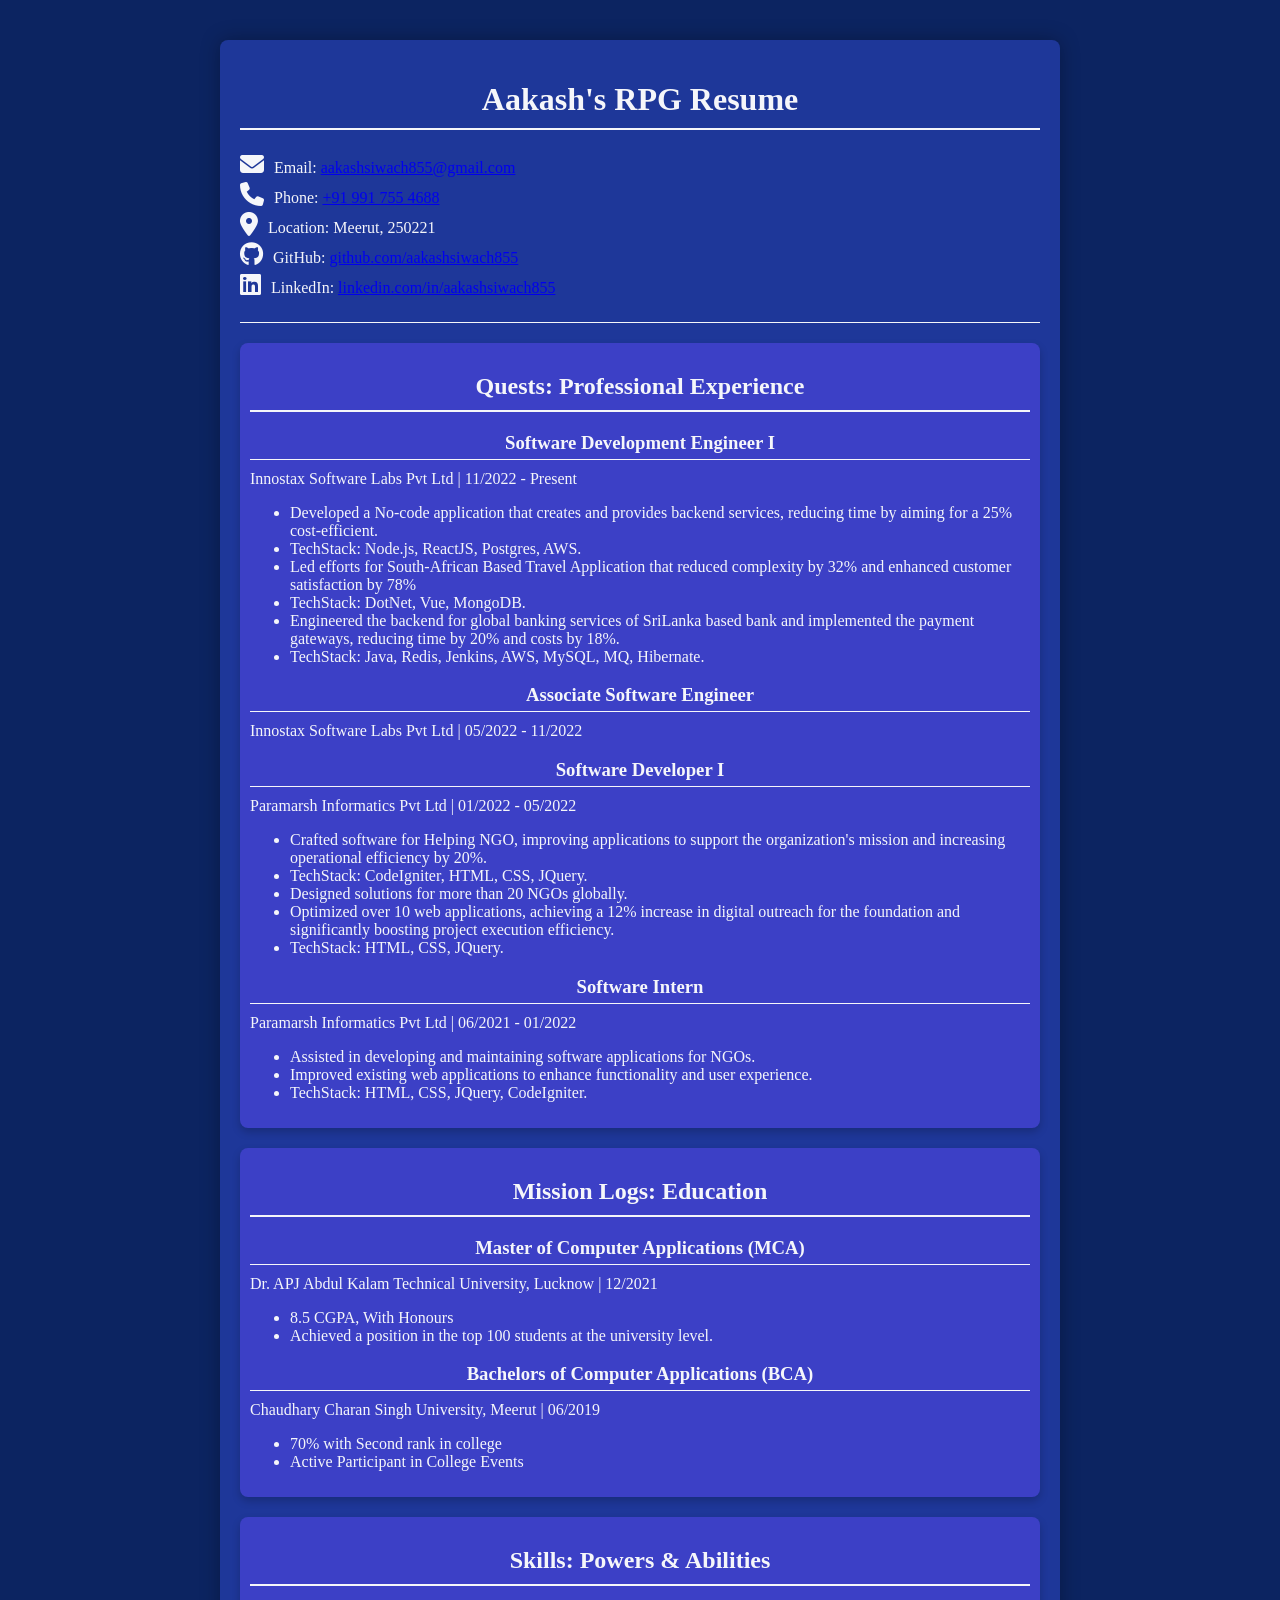
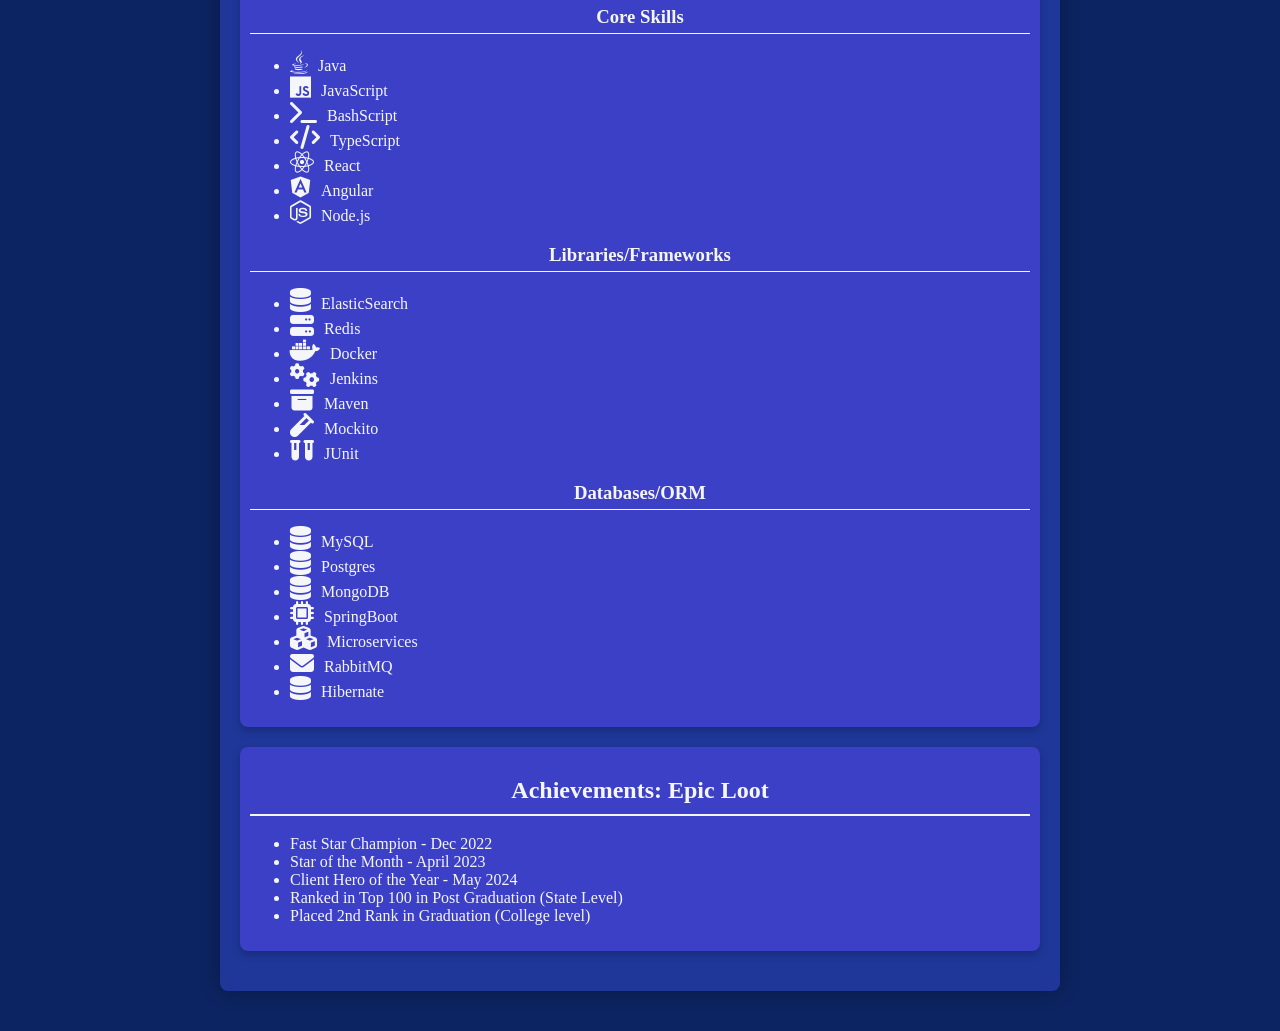
==== index.html @ 33e7d819 "Update index.html" ====
<!DOCTYPE html>
<html lang="en">
<head>
    <meta charset="UTF-8">
    <meta name="viewport" content="width=device-width, initial-scale=1.0">
    <title>Resume - Aakash: RPG Edition</title>
    <link rel="stylesheet" href="https://cdnjs.cloudflare.com/ajax/libs/font-awesome/6.1.1/css/all.min.css">
    <style>
        body {
            font-family: 'Press Start 2P', cursive;
            background-color: #0c2461;
            color: #f5f6fa;
            margin: 0;
            padding: 20px;
        }
        .container {
            max-width: 800px;
            margin: 20px auto;
            background-color: #1e3799;
            border-radius: 8px;
            box-shadow: 0 0 20px rgba(0,0,0,0.3);
            padding: 20px;
        }
        h1, h2, h3 {
            color: #f5f6fa;
            text-align: center;
            border-bottom: 2px solid #f5f6fa;
            padding-bottom: 10px;
        }
        p {
            margin: 5px 0;
        }
        .info-section {
            margin-bottom: 20px;
            padding-bottom: 20px;
            border-bottom: 1px solid #f5f6fa;
        }
        .icon {
            color: #f5f6fa;
            font-size: 24px;
            margin-right: 10px;
        }
        .experience, .education, .skills, .achievements {
            margin-bottom: 20px;
            padding: 10px;
            background-color: #3c40c6;
            border-radius: 8px;
            box-shadow: 0 4px 8px rgba(0,0,0,0.2);
        }
        .experience h3, .education h3, .skills h3, .achievements h3 {
            color: #f5f6fa;
            border-bottom: 1px solid #f5f6fa;
            padding-bottom: 5px;
            margin-bottom: 10px;
        }
        .achievement-item {
            list-style-type: none;
            padding: 5px 0;
        }
    </style>
</head>
<body>

    <div class="container">
        <h1>Aakash's RPG Resume</h1>

        <div class="info-section">
            <p><i class="icon fas fa-envelope"></i>Email: <a href="mailto:aakashsiwach855@gmail.com">aakashsiwach855@gmail.com</a></p>
            <p><i class="icon fas fa-phone"></i>Phone: <a href="tel:+919917754688">+91 991 755 4688</a></p>
            <p><i class="icon fas fa-map-marker-alt"></i>Location: Meerut, 250221</p>
            <p><i class="icon fab fa-github"></i>GitHub: <a href="https://github.com/aakashsiwach855">github.com/aakashsiwach855</a></p>
            <p><i class="icon fab fa-linkedin"></i>LinkedIn: <a href="https://www.linkedin.com/in/aakashsiwach855">linkedin.com/in/aakashsiwach855</a></p>
        </div>

        <div class="experience">
            <h2>Quests: Professional Experience</h2>

            <div>
                <h3>Software Development Engineer I</h3>
                <p>Innostax Software Labs Pvt Ltd | 11/2022 - Present</p>
                <ul>
                    <li>Developed a No-code application that creates and provides backend services, reducing time by aiming for a 25% cost-efficient.</li>
                    <li>TechStack: Node.js, ReactJS, Postgres, AWS.</li>
                    <li>Led efforts for South-African Based Travel Application that reduced complexity by 32% and enhanced customer satisfaction by 78%</li>
                    <li>TechStack: DotNet, Vue, MongoDB.</li>
                    <li>Engineered the backend for global banking services of SriLanka based bank and implemented the payment gateways, reducing time by 20% and costs by 18%.</li>
                    <li>TechStack: Java, Redis, Jenkins, AWS, MySQL, MQ, Hibernate.</li>
                </ul>
            </div>

            <div>
                <h3>Associate Software Engineer</h3>
                <p>Innostax Software Labs Pvt Ltd | 05/2022 - 11/2022</p>
            </div>

            <div>
                <h3>Software Developer I</h3>
                <p>Paramarsh Informatics Pvt Ltd | 01/2022 - 05/2022</p>
                <ul>
                    <li>Crafted software for Helping NGO, improving applications to support the organization's mission and increasing operational efficiency by 20%.</li>
                    <li>TechStack: CodeIgniter, HTML, CSS, JQuery.</li>
                    <li>Designed solutions for more than 20 NGOs globally.</li>
                    <li>Optimized over 10 web applications, achieving a 12% increase in digital outreach for the foundation and significantly boosting project execution efficiency.</li>
                    <li>TechStack: HTML, CSS, JQuery.</li>
                </ul>
            </div>

            <div>
                <h3>Software Intern</h3>
                <p>Paramarsh Informatics Pvt Ltd | 06/2021 - 01/2022</p>
                <ul>
                    <li>Assisted in developing and maintaining software applications for NGOs.</li>
                    <li>Improved existing web applications to enhance functionality and user experience.</li>
                    <li>TechStack: HTML, CSS, JQuery, CodeIgniter.</li>
                </ul>
            </div>
        </div>

        <div class="education">
            <h2>Mission Logs: Education</h2>

            <div>
                <h3>Master of Computer Applications (MCA)</h3>
                <p>Dr. APJ Abdul Kalam Technical University, Lucknow | 12/2021</p>
                <ul>
                    <li>8.5 CGPA, With Honours</li>
                    <li>Achieved a position in the top 100 students at the university level.</li>
                </ul>
            </div>

            <div>
                <h3>Bachelors of Computer Applications (BCA)</h3>
                <p>Chaudhary Charan Singh University, Meerut | 06/2019</p>
                <ul>
                    <li>70% with Second rank in college</li>
                    <li>Active Participant in College Events</li>
                </ul>
            </div>
        </div>

        <div class="skills">
            <h2>Skills: Powers & Abilities</h2>

            <div>
                <h3>Core Skills</h3>
                <ul>
                    <li><i class="icon fab fa-java"></i>Java</li>
                    <li><i class="icon fab fa-js"></i>JavaScript</li>
                    <li><i class="icon fas fa-terminal"></i>BashScript</li>
                    <li><i class="icon fas fa-code"></i>TypeScript</li>
                    <li><i class="icon fab fa-react"></i>React</li>
                    <li><i class="icon fab fa-angular"></i>Angular</li>
                    <li><i class="icon fab fa-node-js"></i>Node.js</li>
                </ul>
            </div>

            <div>
                <h3>Libraries/Frameworks</h3>
                <ul>
                    <li><i class="icon fas fa-database"></i>ElasticSearch</li>
                    <li><i class="icon fas fa-server"></i>Redis</li>
                    <li><i class="icon fab fa-docker"></i>Docker</li>
                    <li><i class="icon fas fa-cogs"></i>Jenkins</li>
                    <li><i class="icon fas fa-archive"></i>Maven</li>
                    <li><i class="icon fas fa-vial"></i>Mockito</li>
                    <li><i class="icon fas fa-vials"></i>JUnit</li>
                </ul>
            </div>

            <div>
                <h3>Databases/ORM</h3>
                <ul>
                    <li><i class="icon fas fa-database"></i>MySQL</li>
                    <li><i class="icon fas fa-database"></i>Postgres</li>
                    <li><i class="icon fas fa-database"></i>MongoDB</li>
                    <li><i class="icon fas fa-microchip"></i>SpringBoot</li>
                    <li><i class="icon fas fa-cubes"></i>Microservices</li>
                    <li><i class="icon fas fa-envelope"></i>RabbitMQ</li>
                    <li><i class="icon fas fa-database"></i>Hibernate</li>
                </ul>
            </div>
        </div>

        <div class="achievements">
            <h2>Achievements: Epic Loot</h2>
            <ul>
                <li>Fast Star Champion - Dec 2022</li>
                <li>Star of the Month - April 2023</li>
                <li>Client Hero of the Year - May 2024</li>
                <li>Ranked in Top 100 in Post Graduation (State Level)</li>
                <li>Placed 2nd Rank in Graduation (College level)</li>
            </ul>
        </div>
    </div>

</body>
</html>
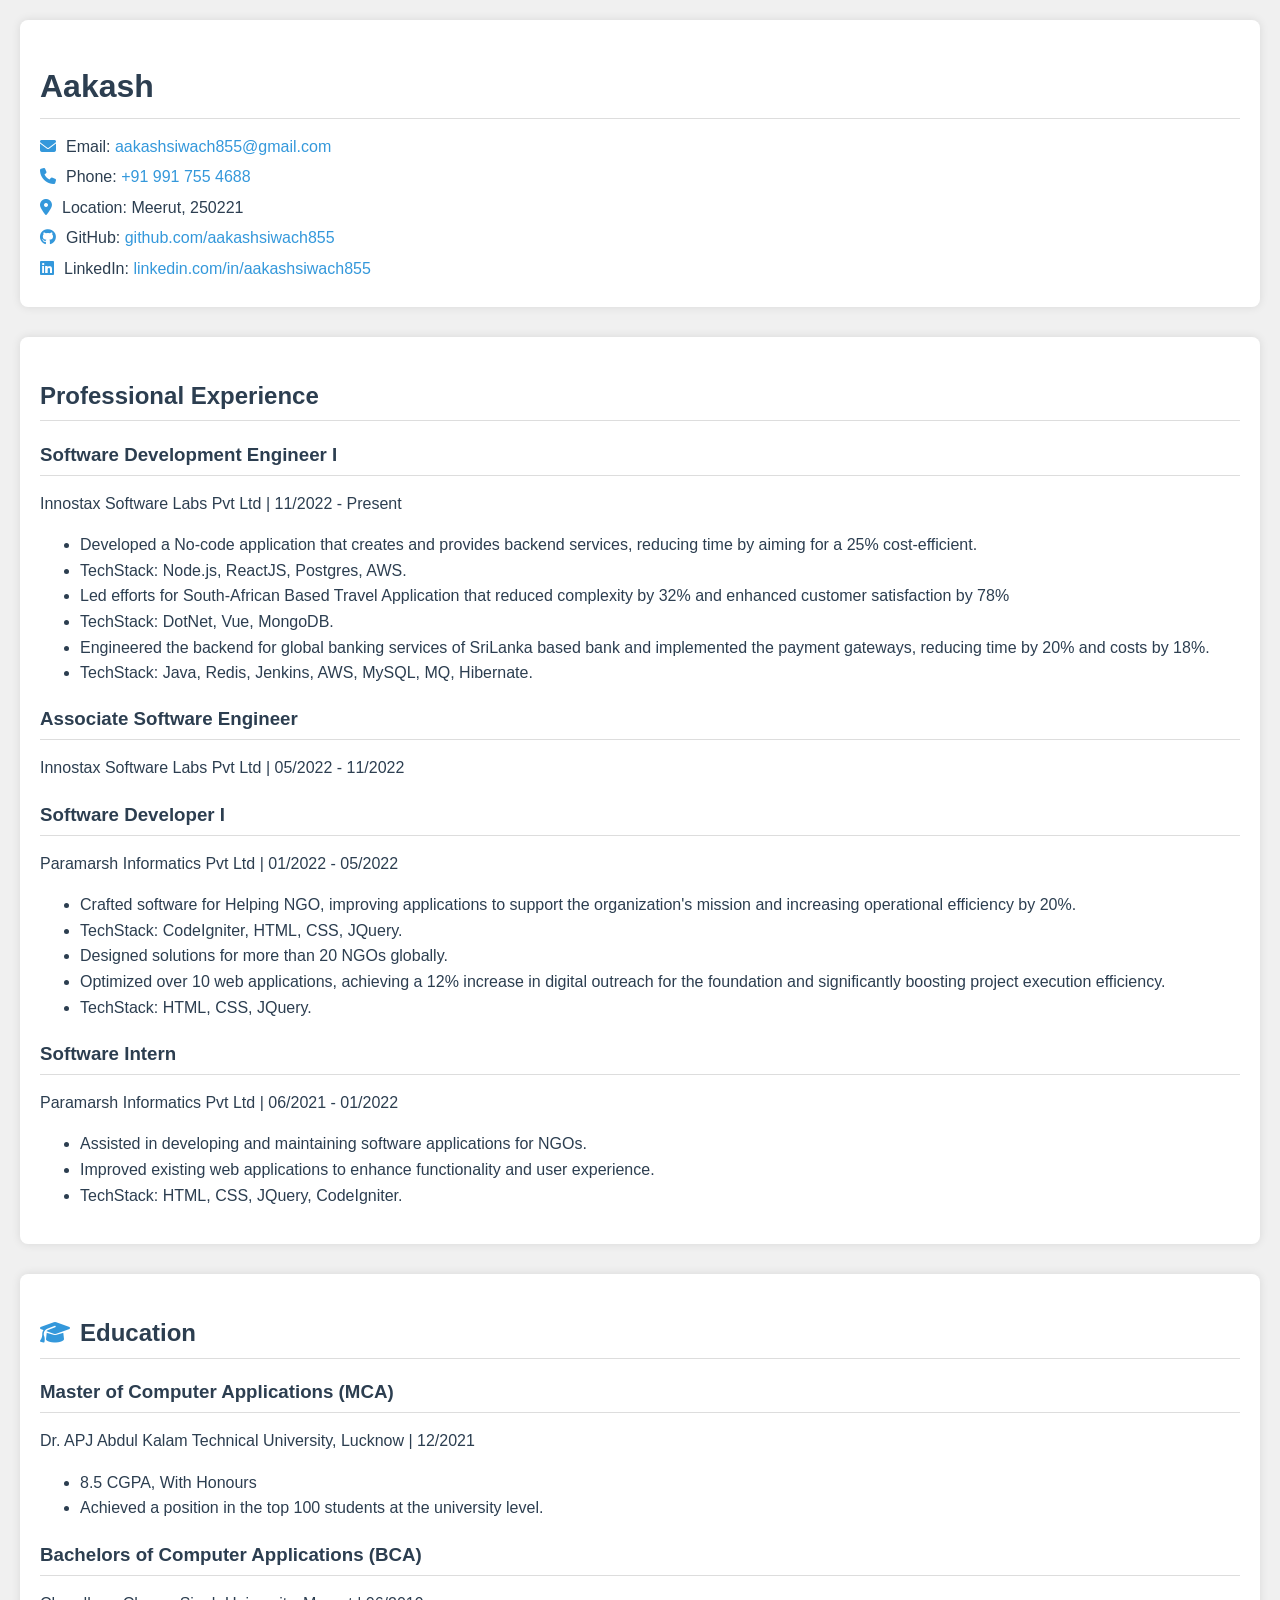
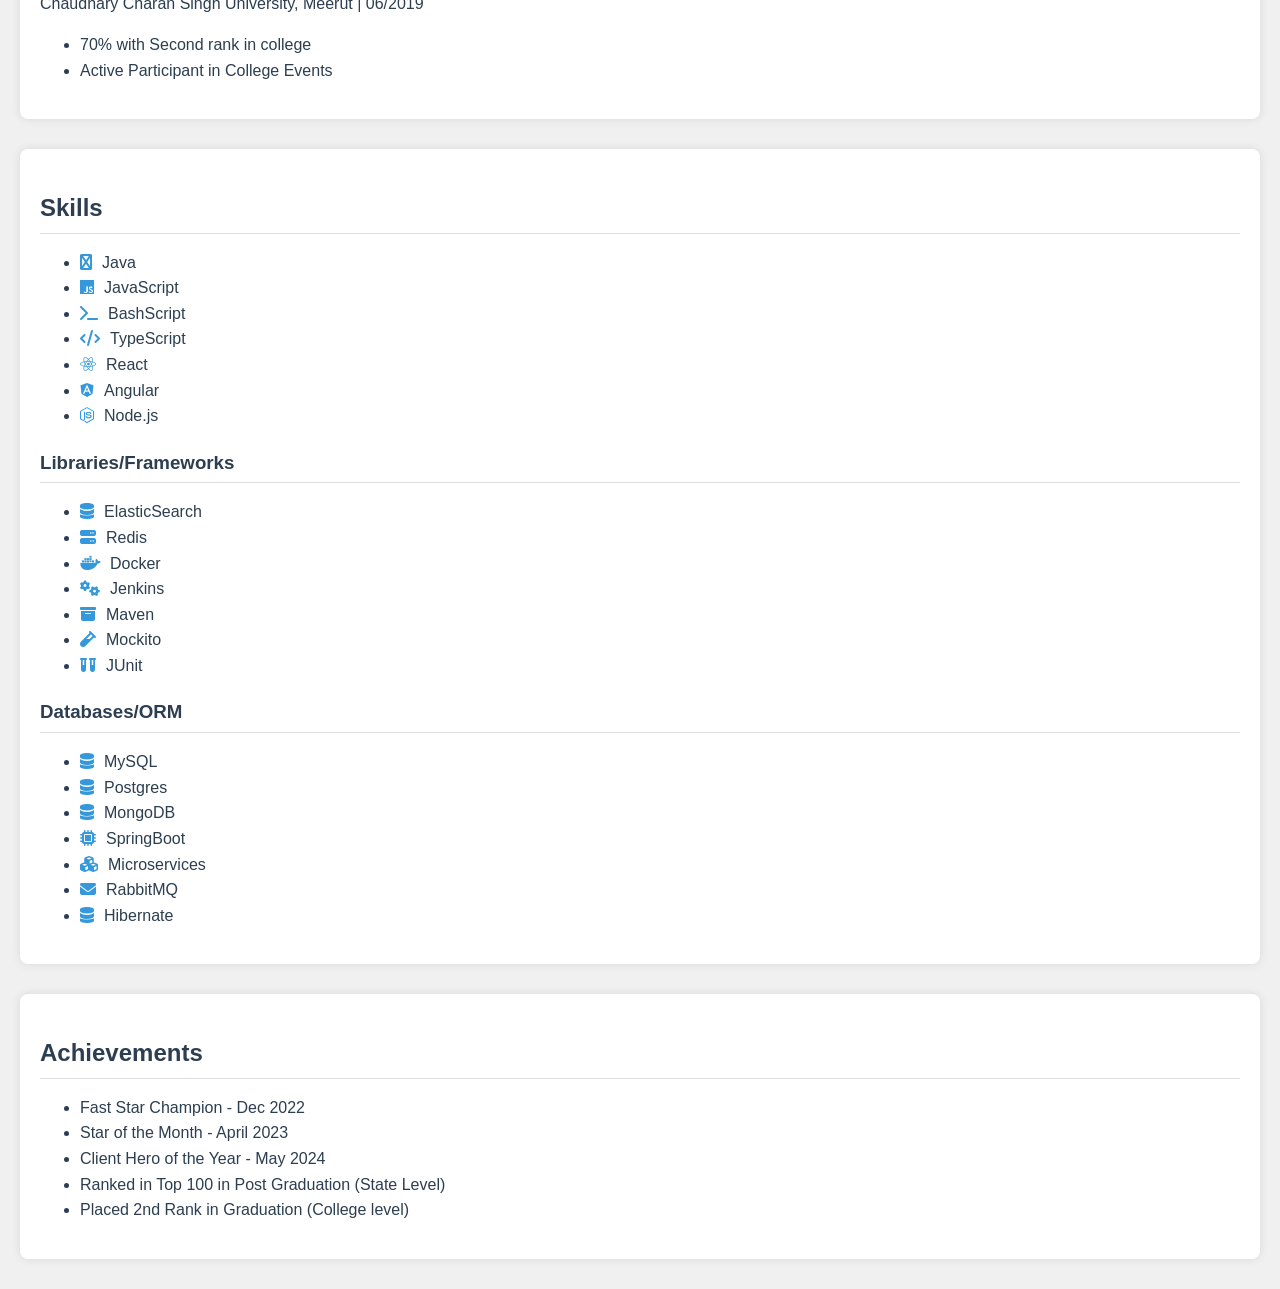
==== commit b3d8bdf2: "revert" ====
--- a/index.html
+++ b/index.html
@@ -3,195 +3,185 @@
 <head>
     <meta charset="UTF-8">
     <meta name="viewport" content="width=device-width, initial-scale=1.0">
-    <title>Resume - Aakash: RPG Edition</title>
+    <title>Resume - Aakash</title>
     <link rel="stylesheet" href="https://cdnjs.cloudflare.com/ajax/libs/font-awesome/6.1.1/css/all.min.css">
     <style>
         body {
-            font-family: 'Press Start 2P', cursive;
-            background-color: #0c2461;
-            color: #f5f6fa;
-            margin: 0;
-            padding: 20px;
-        }
-        .container {
-            max-width: 800px;
-            margin: 20px auto;
-            background-color: #1e3799;
-            border-radius: 8px;
-            box-shadow: 0 0 20px rgba(0,0,0,0.3);
-            padding: 20px;
+            font-family: Arial, sans-serif;
+            background-color: #f0f0f0;
+            color: #2c3e50;
+            margin: 20px;
+            line-height: 1.6;
         }
         h1, h2, h3 {
-            color: #f5f6fa;
-            text-align: center;
-            border-bottom: 2px solid #f5f6fa;
-            padding-bottom: 10px;
+            color: #2c3e50;
+            border-bottom: 1px solid #ddd;
+            padding-bottom: 5px;
+            margin-bottom: 15px;
         }
         p {
             margin: 5px 0;
         }
-        .info-section {
-            margin-bottom: 20px;
-            padding-bottom: 20px;
-            border-bottom: 1px solid #f5f6fa;
+        .contact-info, .skills, .achievements, .projects, .education, .experience {
+            margin-bottom: 30px;
+            padding: 20px;
+            background-color: #fff;
+            box-shadow: 0 0 10px rgba(0,0,0,0.1);
+            border-radius: 8px;
+            animation: fadeIn 0.5s ease-out;
         }
-        .icon {
-            color: #f5f6fa;
+        .contact-info a {
+            color: #3498db;
+            text-decoration: none;
+        }
+        .contact-info a:hover {
+            text-decoration: underline;
+        }
+        .tech-icon {
+            margin-right: 10px;
+            color: #3498db; /* Icon color */
+        }
+        .tech-icon-2 {
             font-size: 24px;
             margin-right: 10px;
+            color: #e67e22; /* Icon color */
         }
-        .experience, .education, .skills, .achievements {
-            margin-bottom: 20px;
-            padding: 10px;
-            background-color: #3c40c6;
-            border-radius: 8px;
-            box-shadow: 0 4px 8px rgba(0,0,0,0.2);
-        }
-        .experience h3, .education h3, .skills h3, .achievements h3 {
-            color: #f5f6fa;
-            border-bottom: 1px solid #f5f6fa;
-            padding-bottom: 5px;
-            margin-bottom: 10px;
-        }
-        .achievement-item {
-            list-style-type: none;
-            padding: 5px 0;
+        @keyframes fadeIn {
+            0% {
+                opacity: 0;
+                transform: translateY(-20px);
+            }
+            100% {
+                opacity: 1;
+                transform: translateY(0);
+            }
         }
     </style>
 </head>
 <body>
 
-    <div class="container">
-        <h1>Aakash's RPG Resume</h1>
+    <div class="contact-info">
+        <h1>Aakash</h1>
+        <p><i class="fa fa-envelope tech-icon"></i>Email: <a href="mailto:aakashsiwach855@gmail.com">aakashsiwach855@gmail.com</a></p>
+        <p><i class="fa fa-phone tech-icon"></i>Phone: <a href="tel:+919917754688">+91 991 755 4688</a></p>
+        <p><i class="fa fa-map-marker-alt tech-icon"></i>Location: Meerut, 250221</p>
+        <p><i class="fab fa-github tech-icon"></i>GitHub: <a href="https://github.com/aakashsiwach855">github.com/aakashsiwach855</a></p>
+        <p><i class="fab fa-linkedin tech-icon"></i>LinkedIn: <a href="https://www.linkedin.com/in/aakashsiwach855">linkedin.com/in/aakashsiwach855</a></p>
+    </div>
 
-        <div class="info-section">
-            <p><i class="icon fas fa-envelope"></i>Email: <a href="mailto:aakashsiwach855@gmail.com">aakashsiwach855@gmail.com</a></p>
-            <p><i class="icon fas fa-phone"></i>Phone: <a href="tel:+919917754688">+91 991 755 4688</a></p>
-            <p><i class="icon fas fa-map-marker-alt"></i>Location: Meerut, 250221</p>
-            <p><i class="icon fab fa-github"></i>GitHub: <a href="https://github.com/aakashsiwach855">github.com/aakashsiwach855</a></p>
-            <p><i class="icon fab fa-linkedin"></i>LinkedIn: <a href="https://www.linkedin.com/in/aakashsiwach855">linkedin.com/in/aakashsiwach855</a></p>
+    <div class="experience">
+        <h2>Professional Experience</h2>
+        <div>
+            <h3>Software Development Engineer I</h3>
+            <p>Innostax Software Labs Pvt Ltd | 11/2022 - Present</p>
+            <ul>
+                <li>Developed a No-code application that creates and provides backend services, reducing time by aiming for a 25% cost-efficient.</li>
+                <li>TechStack: Node.js, ReactJS, Postgres, AWS.</li>
+                <li>Led efforts for South-African Based Travel Application that reduced complexity by 32% and enhanced customer satisfaction by 78%</li>
+                <li>TechStack: DotNet, Vue, MongoDB.</li>
+                <li>Engineered the backend for global banking services of SriLanka based bank and implemented the payment gateways, reducing time by 20% and costs by 18%.</li>
+                <li>TechStack: Java, Redis, Jenkins, AWS, MySQL, MQ, Hibernate.</li>
+            </ul>
+        </div>
+        
+        <div>
+            <h3>Associate Software Engineer</h3>
+            <p>Innostax Software Labs Pvt Ltd | 05/2022 - 11/2022</p>
+        </div>
+        
+        <div>
+            <h3>Software Developer I</h3>
+            <p>Paramarsh Informatics Pvt Ltd | 01/2022 - 05/2022</p>
+            <ul>
+                <li>Crafted software for Helping NGO, improving applications to support the organization's mission and increasing operational efficiency by 20%.</li>
+                <li>TechStack: CodeIgniter, HTML, CSS, JQuery.</li>
+                <li>Designed solutions for more than 20 NGOs globally.</li>
+                <li>Optimized over 10 web applications, achieving a 12% increase in digital outreach for the foundation and significantly boosting project execution efficiency.</li>
+                <li>TechStack: HTML, CSS, JQuery.</li>
+            </ul>
         </div>
 
-        <div class="experience">
-            <h2>Quests: Professional Experience</h2>
-
-            <div>
-                <h3>Software Development Engineer I</h3>
-                <p>Innostax Software Labs Pvt Ltd | 11/2022 - Present</p>
-                <ul>
-                    <li>Developed a No-code application that creates and provides backend services, reducing time by aiming for a 25% cost-efficient.</li>
-                    <li>TechStack: Node.js, ReactJS, Postgres, AWS.</li>
-                    <li>Led efforts for South-African Based Travel Application that reduced complexity by 32% and enhanced customer satisfaction by 78%</li>
-                    <li>TechStack: DotNet, Vue, MongoDB.</li>
-                    <li>Engineered the backend for global banking services of SriLanka based bank and implemented the payment gateways, reducing time by 20% and costs by 18%.</li>
-                    <li>TechStack: Java, Redis, Jenkins, AWS, MySQL, MQ, Hibernate.</li>
-                </ul>
-            </div>
-
-            <div>
-                <h3>Associate Software Engineer</h3>
-                <p>Innostax Software Labs Pvt Ltd | 05/2022 - 11/2022</p>
-            </div>
-
-            <div>
-                <h3>Software Developer I</h3>
-                <p>Paramarsh Informatics Pvt Ltd | 01/2022 - 05/2022</p>
-                <ul>
-                    <li>Crafted software for Helping NGO, improving applications to support the organization's mission and increasing operational efficiency by 20%.</li>
-                    <li>TechStack: CodeIgniter, HTML, CSS, JQuery.</li>
-                    <li>Designed solutions for more than 20 NGOs globally.</li>
-                    <li>Optimized over 10 web applications, achieving a 12% increase in digital outreach for the foundation and significantly boosting project execution efficiency.</li>
-                    <li>TechStack: HTML, CSS, JQuery.</li>
-                </ul>
-            </div>
-
-            <div>
-                <h3>Software Intern</h3>
-                <p>Paramarsh Informatics Pvt Ltd | 06/2021 - 01/2022</p>
-                <ul>
-                    <li>Assisted in developing and maintaining software applications for NGOs.</li>
-                    <li>Improved existing web applications to enhance functionality and user experience.</li>
-                    <li>TechStack: HTML, CSS, JQuery, CodeIgniter.</li>
-                </ul>
-            </div>
-        </div>
-
-        <div class="education">
-            <h2>Mission Logs: Education</h2>
-
-            <div>
-                <h3>Master of Computer Applications (MCA)</h3>
-                <p>Dr. APJ Abdul Kalam Technical University, Lucknow | 12/2021</p>
-                <ul>
-                    <li>8.5 CGPA, With Honours</li>
-                    <li>Achieved a position in the top 100 students at the university level.</li>
-                </ul>
-            </div>
-
-            <div>
-                <h3>Bachelors of Computer Applications (BCA)</h3>
-                <p>Chaudhary Charan Singh University, Meerut | 06/2019</p>
-                <ul>
-                    <li>70% with Second rank in college</li>
-                    <li>Active Participant in College Events</li>
-                </ul>
-            </div>
-        </div>
-
-        <div class="skills">
-            <h2>Skills: Powers & Abilities</h2>
-
-            <div>
-                <h3>Core Skills</h3>
-                <ul>
-                    <li><i class="icon fab fa-java"></i>Java</li>
-                    <li><i class="icon fab fa-js"></i>JavaScript</li>
-                    <li><i class="icon fas fa-terminal"></i>BashScript</li>
-                    <li><i class="icon fas fa-code"></i>TypeScript</li>
-                    <li><i class="icon fab fa-react"></i>React</li>
-                    <li><i class="icon fab fa-angular"></i>Angular</li>
-                    <li><i class="icon fab fa-node-js"></i>Node.js</li>
-                </ul>
-            </div>
-
-            <div>
-                <h3>Libraries/Frameworks</h3>
-                <ul>
-                    <li><i class="icon fas fa-database"></i>ElasticSearch</li>
-                    <li><i class="icon fas fa-server"></i>Redis</li>
-                    <li><i class="icon fab fa-docker"></i>Docker</li>
-                    <li><i class="icon fas fa-cogs"></i>Jenkins</li>
-                    <li><i class="icon fas fa-archive"></i>Maven</li>
-                    <li><i class="icon fas fa-vial"></i>Mockito</li>
-                    <li><i class="icon fas fa-vials"></i>JUnit</li>
-                </ul>
-            </div>
-
-            <div>
-                <h3>Databases/ORM</h3>
-                <ul>
-                    <li><i class="icon fas fa-database"></i>MySQL</li>
-                    <li><i class="icon fas fa-database"></i>Postgres</li>
-                    <li><i class="icon fas fa-database"></i>MongoDB</li>
-                    <li><i class="icon fas fa-microchip"></i>SpringBoot</li>
-                    <li><i class="icon fas fa-cubes"></i>Microservices</li>
-                    <li><i class="icon fas fa-envelope"></i>RabbitMQ</li>
-                    <li><i class="icon fas fa-database"></i>Hibernate</li>
-                </ul>
-            </div>
-        </div>
-
-        <div class="achievements">
-            <h2>Achievements: Epic Loot</h2>
+        <div>
+            <h3>Software Intern</h3>
+            <p>Paramarsh Informatics Pvt Ltd | 06/2021 - 01/2022</p>
             <ul>
-                <li>Fast Star Champion - Dec 2022</li>
-                <li>Star of the Month - April 2023</li>
-                <li>Client Hero of the Year - May 2024</li>
-                <li>Ranked in Top 100 in Post Graduation (State Level)</li>
-                <li>Placed 2nd Rank in Graduation (College level)</li>
+                <li>Assisted in developing and maintaining software applications for NGOs.</li>
+                <li>Improved existing web applications to enhance functionality and user experience.</li>
+                <li>TechStack: HTML, CSS, JQuery, CodeIgniter.</li>
             </ul>
         </div>
     </div>
 
+    <div class="education">
+        <h2><i class="fa fa-graduation-cap tech-icon"></i>Education</h2>
+        <div>
+            <h3>Master of Computer Applications (MCA)</h3>
+            <p>Dr. APJ Abdul Kalam Technical University, Lucknow | 12/2021</p>
+            <ul>
+                <li>8.5 CGPA, With Honours</li>
+                <li>Achieved a position in the top 100 students at the university level.</li>
+            </ul>
+        </div>
+        
+        <div>
+            <h3>Bachelors of Computer Applications (BCA)</h3>
+            <p>Chaudhary Charan Singh University, Meerut | 06/2019</p>
+            <ul>
+                <li>70% with Second rank in college</li>
+                <li>Active Participant in College Events</li>
+            </ul>
+        </div>
+    </div>
+
+    <div class="skills">
+        <h2>Skills</h2>
+        <ul>
+            <li><i class="fa fa-java tech-icon"></i>Java</li>
+            <li><i class="fab fa-js tech-icon"></i>JavaScript</li>
+            <li><i class="fa fa-terminal tech-icon"></i>BashScript</li>
+            <li><i class="fa fa-code tech-icon"></i>TypeScript</li>
+            <li><i class="fab fa-react tech-icon"></i>React</li>
+            <li><i class="fab fa-angular tech-icon"></i>Angular</li>
+            <li><i class="fab fa-node-js tech-icon"></i>Node.js</li>
+        </ul>
+
+        <div>
+            <h3>Libraries/Frameworks</h3>
+            <ul>
+                <li><i class="fas fa-database tech-icon"></i>ElasticSearch</li>
+                <li><i class="fas fa-server tech-icon"></i>Redis</li>
+                <li><i class="fab fa-docker tech-icon"></i>Docker</li>
+                <li><i class="fas fa-cogs tech-icon"></i>Jenkins</li>
+                <li><i class="fas fa-archive tech-icon"></i>Maven</li>
+                <li><i class="fa fa-vial tech-icon"></i>Mockito</li>
+                <li><i class="fa fa-vials tech-icon"></i>JUnit</li>
+            </ul>
+        </div>
+
+        <div>
+            <h3>Databases/ORM</h3>
+            <ul>
+                <li><i class="fas fa-database tech-icon"></i>MySQL</li>
+                <li><i class="fas fa-database tech-icon"></i>Postgres</li>
+                <li><i class="fas fa-database tech-icon"></i>MongoDB</li>
+                <li><i class="fa fa-microchip tech-icon"></i>SpringBoot</li>
+                <li><i class="fa fa-cubes tech-icon"></i>Microservices</li>
+                <li><i class="fa fa-envelope tech-icon"></i>RabbitMQ</li>
+                <li><i class="fa fa-database tech-icon"></i>Hibernate</li>
+            </ul>
+        </div>
+    </div>
+
+    <div class="achievements">
+        <h2>Achievements</h2>
+        <ul>
+            <li>Fast Star Champion - Dec 2022</li>
+            <li>Star of the Month - April 2023</li>
+            <li>Client Hero of the Year - May 2024</li>
+            <li>Ranked in Top 100 in Post Graduation (State Level)</li>
+            <li>Placed 2nd Rank in Graduation (College level)</li>
+        </ul>
+    </div>
+
 </body>
 </html>
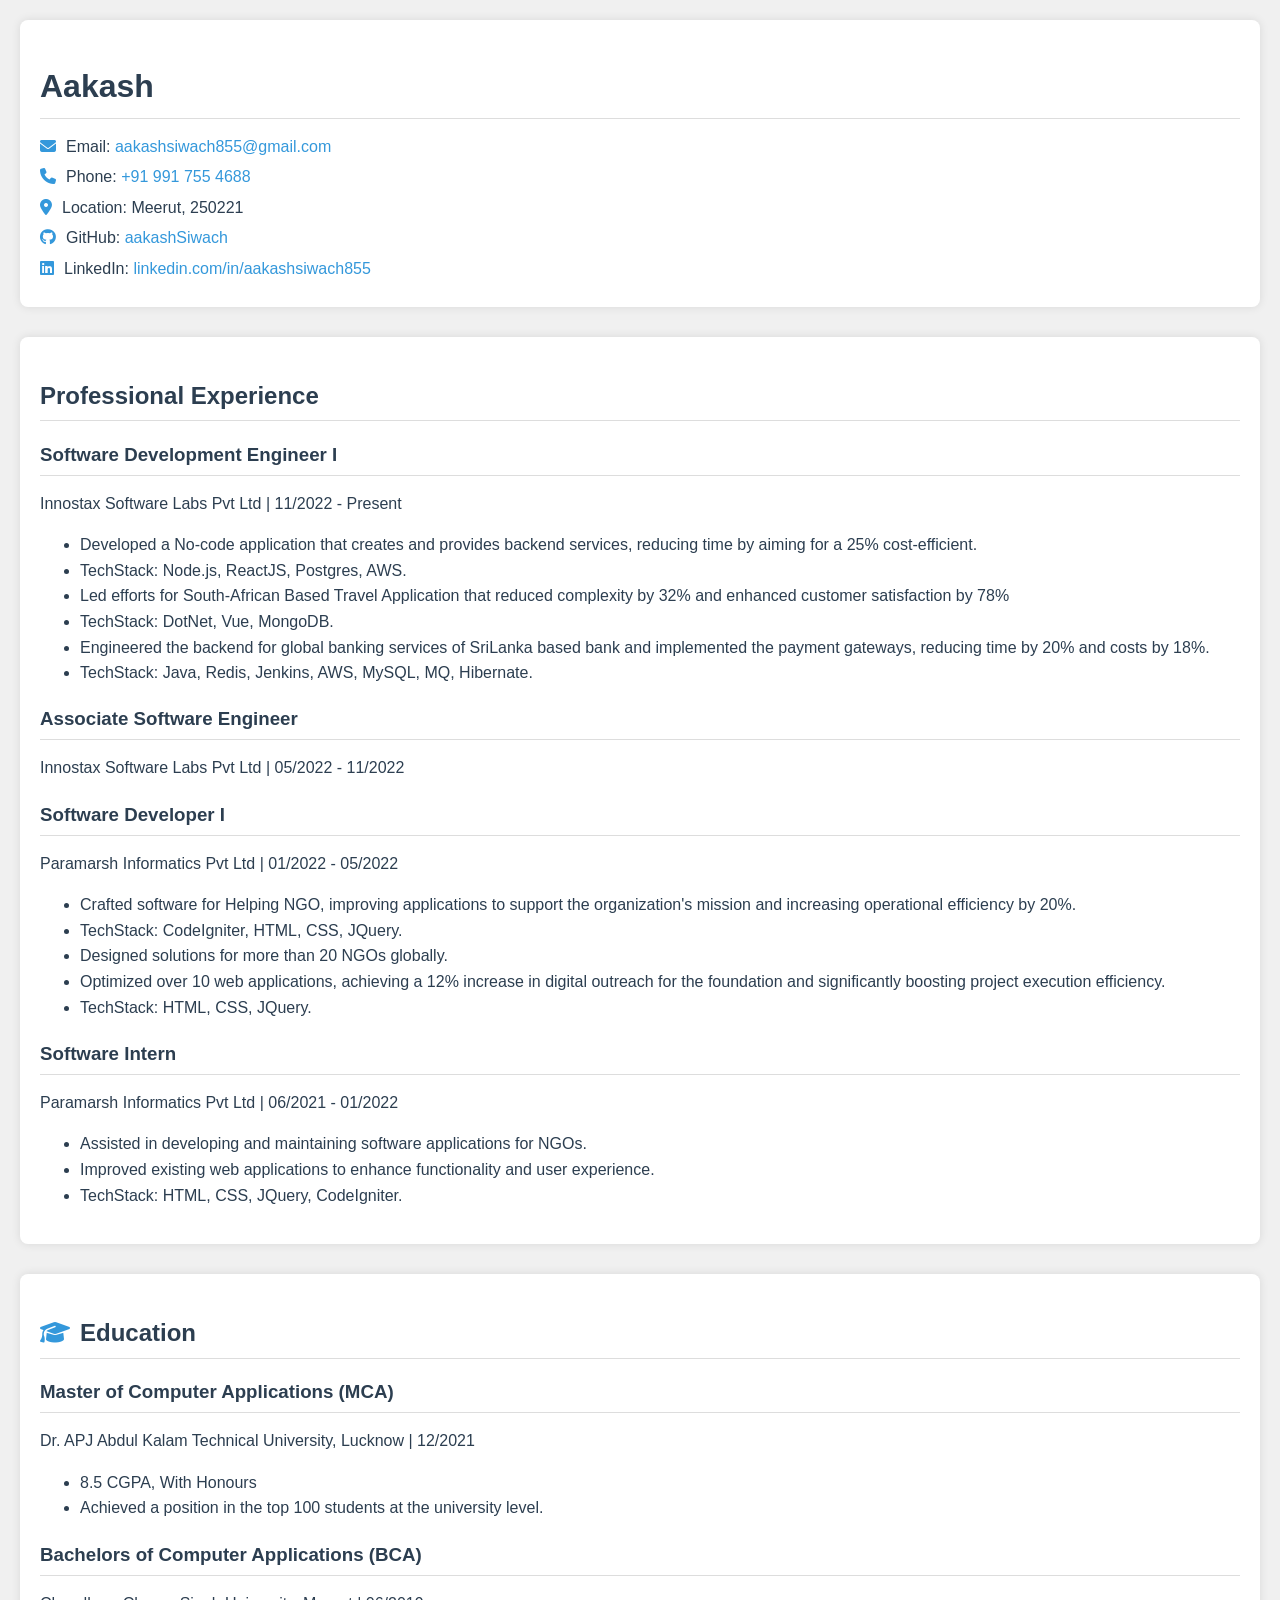
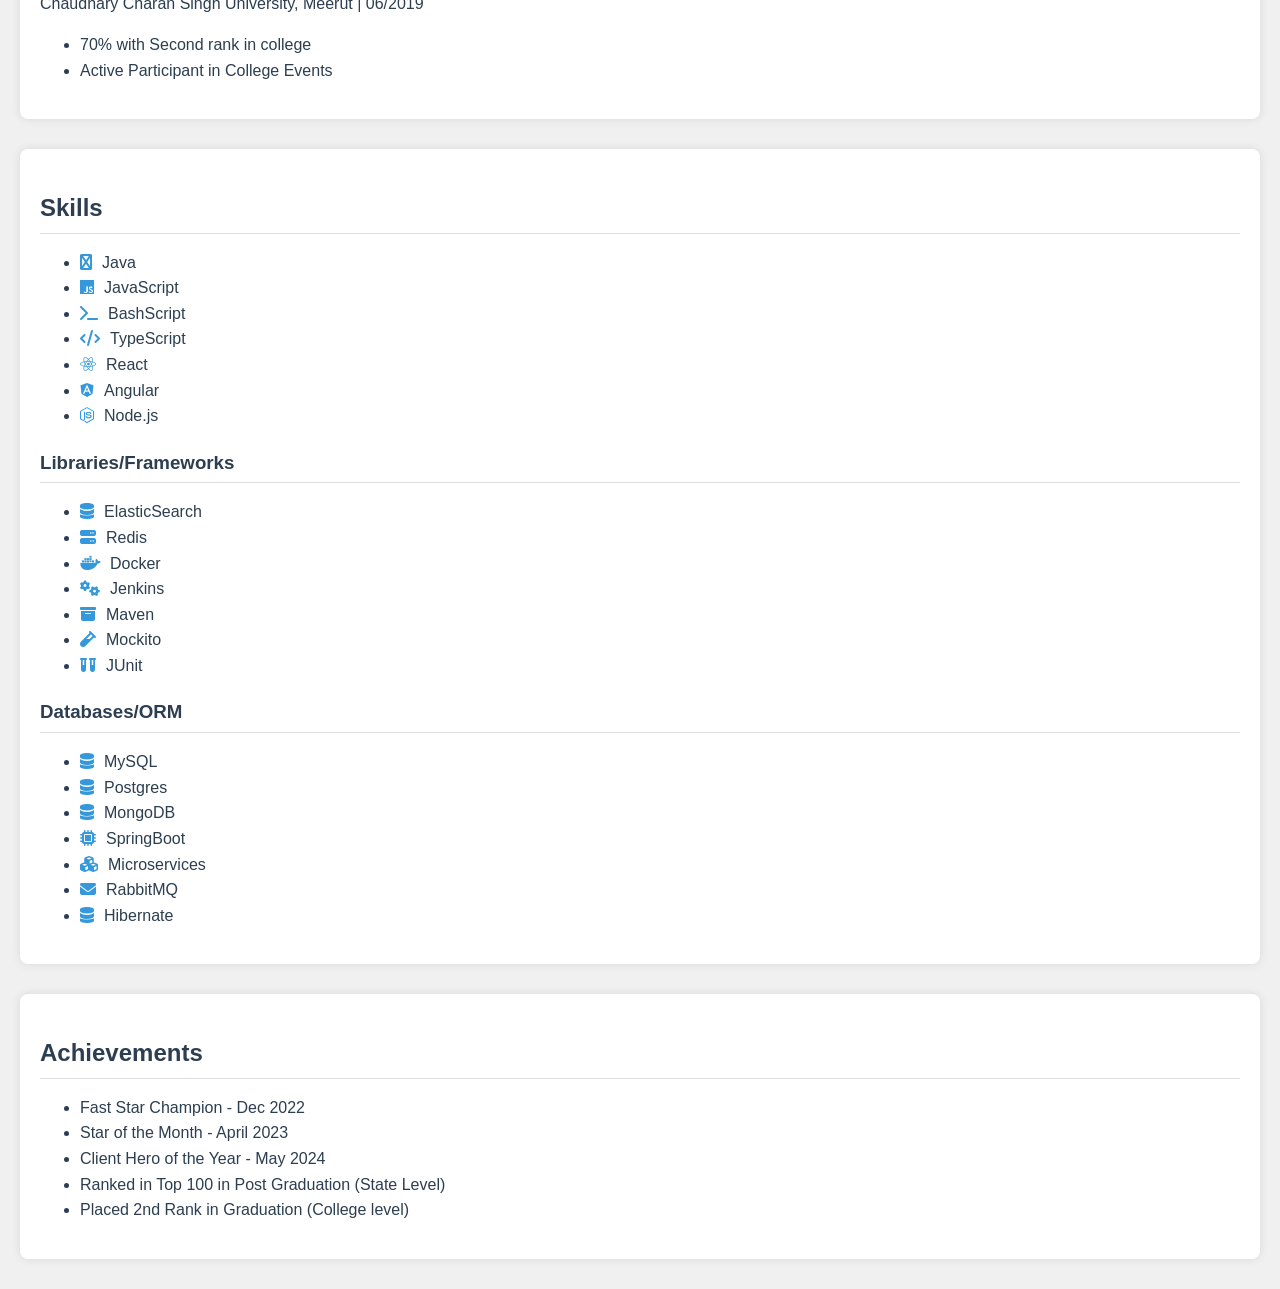
==== commit 2e6c5f6a: "Updated github link" ====
--- a/index.html
+++ b/index.html
@@ -65,7 +65,7 @@
         <p><i class="fa fa-envelope tech-icon"></i>Email: <a href="mailto:aakashsiwach855@gmail.com">aakashsiwach855@gmail.com</a></p>
         <p><i class="fa fa-phone tech-icon"></i>Phone: <a href="tel:+919917754688">+91 991 755 4688</a></p>
         <p><i class="fa fa-map-marker-alt tech-icon"></i>Location: Meerut, 250221</p>
-        <p><i class="fab fa-github tech-icon"></i>GitHub: <a href="https://github.com/aakashsiwach855">github.com/aakashsiwach855</a></p>
+        <p><i class="fab fa-github tech-icon"></i>GitHub: <a href="https://github.com/aakashSiwach">aakashSiwach</a></p>
         <p><i class="fab fa-linkedin tech-icon"></i>LinkedIn: <a href="https://www.linkedin.com/in/aakashsiwach855">linkedin.com/in/aakashsiwach855</a></p>
     </div>
 
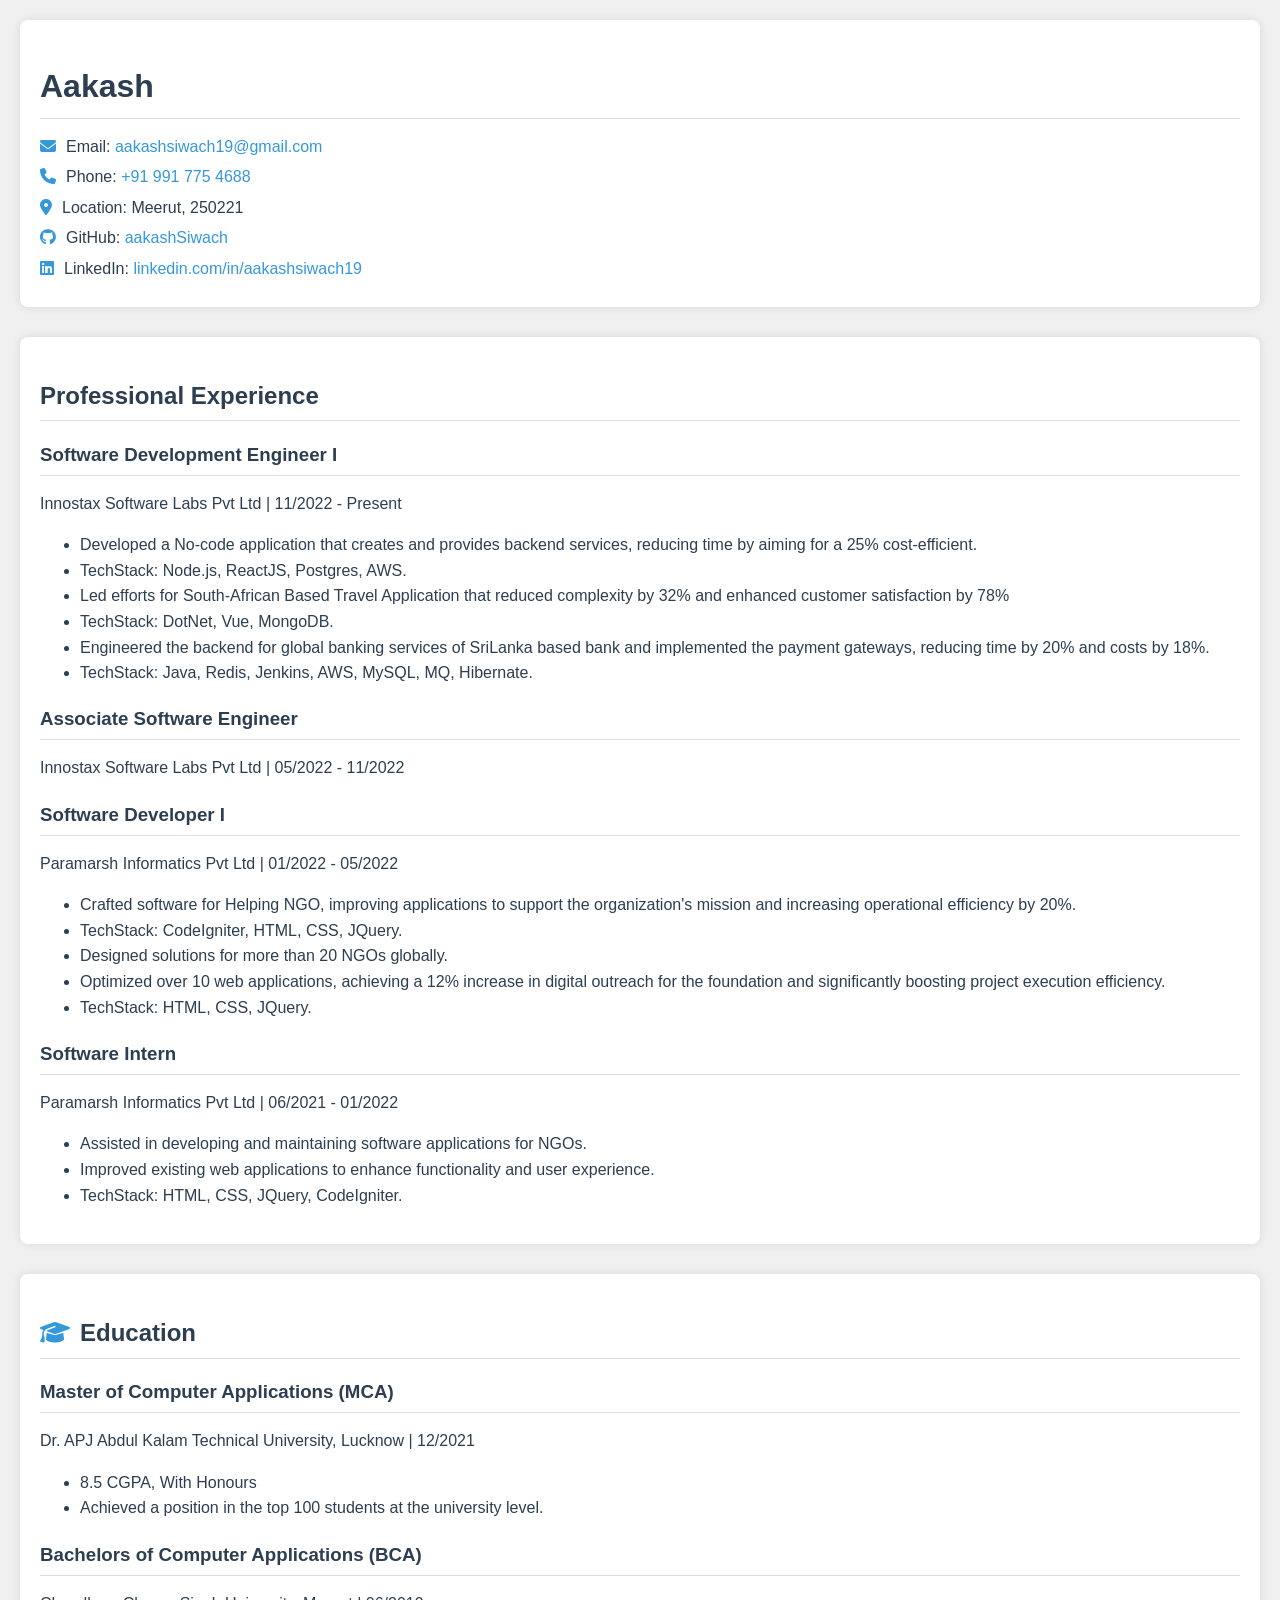
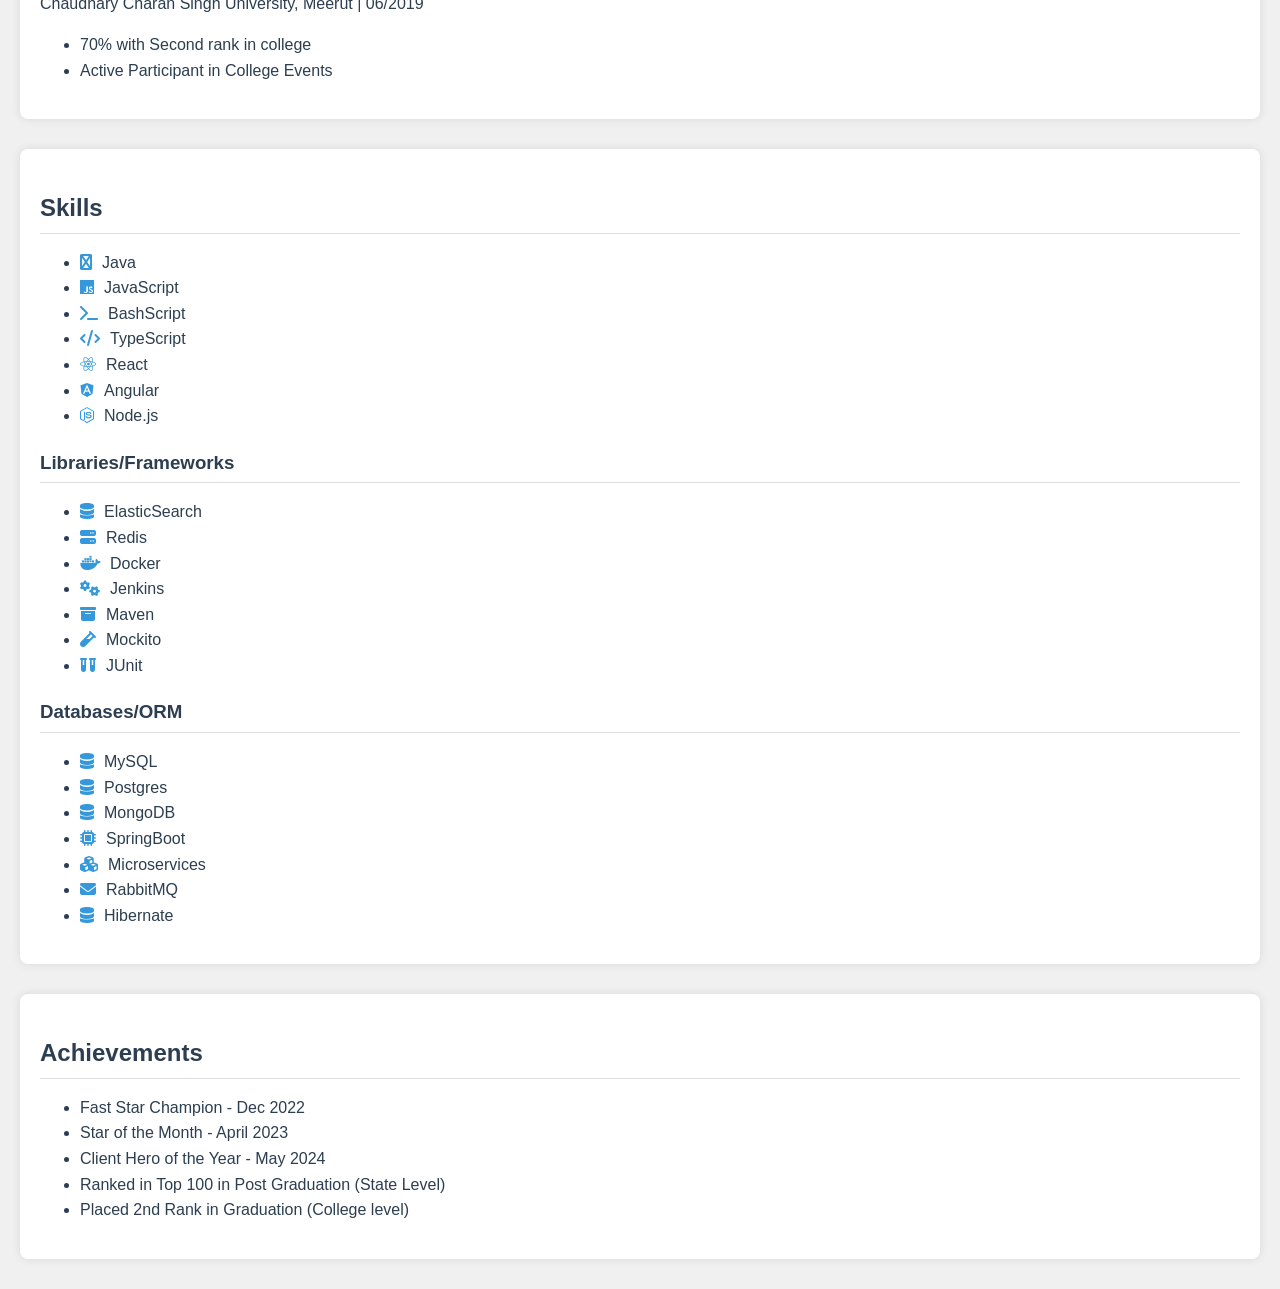
==== commit 224b5ce8: "Updated Email and linked profile" ====
--- a/index.html
+++ b/index.html
@@ -62,11 +62,11 @@
 
     <div class="contact-info">
         <h1>Aakash</h1>
-        <p><i class="fa fa-envelope tech-icon"></i>Email: <a href="mailto:aakashsiwach855@gmail.com">aakashsiwach855@gmail.com</a></p>
-        <p><i class="fa fa-phone tech-icon"></i>Phone: <a href="tel:+919917754688">+91 991 755 4688</a></p>
+        <p><i class="fa fa-envelope tech-icon"></i>Email: <a href="mailto:aakashsiwach19@gmail.com">aakashsiwach19@gmail.com</a></p>
+        <p><i class="fa fa-phone tech-icon"></i>Phone: <a href="tel:+919917754688">+91 991 775 4688</a></p>
         <p><i class="fa fa-map-marker-alt tech-icon"></i>Location: Meerut, 250221</p>
         <p><i class="fab fa-github tech-icon"></i>GitHub: <a href="https://github.com/aakashSiwach">aakashSiwach</a></p>
-        <p><i class="fab fa-linkedin tech-icon"></i>LinkedIn: <a href="https://www.linkedin.com/in/aakashsiwach855">linkedin.com/in/aakashsiwach855</a></p>
+        <p><i class="fab fa-linkedin tech-icon"></i>LinkedIn: <a href="https://www.linkedin.com/in/aakashsiwach19">linkedin.com/in/aakashsiwach19</a></p>
     </div>
 
     <div class="experience">
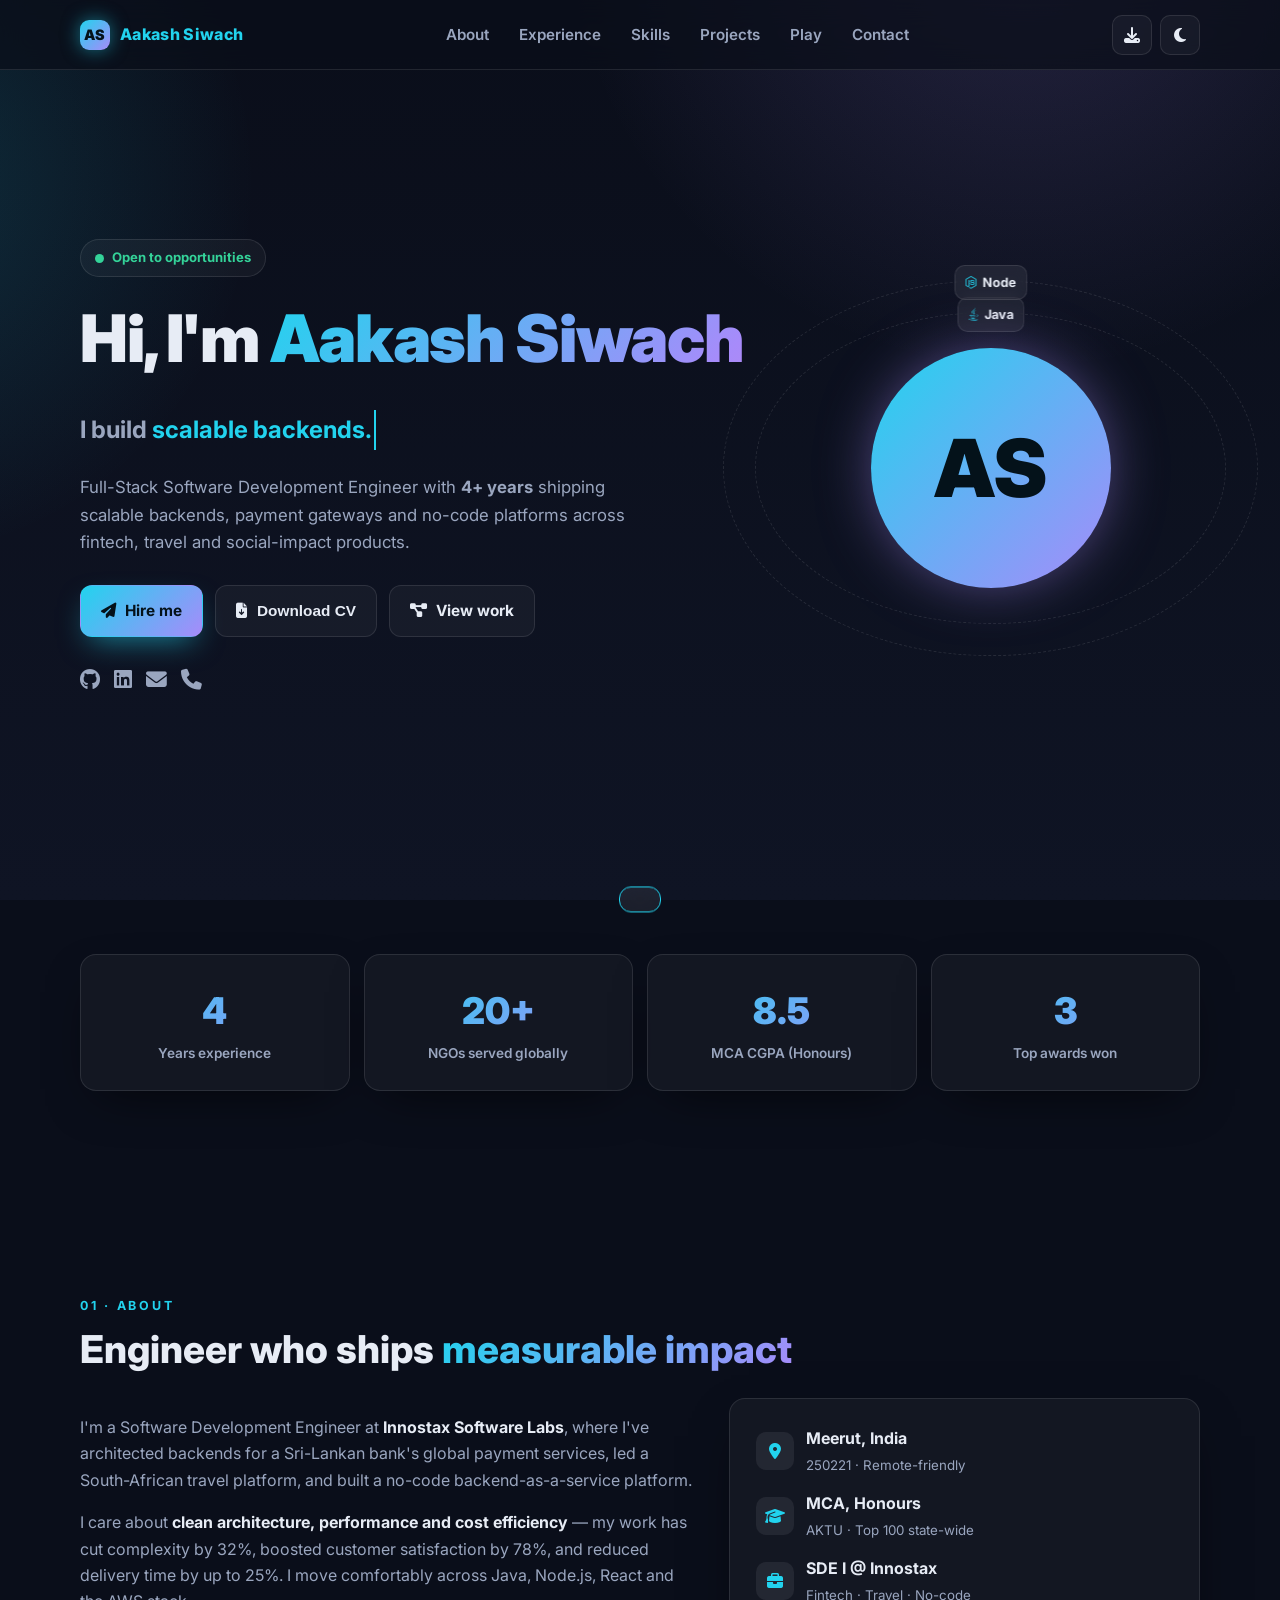
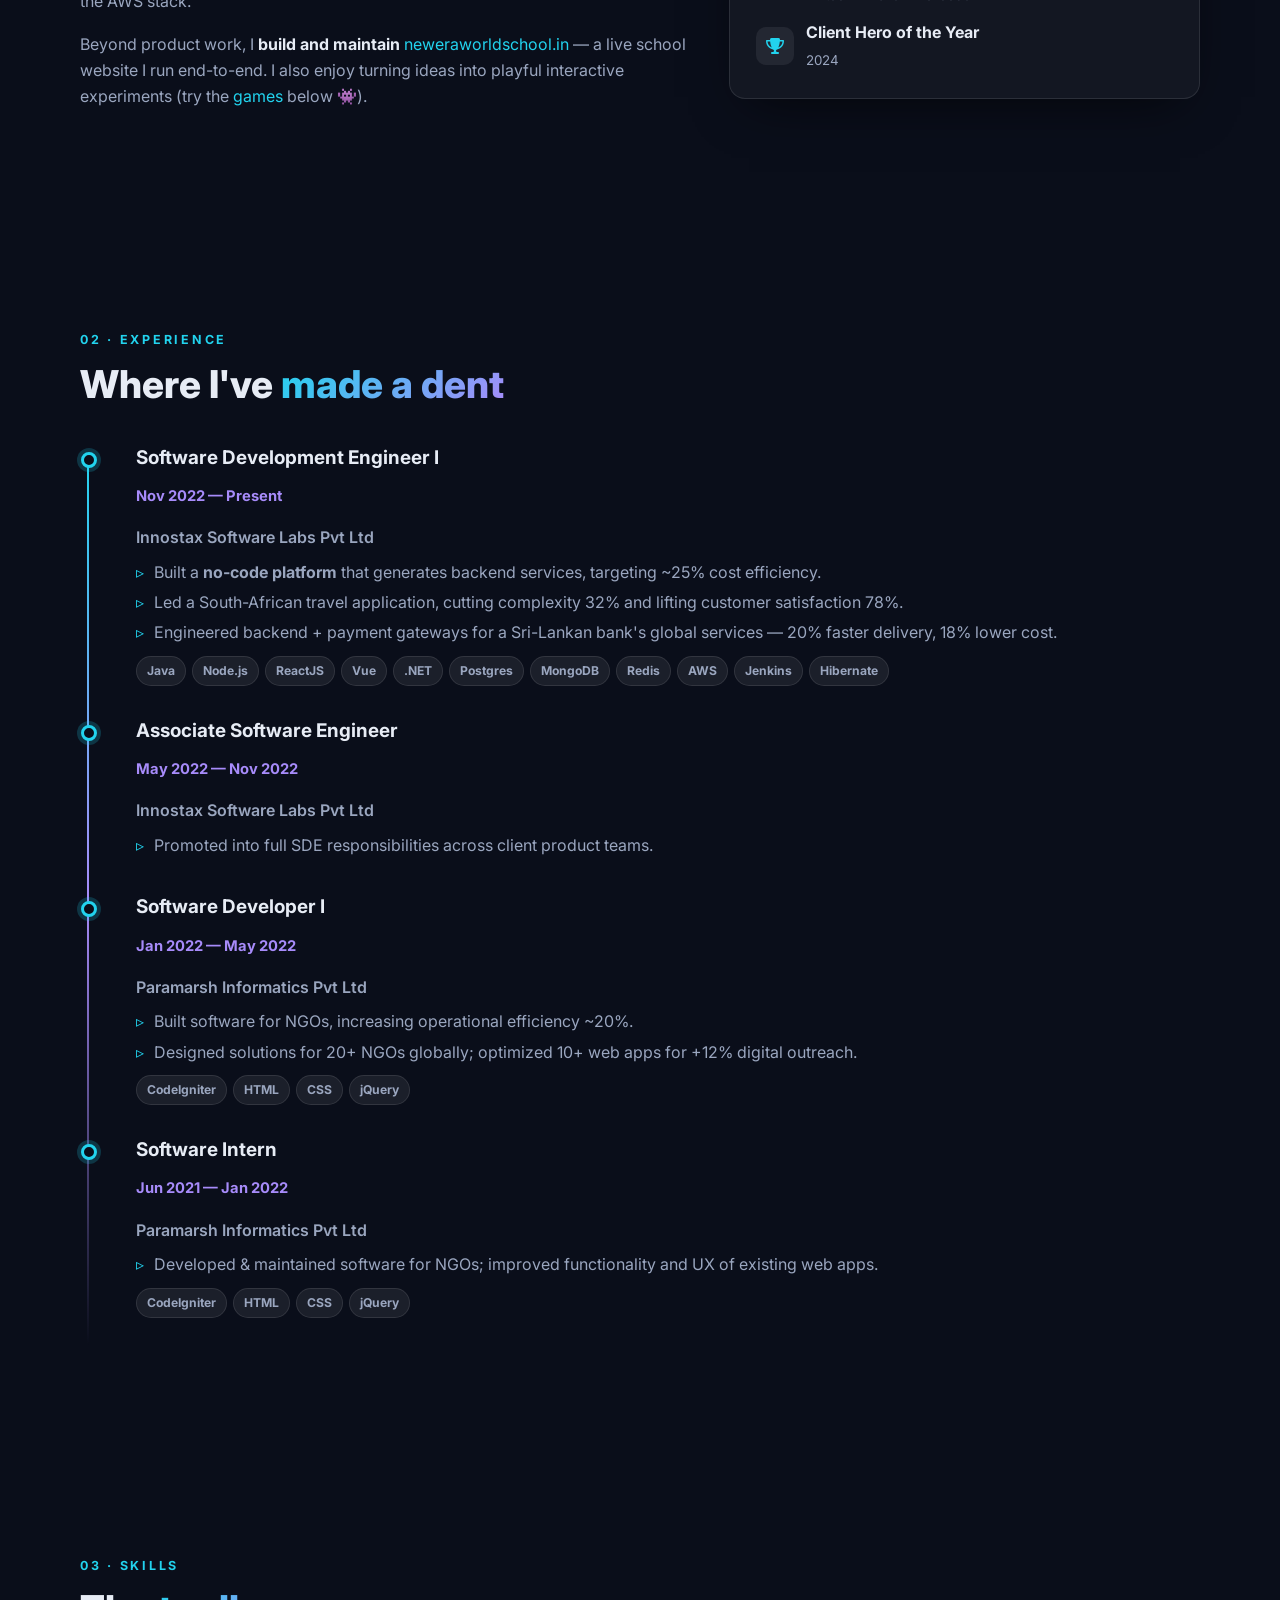
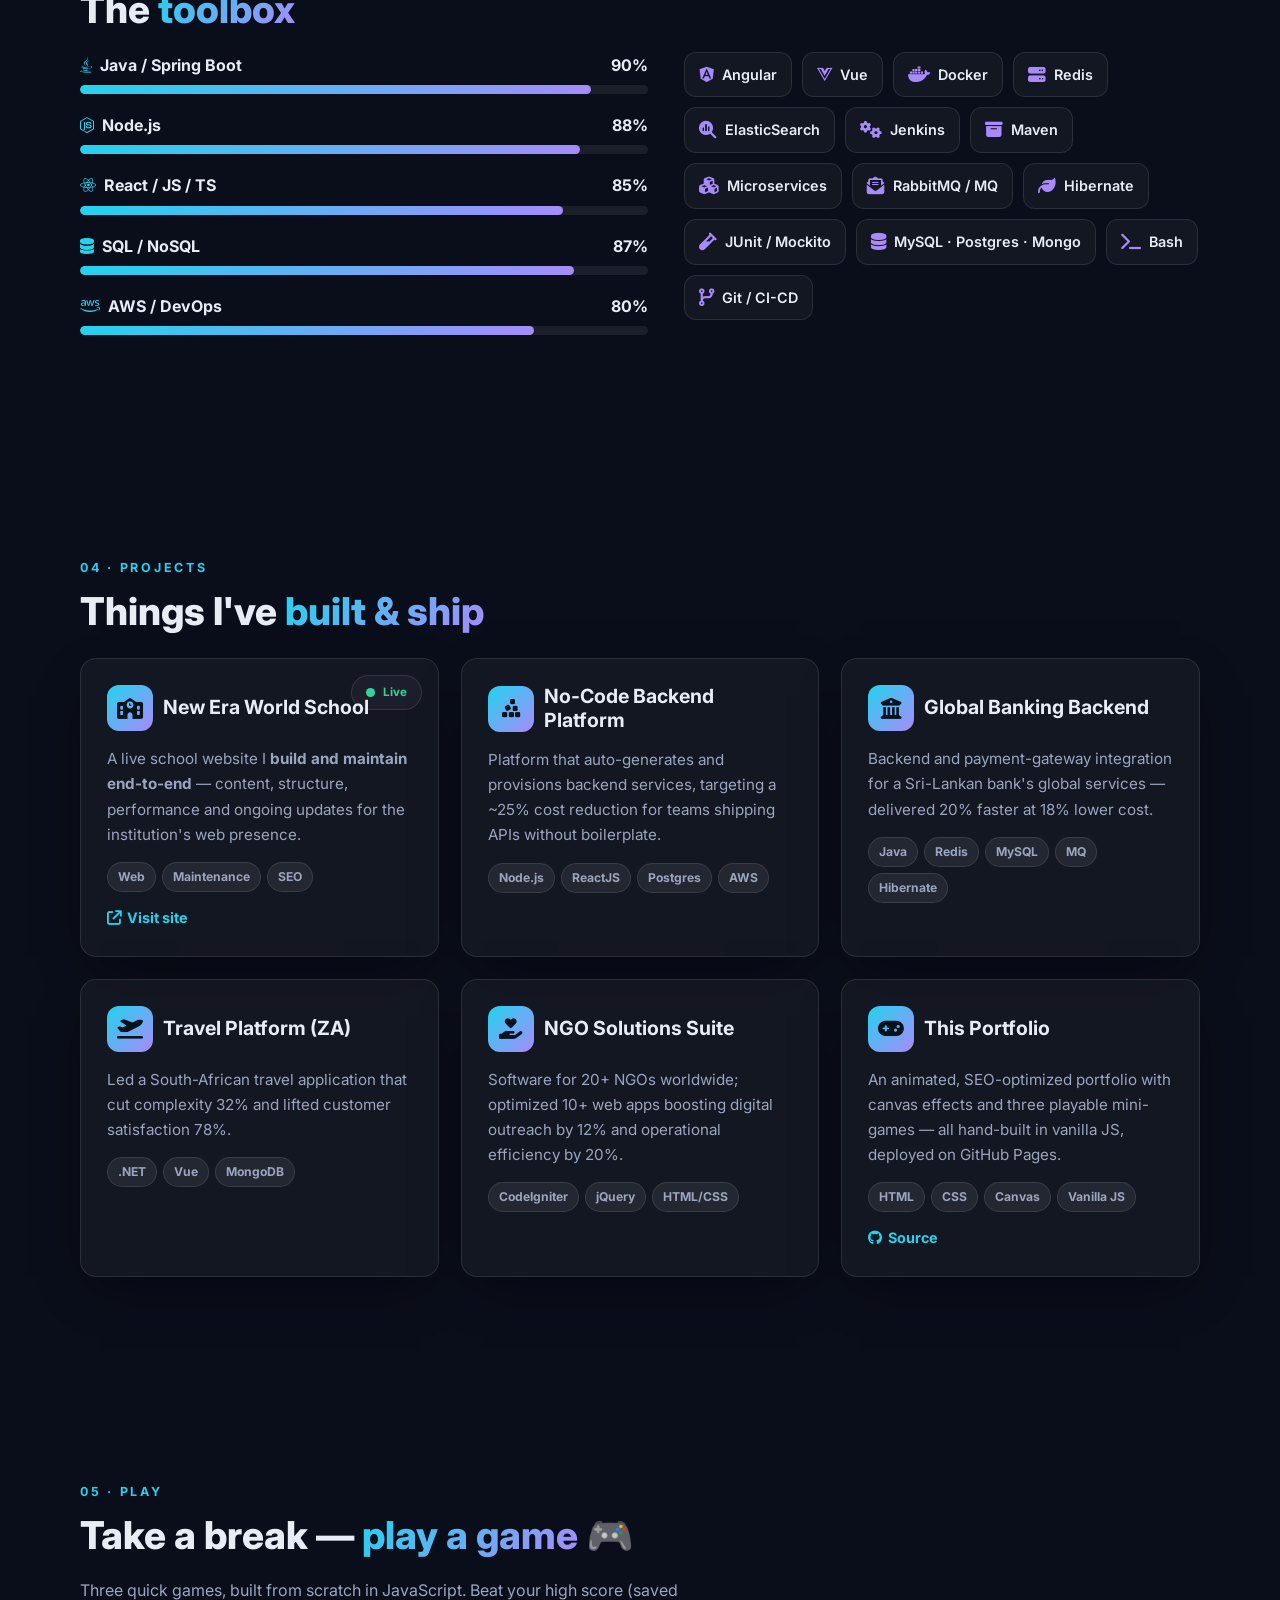
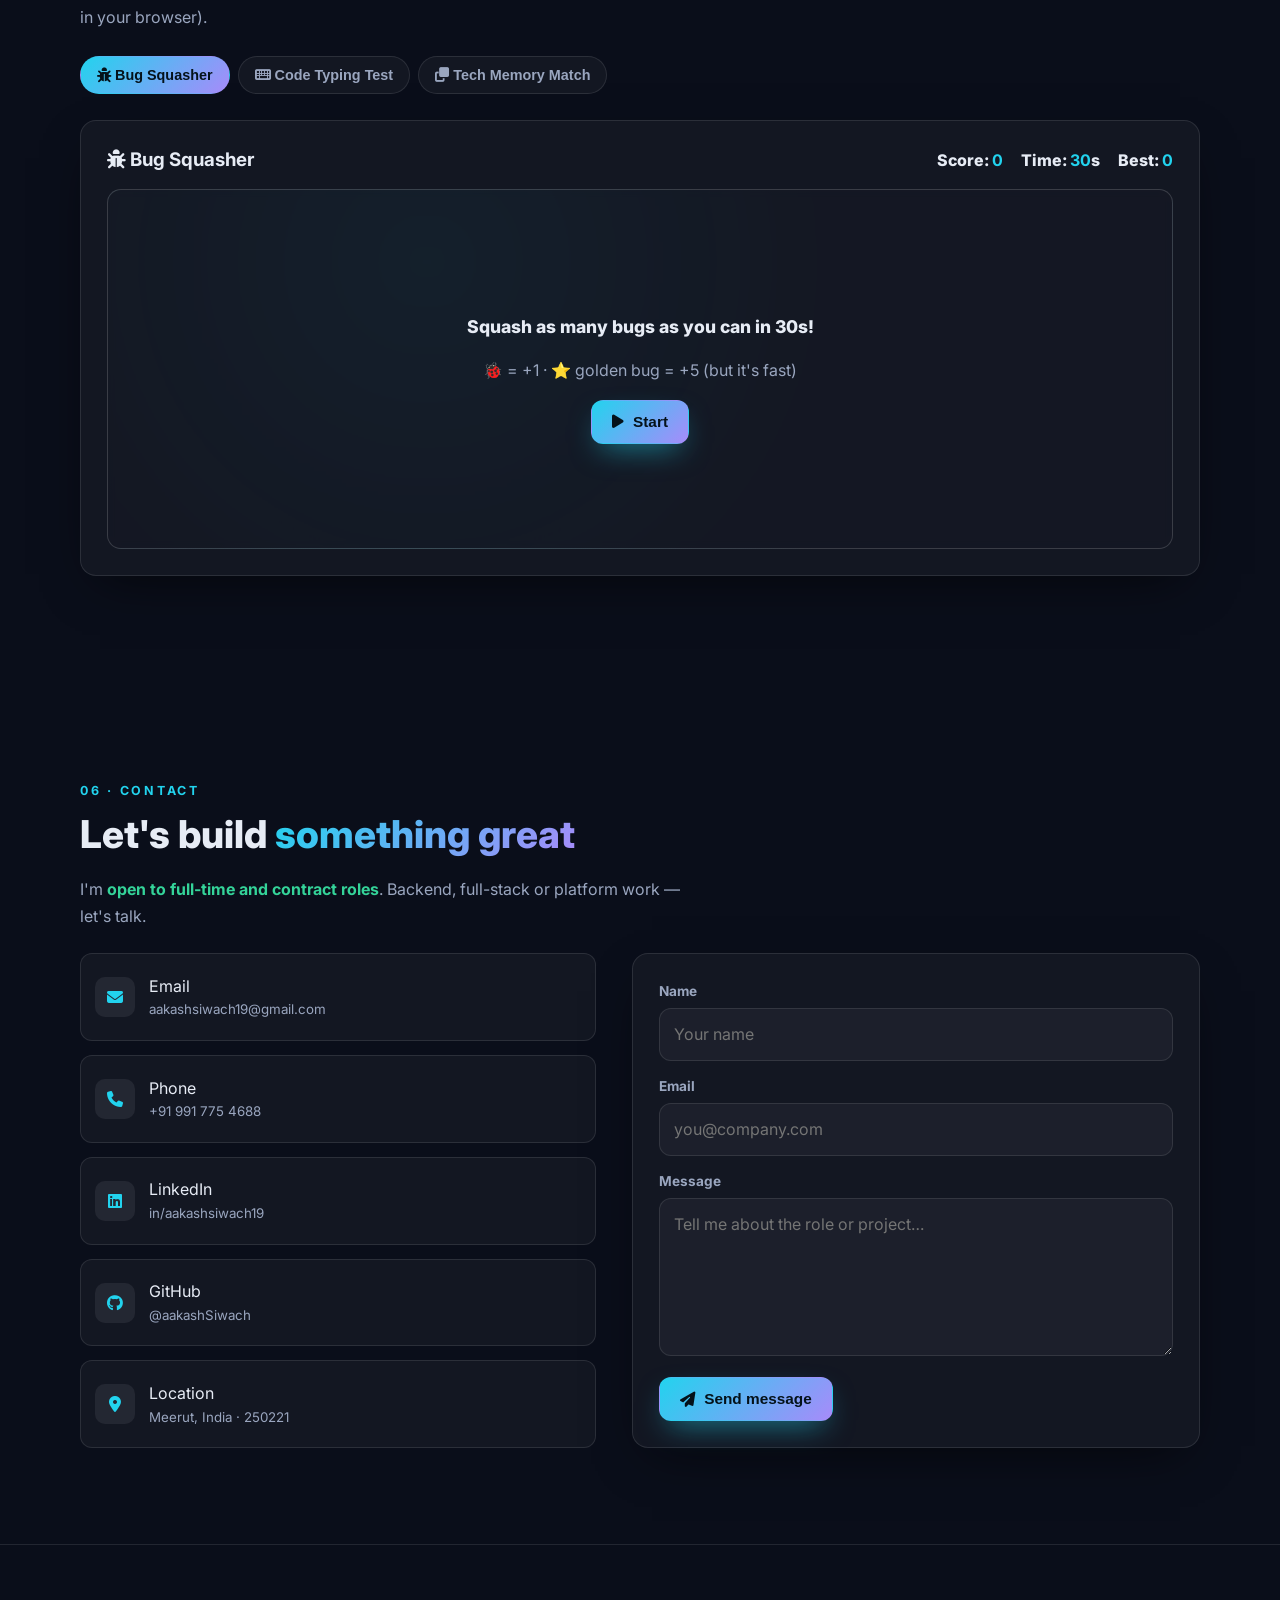
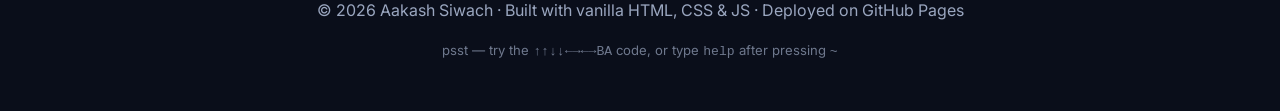
==== commit e051f48d: "Rebuild portfolio: animated, SEO-optimized, with games - Replace static resume with single-page anim" ====
--- a/index.html
+++ b/index.html
@@ -1,187 +1,396 @@
 <!DOCTYPE html>
-<html lang="en">
+<html lang="en" data-theme="dark">
 <head>
-    <meta charset="UTF-8">
-    <meta name="viewport" content="width=device-width, initial-scale=1.0">
-    <title>Resume - Aakash</title>
-    <link rel="stylesheet" href="https://cdnjs.cloudflare.com/ajax/libs/font-awesome/6.1.1/css/all.min.css">
-    <style>
-        body {
-            font-family: Arial, sans-serif;
-            background-color: #f0f0f0;
-            color: #2c3e50;
-            margin: 20px;
-            line-height: 1.6;
-        }
-        h1, h2, h3 {
-            color: #2c3e50;
-            border-bottom: 1px solid #ddd;
-            padding-bottom: 5px;
-            margin-bottom: 15px;
-        }
-        p {
-            margin: 5px 0;
-        }
-        .contact-info, .skills, .achievements, .projects, .education, .experience {
-            margin-bottom: 30px;
-            padding: 20px;
-            background-color: #fff;
-            box-shadow: 0 0 10px rgba(0,0,0,0.1);
-            border-radius: 8px;
-            animation: fadeIn 0.5s ease-out;
-        }
-        .contact-info a {
-            color: #3498db;
-            text-decoration: none;
-        }
-        .contact-info a:hover {
-            text-decoration: underline;
-        }
-        .tech-icon {
-            margin-right: 10px;
-            color: #3498db; /* Icon color */
-        }
-        .tech-icon-2 {
-            font-size: 24px;
-            margin-right: 10px;
-            color: #e67e22; /* Icon color */
-        }
-        @keyframes fadeIn {
-            0% {
-                opacity: 0;
-                transform: translateY(-20px);
-            }
-            100% {
-                opacity: 1;
-                transform: translateY(0);
-            }
-        }
-    </style>
+  <meta charset="UTF-8" />
+  <meta name="viewport" content="width=device-width, initial-scale=1.0" />
+
+  <!-- ===== Primary SEO ===== -->
+  <title>Aakash Siwach — Full-Stack Software Development Engineer | Java, Node.js, React</title>
+  <meta name="description" content="Aakash Siwach is a Full-Stack Software Development Engineer (SDE) from Meerut, India, with 4+ years building scalable backends, payment gateways and no-code platforms in Java, Node.js, React, and AWS. Open to opportunities." />
+  <meta name="keywords" content="Aakash Siwach, Software Development Engineer, Full Stack Developer, Java Developer, Node.js, ReactJS, AWS, Microservices, Backend Engineer, Meerut, Hire Developer India" />
+  <meta name="author" content="Aakash Siwach" />
+  <meta name="robots" content="index, follow, max-image-preview:large" />
+  <meta name="theme-color" content="#0a0e1a" />
+  <link rel="canonical" href="https://aakashsiwach.github.io/" />
+
+  <!-- ===== Open Graph ===== -->
+  <meta property="og:type" content="website" />
+  <meta property="og:url" content="https://aakashsiwach.github.io/" />
+  <meta property="og:title" content="Aakash Siwach — Full-Stack Software Development Engineer" />
+  <meta property="og:description" content="4+ years building scalable backends, payment gateways and no-code platforms in Java, Node.js, React & AWS. Open to opportunities." />
+  <meta property="og:image" content="https://aakashsiwach.github.io/assets/img/og-cover.svg" />
+  <meta property="og:locale" content="en_US" />
+  <meta property="og:site_name" content="Aakash Siwach Portfolio" />
+
+  <!-- ===== Twitter ===== -->
+  <meta name="twitter:card" content="summary_large_image" />
+  <meta name="twitter:title" content="Aakash Siwach — Full-Stack Software Development Engineer" />
+  <meta name="twitter:description" content="4+ years building scalable backends, payment gateways & no-code platforms in Java, Node.js, React & AWS." />
+  <meta name="twitter:image" content="https://aakashsiwach.github.io/assets/img/og-cover.svg" />
+
+  <!-- ===== Performance ===== -->
+  <link rel="preconnect" href="https://cdnjs.cloudflare.com" crossorigin />
+  <link rel="preconnect" href="https://fonts.googleapis.com" />
+  <link rel="preconnect" href="https://fonts.gstatic.com" crossorigin />
+  <link rel="dns-prefetch" href="https://cdnjs.cloudflare.com" />
+
+  <link rel="icon" href="data:image/svg+xml,<svg xmlns='http://www.w3.org/2000/svg' viewBox='0 0 100 100'><text y='.9em' font-size='90'>👨‍💻</text></svg>" />
+  <link rel="manifest" href="site.webmanifest" />
+
+  <link rel="preload" as="style" href="https://fonts.googleapis.com/css2?family=Inter:wght@400;600;700;800;900&family=Fira+Code:wght@400;500&display=swap" />
+  <link rel="stylesheet" href="https://fonts.googleapis.com/css2?family=Inter:wght@400;600;700;800;900&family=Fira+Code:wght@400;500&display=swap" />
+  <link rel="stylesheet" href="https://cdnjs.cloudflare.com/ajax/libs/font-awesome/6.5.1/css/all.min.css" referrerpolicy="no-referrer" />
+  <link rel="stylesheet" href="assets/css/style.css" />
+
+  <!-- ===== Structured data: Person ===== -->
+  <script type="application/ld+json">
+  {
+    "@context": "https://schema.org",
+    "@type": "Person",
+    "name": "Aakash Siwach",
+    "url": "https://aakashsiwach.github.io/",
+    "image": "https://aakashsiwach.github.io/assets/img/og-cover.svg",
+    "jobTitle": "Software Development Engineer",
+    "email": "mailto:aakashsiwach19@gmail.com",
+    "telephone": "+91-9917754688",
+    "address": { "@type": "PostalAddress", "addressLocality": "Meerut", "postalCode": "250221", "addressCountry": "IN" },
+    "alumniOf": [
+      { "@type": "CollegeOrUniversity", "name": "Dr. A.P.J. Abdul Kalam Technical University, Lucknow" },
+      { "@type": "CollegeOrUniversity", "name": "Chaudhary Charan Singh University, Meerut" }
+    ],
+    "worksFor": { "@type": "Organization", "name": "Innostax Software Labs Pvt Ltd" },
+    "knowsAbout": ["Java", "Node.js", "ReactJS", "Angular", "AWS", "Microservices", "PostgreSQL", "MongoDB", "Redis", "Docker"],
+    "sameAs": [
+      "https://github.com/aakashSiwach",
+      "https://www.linkedin.com/in/aakashsiwach19"
+    ]
+  }
+  </script>
 </head>
 <body>
-
-    <div class="contact-info">
-        <h1>Aakash</h1>
-        <p><i class="fa fa-envelope tech-icon"></i>Email: <a href="mailto:aakashsiwach19@gmail.com">aakashsiwach19@gmail.com</a></p>
-        <p><i class="fa fa-phone tech-icon"></i>Phone: <a href="tel:+919917754688">+91 991 775 4688</a></p>
-        <p><i class="fa fa-map-marker-alt tech-icon"></i>Location: Meerut, 250221</p>
-        <p><i class="fab fa-github tech-icon"></i>GitHub: <a href="https://github.com/aakashSiwach">aakashSiwach</a></p>
-        <p><i class="fab fa-linkedin tech-icon"></i>LinkedIn: <a href="https://www.linkedin.com/in/aakashsiwach19">linkedin.com/in/aakashsiwach19</a></p>
+  <canvas id="bg-canvas" aria-hidden="true"></canvas>
+  <div id="progress"></div>
+
+  <!-- ===================== NAV ===================== -->
+  <header class="nav">
+    <div class="wrap nav-inner">
+      <a class="brand" href="#home" aria-label="Aakash Siwach home">
+        <span class="dot">AS</span> Aakash&nbsp;Siwach
+      </a>
+      <nav class="nav-links" id="navLinks" aria-label="Primary">
+        <a href="#about">About</a>
+        <a href="#experience">Experience</a>
+        <a href="#skills">Skills</a>
+        <a href="#projects">Projects</a>
+        <a href="#games">Play</a>
+        <a href="#contact">Contact</a>
+      </nav>
+      <div class="nav-tools">
+        <button class="icon-btn" id="cvBtn" title="Download CV" aria-label="Download CV"><i class="fa-solid fa-download"></i></button>
+        <button class="icon-btn" id="themeBtn" title="Toggle theme" aria-label="Toggle theme"><i class="fa-solid fa-moon"></i></button>
+        <button class="icon-btn nav-toggle" id="navToggle" aria-label="Open menu" aria-expanded="false"><i class="fa-solid fa-bars"></i></button>
+      </div>
     </div>
-
-    <div class="experience">
-        <h2>Professional Experience</h2>
+  </header>
+
+  <main>
+    <!-- ===================== HERO ===================== -->
+    <section class="hero wrap" id="home">
+      <div class="hero-grid">
         <div>
-            <h3>Software Development Engineer I</h3>
-            <p>Innostax Software Labs Pvt Ltd | 11/2022 - Present</p>
-            <ul>
-                <li>Developed a No-code application that creates and provides backend services, reducing time by aiming for a 25% cost-efficient.</li>
-                <li>TechStack: Node.js, ReactJS, Postgres, AWS.</li>
-                <li>Led efforts for South-African Based Travel Application that reduced complexity by 32% and enhanced customer satisfaction by 78%</li>
-                <li>TechStack: DotNet, Vue, MongoDB.</li>
-                <li>Engineered the backend for global banking services of SriLanka based bank and implemented the payment gateways, reducing time by 20% and costs by 18%.</li>
-                <li>TechStack: Java, Redis, Jenkins, AWS, MySQL, MQ, Hibernate.</li>
-            </ul>
-        </div>
-        
-        <div>
-            <h3>Associate Software Engineer</h3>
-            <p>Innostax Software Labs Pvt Ltd | 05/2022 - 11/2022</p>
-        </div>
-        
-        <div>
-            <h3>Software Developer I</h3>
-            <p>Paramarsh Informatics Pvt Ltd | 01/2022 - 05/2022</p>
-            <ul>
-                <li>Crafted software for Helping NGO, improving applications to support the organization's mission and increasing operational efficiency by 20%.</li>
-                <li>TechStack: CodeIgniter, HTML, CSS, JQuery.</li>
-                <li>Designed solutions for more than 20 NGOs globally.</li>
-                <li>Optimized over 10 web applications, achieving a 12% increase in digital outreach for the foundation and significantly boosting project execution efficiency.</li>
-                <li>TechStack: HTML, CSS, JQuery.</li>
-            </ul>
-        </div>
-
-        <div>
-            <h3>Software Intern</h3>
-            <p>Paramarsh Informatics Pvt Ltd | 06/2021 - 01/2022</p>
-            <ul>
-                <li>Assisted in developing and maintaining software applications for NGOs.</li>
-                <li>Improved existing web applications to enhance functionality and user experience.</li>
-                <li>TechStack: HTML, CSS, JQuery, CodeIgniter.</li>
-            </ul>
-        </div>
+          <span class="badge"><span class="pulse"></span> Open to opportunities</span>
+          <h1>Hi, I'm <span class="grad">Aakash Siwach</span></h1>
+          <p class="typed-line">I build <span class="typed" id="typed"></span><span class="caret">&nbsp;</span></p>
+          <p class="sub">Full-Stack Software Development Engineer with <strong>4+ years</strong> shipping scalable backends, payment gateways and no-code platforms across fintech, travel and social-impact products.</p>
+          <div class="hero-cta">
+            <a class="btn btn-primary" href="#contact"><i class="fa-solid fa-paper-plane"></i> Hire me</a>
+            <button class="btn btn-ghost" id="cvBtn2"><i class="fa-solid fa-file-arrow-down"></i> Download CV</button>
+            <a class="btn btn-ghost" href="#projects"><i class="fa-solid fa-diagram-project"></i> View work</a>
+          </div>
+          <div class="hero-socials">
+            <a href="https://github.com/aakashSiwach" target="_blank" rel="noopener" aria-label="GitHub"><i class="fab fa-github"></i></a>
+            <a href="https://www.linkedin.com/in/aakashsiwach19" target="_blank" rel="noopener" aria-label="LinkedIn"><i class="fab fa-linkedin"></i></a>
+            <a href="mailto:aakashsiwach19@gmail.com" aria-label="Email"><i class="fa-solid fa-envelope"></i></a>
+            <a href="tel:+919917754688" aria-label="Phone"><i class="fa-solid fa-phone"></i></a>
+          </div>
+        </div>
+        <div class="avatar-wrap">
+          <div class="orbit"><div class="chip"><i class="fab fa-java"></i> Java</div></div>
+          <div class="orbit two"><div class="chip"><i class="fab fa-node-js"></i> Node</div></div>
+          <div class="avatar">AS</div>
+        </div>
+      </div>
+    </section>
+
+    <!-- ===================== STATS ===================== -->
+    <section class="wrap" style="padding-top:0;" aria-label="Highlights">
+      <div class="stats">
+        <div class="stat card reveal"><div class="num" data-count="4">0</div><div class="lbl">Years experience</div></div>
+        <div class="stat card reveal"><div class="num" data-count="20" data-suffix="+">0</div><div class="lbl">NGOs served globally</div></div>
+        <div class="stat card reveal"><div class="num" data-count="8.5" data-decimals="1">0</div><div class="lbl">MCA CGPA (Honours)</div></div>
+        <div class="stat card reveal"><div class="num" data-count="3">0</div><div class="lbl">Top awards won</div></div>
+      </div>
+    </section>
+
+    <!-- ===================== ABOUT ===================== -->
+    <section class="wrap" id="about">
+      <div class="reveal">
+        <p class="eyebrow">01 · About</p>
+        <h2 class="section-title">Engineer who ships <span class="grad">measurable impact</span></h2>
+      </div>
+      <div class="about-grid" style="margin-top:26px;">
+        <div class="reveal">
+          <p>I'm a Software Development Engineer at <strong>Innostax Software Labs</strong>, where I've architected backends for a Sri-Lankan bank's global payment services, led a South-African travel platform, and built a no-code backend-as-a-service platform.</p>
+          <p>I care about <strong>clean architecture, performance and cost efficiency</strong> — my work has cut complexity by 32%, boosted customer satisfaction by 78%, and reduced delivery time by up to 25%. I move comfortably across Java, Node.js, React and the AWS stack.</p>
+          <p>Beyond product work, I <strong>build and maintain</strong> <a href="https://neweraworldschool.in/" target="_blank" rel="noopener">neweraworldschool.in</a> — a live school website I run end-to-end. I also enjoy turning ideas into playful interactive experiments (try the <a href="#games">games</a> below 👾).</p>
+        </div>
+        <div class="card reveal">
+          <div class="facts">
+            <div class="fact"><i class="fa-solid fa-location-dot"></i><div><strong>Meerut, India</strong><br><small style="color:var(--muted)">250221 · Remote-friendly</small></div></div>
+            <div class="fact"><i class="fa-solid fa-graduation-cap"></i><div><strong>MCA, Honours</strong><br><small style="color:var(--muted)">AKTU · Top 100 state-wide</small></div></div>
+            <div class="fact"><i class="fa-solid fa-briefcase"></i><div><strong>SDE I @ Innostax</strong><br><small style="color:var(--muted)">Fintech · Travel · No-code</small></div></div>
+            <div class="fact"><i class="fa-solid fa-trophy"></i><div><strong>Client Hero of the Year</strong><br><small style="color:var(--muted)">2024</small></div></div>
+          </div>
+        </div>
+      </div>
+    </section>
+
+    <!-- ===================== EXPERIENCE ===================== -->
+    <section class="wrap" id="experience">
+      <div class="reveal">
+        <p class="eyebrow">02 · Experience</p>
+        <h2 class="section-title">Where I've <span class="grad">made a dent</span></h2>
+      </div>
+      <div class="timeline">
+        <div class="t-item reveal">
+          <h3>Software Development Engineer I</h3>
+          <p class="t-meta">Nov 2022 — Present</p>
+          <p class="t-co">Innostax Software Labs Pvt Ltd</p>
+          <ul>
+            <li>Built a <strong>no-code platform</strong> that generates backend services, targeting ~25% cost efficiency.</li>
+            <li>Led a South-African travel application, cutting complexity 32% and lifting customer satisfaction 78%.</li>
+            <li>Engineered backend + payment gateways for a Sri-Lankan bank's global services — 20% faster delivery, 18% lower cost.</li>
+          </ul>
+          <div class="stack">
+            <span class="tag">Java</span><span class="tag">Node.js</span><span class="tag">ReactJS</span><span class="tag">Vue</span><span class="tag">.NET</span><span class="tag">Postgres</span><span class="tag">MongoDB</span><span class="tag">Redis</span><span class="tag">AWS</span><span class="tag">Jenkins</span><span class="tag">Hibernate</span>
+          </div>
+        </div>
+        <div class="t-item reveal">
+          <h3>Associate Software Engineer</h3>
+          <p class="t-meta">May 2022 — Nov 2022</p>
+          <p class="t-co">Innostax Software Labs Pvt Ltd</p>
+          <ul><li>Promoted into full SDE responsibilities across client product teams.</li></ul>
+        </div>
+        <div class="t-item reveal">
+          <h3>Software Developer I</h3>
+          <p class="t-meta">Jan 2022 — May 2022</p>
+          <p class="t-co">Paramarsh Informatics Pvt Ltd</p>
+          <ul>
+            <li>Built software for NGOs, increasing operational efficiency ~20%.</li>
+            <li>Designed solutions for 20+ NGOs globally; optimized 10+ web apps for +12% digital outreach.</li>
+          </ul>
+          <div class="stack"><span class="tag">CodeIgniter</span><span class="tag">HTML</span><span class="tag">CSS</span><span class="tag">jQuery</span></div>
+        </div>
+        <div class="t-item reveal">
+          <h3>Software Intern</h3>
+          <p class="t-meta">Jun 2021 — Jan 2022</p>
+          <p class="t-co">Paramarsh Informatics Pvt Ltd</p>
+          <ul><li>Developed & maintained software for NGOs; improved functionality and UX of existing web apps.</li></ul>
+          <div class="stack"><span class="tag">CodeIgniter</span><span class="tag">HTML</span><span class="tag">CSS</span><span class="tag">jQuery</span></div>
+        </div>
+      </div>
+    </section>
+
+    <!-- ===================== SKILLS ===================== -->
+    <section class="wrap" id="skills">
+      <div class="reveal">
+        <p class="eyebrow">03 · Skills</p>
+        <h2 class="section-title">The <span class="grad">toolbox</span></h2>
+      </div>
+      <div class="skills-grid">
+        <div class="reveal">
+          <div class="skill-row"><div class="top"><span><i class="fab fa-java"></i>Java / Spring Boot</span><span>90%</span></div><div class="bar"><span data-w="90"></span></div></div>
+          <div class="skill-row"><div class="top"><span><i class="fab fa-node-js"></i>Node.js</span><span>88%</span></div><div class="bar"><span data-w="88"></span></div></div>
+          <div class="skill-row"><div class="top"><span><i class="fab fa-react"></i>React / JS / TS</span><span>85%</span></div><div class="bar"><span data-w="85"></span></div></div>
+          <div class="skill-row"><div class="top"><span><i class="fas fa-database"></i>SQL / NoSQL</span><span>87%</span></div><div class="bar"><span data-w="87"></span></div></div>
+          <div class="skill-row"><div class="top"><span><i class="fab fa-aws"></i>AWS / DevOps</span><span>80%</span></div><div class="bar"><span data-w="80"></span></div></div>
+        </div>
+        <div class="reveal">
+          <div class="chips">
+            <span class="chip-skill"><i class="fab fa-angular"></i>Angular</span>
+            <span class="chip-skill"><i class="fab fa-vuejs"></i>Vue</span>
+            <span class="chip-skill"><i class="fab fa-docker"></i>Docker</span>
+            <span class="chip-skill"><i class="fas fa-server"></i>Redis</span>
+            <span class="chip-skill"><i class="fas fa-magnifying-glass-chart"></i>ElasticSearch</span>
+            <span class="chip-skill"><i class="fas fa-cogs"></i>Jenkins</span>
+            <span class="chip-skill"><i class="fas fa-archive"></i>Maven</span>
+            <span class="chip-skill"><i class="fas fa-cubes"></i>Microservices</span>
+            <span class="chip-skill"><i class="fas fa-envelope-open-text"></i>RabbitMQ / MQ</span>
+            <span class="chip-skill"><i class="fas fa-leaf"></i>Hibernate</span>
+            <span class="chip-skill"><i class="fas fa-vial"></i>JUnit / Mockito</span>
+            <span class="chip-skill"><i class="fas fa-database"></i>MySQL · Postgres · Mongo</span>
+            <span class="chip-skill"><i class="fas fa-terminal"></i>Bash</span>
+            <span class="chip-skill"><i class="fas fa-code-branch"></i>Git / CI-CD</span>
+          </div>
+        </div>
+      </div>
+    </section>
+
+    <!-- ===================== PROJECTS ===================== -->
+    <section class="wrap" id="projects">
+      <div class="reveal">
+        <p class="eyebrow">04 · Projects</p>
+        <h2 class="section-title">Things I've <span class="grad">built & ship</span></h2>
+      </div>
+      <div class="proj-grid" style="margin-top:24px;">
+        <article class="card proj reveal">
+          <span class="badge badge-live"><span class="pulse"></span> Live</span>
+          <h3><span class="ico"><i class="fa-solid fa-school"></i></span> New Era World School</h3>
+          <p>A live school website I <strong>build and maintain end-to-end</strong> — content, structure, performance and ongoing updates for the institution's web presence.</p>
+          <div class="stack"><span class="tag">Web</span><span class="tag">Maintenance</span><span class="tag">SEO</span></div>
+          <div class="links">
+            <a href="https://neweraworldschool.in/" target="_blank" rel="noopener"><i class="fa-solid fa-arrow-up-right-from-square"></i> Visit site</a>
+          </div>
+        </article>
+        <article class="card proj reveal">
+          <h3><span class="ico"><i class="fa-solid fa-cubes-stacked"></i></span> No-Code Backend Platform</h3>
+          <p>Platform that auto-generates and provisions backend services, targeting a ~25% cost reduction for teams shipping APIs without boilerplate.</p>
+          <div class="stack"><span class="tag">Node.js</span><span class="tag">ReactJS</span><span class="tag">Postgres</span><span class="tag">AWS</span></div>
+        </article>
+        <article class="card proj reveal">
+          <h3><span class="ico"><i class="fa-solid fa-building-columns"></i></span> Global Banking Backend</h3>
+          <p>Backend and payment-gateway integration for a Sri-Lankan bank's global services — delivered 20% faster at 18% lower cost.</p>
+          <div class="stack"><span class="tag">Java</span><span class="tag">Redis</span><span class="tag">MySQL</span><span class="tag">MQ</span><span class="tag">Hibernate</span></div>
+        </article>
+        <article class="card proj reveal">
+          <h3><span class="ico"><i class="fa-solid fa-plane-departure"></i></span> Travel Platform (ZA)</h3>
+          <p>Led a South-African travel application that cut complexity 32% and lifted customer satisfaction 78%.</p>
+          <div class="stack"><span class="tag">.NET</span><span class="tag">Vue</span><span class="tag">MongoDB</span></div>
+        </article>
+        <article class="card proj reveal">
+          <h3><span class="ico"><i class="fa-solid fa-hand-holding-heart"></i></span> NGO Solutions Suite</h3>
+          <p>Software for 20+ NGOs worldwide; optimized 10+ web apps boosting digital outreach by 12% and operational efficiency by 20%.</p>
+          <div class="stack"><span class="tag">CodeIgniter</span><span class="tag">jQuery</span><span class="tag">HTML/CSS</span></div>
+        </article>
+        <article class="card proj reveal">
+          <h3><span class="ico"><i class="fa-solid fa-gamepad"></i></span> This Portfolio</h3>
+          <p>An animated, SEO-optimized portfolio with canvas effects and three playable mini-games — all hand-built in vanilla JS, deployed on GitHub Pages.</p>
+          <div class="stack"><span class="tag">HTML</span><span class="tag">CSS</span><span class="tag">Canvas</span><span class="tag">Vanilla JS</span></div>
+          <div class="links"><a href="https://github.com/aakashSiwach/aakashSiwach.github.io" target="_blank" rel="noopener"><i class="fab fa-github"></i> Source</a></div>
+        </article>
+      </div>
+    </section>
+
+    <!-- ===================== GAMES ===================== -->
+    <section class="wrap" id="games">
+      <div class="reveal">
+        <p class="eyebrow">05 · Play</p>
+        <h2 class="section-title">Take a break — <span class="grad">play a game</span> 🎮</h2>
+        <p class="lead">Three quick games, built from scratch in JavaScript. Beat your high score (saved in your browser).</p>
+      </div>
+
+      <div class="games-tabs reveal">
+        <button class="tab-btn active" data-game="bug"><i class="fa-solid fa-bug"></i> Bug Squasher</button>
+        <button class="tab-btn" data-game="type"><i class="fa-solid fa-keyboard"></i> Code Typing Test</button>
+        <button class="tab-btn" data-game="memory"><i class="fa-solid fa-clone"></i> Tech Memory Match</button>
+      </div>
+
+      <!-- Bug Squasher -->
+      <div class="game-panel active card reveal" id="game-bug">
+        <div class="game-head">
+          <h3><i class="fa-solid fa-bug"></i> Bug Squasher</h3>
+          <div class="scoreboard">
+            <span>Score: <b id="bug-score">0</b></span>
+            <span>Time: <b id="bug-time">30</b>s</span>
+            <span>Best: <b id="bug-best">0</b></span>
+          </div>
+        </div>
+        <div id="bug-arena">
+          <div class="arena-overlay" id="bug-overlay">
+            <div>
+              <p style="font-size:1.1rem;font-weight:800;margin-bottom:6px;">Squash as many bugs as you can in 30s!</p>
+              <p style="color:var(--muted);margin-bottom:16px;">🐞 = +1 · ⭐ golden bug = +5 (but it's fast)</p>
+              <button class="btn btn-primary" id="bug-start"><i class="fa-solid fa-play"></i> Start</button>
+            </div>
+          </div>
+        </div>
+      </div>
+
+      <!-- Typing test -->
+      <div class="game-panel card reveal" id="game-type">
+        <div class="game-head">
+          <h3><i class="fa-solid fa-keyboard"></i> Code Typing Speed Test</h3>
+          <div class="scoreboard">
+            <span>WPM: <b id="type-wpm">0</b></span>
+            <span>Accuracy: <b id="type-acc">100</b>%</span>
+            <span>Best WPM: <b id="type-best">0</b></span>
+          </div>
+        </div>
+        <div id="type-text">Click “New snippet”, then start typing the code above. Timer starts on your first keystroke.</div>
+        <textarea id="type-input" rows="3" placeholder="Start typing here…" spellcheck="false" disabled></textarea>
+        <div style="margin-top:14px;display:flex;gap:10px;flex-wrap:wrap;">
+          <button class="btn btn-primary" id="type-new"><i class="fa-solid fa-rotate"></i> New snippet</button>
+          <button class="btn btn-ghost" id="type-reset"><i class="fa-solid fa-arrow-rotate-left"></i> Reset</button>
+        </div>
+      </div>
+
+      <!-- Memory match -->
+      <div class="game-panel card reveal" id="game-memory">
+        <div class="game-head">
+          <h3><i class="fa-solid fa-clone"></i> Tech Memory Match</h3>
+          <div class="scoreboard">
+            <span>Moves: <b id="mem-moves">0</b></span>
+            <span>Pairs: <b id="mem-pairs">0</b>/8</span>
+            <span>Best: <b id="mem-best">—</b></span>
+          </div>
+        </div>
+        <div class="memory-grid" id="mem-grid"></div>
+        <div style="margin-top:16px;"><button class="btn btn-primary" id="mem-new"><i class="fa-solid fa-shuffle"></i> New game</button></div>
+      </div>
+    </section>
+
+    <!-- ===================== CONTACT ===================== -->
+    <section class="wrap" id="contact">
+      <div class="reveal">
+        <p class="eyebrow">06 · Contact</p>
+        <h2 class="section-title">Let's build <span class="grad">something great</span></h2>
+        <p class="lead">I'm <strong style="color:var(--good)">open to full-time and contract roles</strong>. Backend, full-stack or platform work — let's talk.</p>
+      </div>
+      <div class="contact-grid" style="margin-top:24px;">
+        <div class="contact-list reveal">
+          <a href="mailto:aakashsiwach19@gmail.com"><i class="fa-solid fa-envelope"></i><div>Email<small>aakashsiwach19@gmail.com</small></div></a>
+          <a href="tel:+919917754688"><i class="fa-solid fa-phone"></i><div>Phone<small>+91 991 775 4688</small></div></a>
+          <a href="https://www.linkedin.com/in/aakashsiwach19" target="_blank" rel="noopener"><i class="fab fa-linkedin"></i><div>LinkedIn<small>in/aakashsiwach19</small></div></a>
+          <a href="https://github.com/aakashSiwach" target="_blank" rel="noopener"><i class="fab fa-github"></i><div>GitHub<small>@aakashSiwach</small></div></a>
+          <div class="ci"><i class="fa-solid fa-location-dot"></i><div>Location<small>Meerut, India · 250221</small></div></div>
+        </div>
+        <form class="card reveal" id="contactForm" novalidate>
+          <div class="field"><label for="cf-name">Name</label><input id="cf-name" name="name" type="text" required placeholder="Your name" /></div>
+          <div class="field"><label for="cf-email">Email</label><input id="cf-email" name="email" type="email" required placeholder="you@company.com" /></div>
+          <div class="field"><label for="cf-msg">Message</label><textarea id="cf-msg" name="message" rows="5" required placeholder="Tell me about the role or project…"></textarea></div>
+          <button class="btn btn-primary" type="submit"><i class="fa-solid fa-paper-plane"></i> Send message</button>
+        </form>
+      </div>
+    </section>
+  </main>
+
+  <footer>
+    <div class="wrap">
+      <p>© <span id="year"></span> Aakash Siwach · Built with vanilla HTML, CSS & JS · Deployed on GitHub Pages</p>
+      <p class="easter">psst — try the <kbd>↑↑↓↓←→←→BA</kbd> code, or type <code>help</code> after pressing <kbd>~</kbd></p>
     </div>
-
-    <div class="education">
-        <h2><i class="fa fa-graduation-cap tech-icon"></i>Education</h2>
-        <div>
-            <h3>Master of Computer Applications (MCA)</h3>
-            <p>Dr. APJ Abdul Kalam Technical University, Lucknow | 12/2021</p>
-            <ul>
-                <li>8.5 CGPA, With Honours</li>
-                <li>Achieved a position in the top 100 students at the university level.</li>
-            </ul>
-        </div>
-        
-        <div>
-            <h3>Bachelors of Computer Applications (BCA)</h3>
-            <p>Chaudhary Charan Singh University, Meerut | 06/2019</p>
-            <ul>
-                <li>70% with Second rank in college</li>
-                <li>Active Participant in College Events</li>
-            </ul>
-        </div>
-    </div>
-
-    <div class="skills">
-        <h2>Skills</h2>
-        <ul>
-            <li><i class="fa fa-java tech-icon"></i>Java</li>
-            <li><i class="fab fa-js tech-icon"></i>JavaScript</li>
-            <li><i class="fa fa-terminal tech-icon"></i>BashScript</li>
-            <li><i class="fa fa-code tech-icon"></i>TypeScript</li>
-            <li><i class="fab fa-react tech-icon"></i>React</li>
-            <li><i class="fab fa-angular tech-icon"></i>Angular</li>
-            <li><i class="fab fa-node-js tech-icon"></i>Node.js</li>
-        </ul>
-
-        <div>
-            <h3>Libraries/Frameworks</h3>
-            <ul>
-                <li><i class="fas fa-database tech-icon"></i>ElasticSearch</li>
-                <li><i class="fas fa-server tech-icon"></i>Redis</li>
-                <li><i class="fab fa-docker tech-icon"></i>Docker</li>
-                <li><i class="fas fa-cogs tech-icon"></i>Jenkins</li>
-                <li><i class="fas fa-archive tech-icon"></i>Maven</li>
-                <li><i class="fa fa-vial tech-icon"></i>Mockito</li>
-                <li><i class="fa fa-vials tech-icon"></i>JUnit</li>
-            </ul>
-        </div>
-
-        <div>
-            <h3>Databases/ORM</h3>
-            <ul>
-                <li><i class="fas fa-database tech-icon"></i>MySQL</li>
-                <li><i class="fas fa-database tech-icon"></i>Postgres</li>
-                <li><i class="fas fa-database tech-icon"></i>MongoDB</li>
-                <li><i class="fa fa-microchip tech-icon"></i>SpringBoot</li>
-                <li><i class="fa fa-cubes tech-icon"></i>Microservices</li>
-                <li><i class="fa fa-envelope tech-icon"></i>RabbitMQ</li>
-                <li><i class="fa fa-database tech-icon"></i>Hibernate</li>
-            </ul>
-        </div>
-    </div>
-
-    <div class="achievements">
-        <h2>Achievements</h2>
-        <ul>
-            <li>Fast Star Champion - Dec 2022</li>
-            <li>Star of the Month - April 2023</li>
-            <li>Client Hero of the Year - May 2024</li>
-            <li>Ranked in Top 100 in Post Graduation (State Level)</li>
-            <li>Placed 2nd Rank in Graduation (College level)</li>
-        </ul>
-    </div>
-
+  </footer>
+
+  <!-- Terminal easter egg -->
+  <div id="terminal" aria-hidden="true">
+    <div class="bar"><span class="b r"></span><span class="b y"></span><span class="b g"></span><span>aakash@portfolio: ~</span></div>
+    <div id="term-body"></div>
+    <div id="term-line"><span class="pl">$</span><input id="term-input" autocomplete="off" spellcheck="false" aria-label="Terminal input" /></div>
+  </div>
+
+  <div id="toast" role="status" aria-live="polite"></div>
+
+  <script src="assets/js/main.js" defer></script>
+  <script src="assets/js/games.js" defer></script>
 </body>
 </html>
--- a/assets/css/style.css
+++ b/assets/css/style.css
@@ -0,0 +1,359 @@
+/* =========================================================
+   Aakash Siwach — Portfolio
+   Vanilla CSS · no build step · GitHub Pages friendly
+   ========================================================= */
+
+/* ---------- Design tokens ---------- */
+:root {
+  --bg: #0a0e1a;
+  --bg-2: #0f1424;
+  --surface: rgba(255, 255, 255, 0.04);
+  --surface-2: rgba(255, 255, 255, 0.07);
+  --border: rgba(255, 255, 255, 0.10);
+  --text: #e7ecf5;
+  --muted: #9aa6bf;
+  --accent: #22d3ee;     /* cyan  */
+  --accent-2: #a78bfa;   /* violet */
+  --accent-3: #f472b6;   /* pink  */
+  --good: #34d399;
+  --warn: #fbbf24;
+  --grad: linear-gradient(135deg, var(--accent), var(--accent-2));
+  --grad-3: linear-gradient(135deg, var(--accent), var(--accent-2), var(--accent-3));
+  --shadow: 0 18px 50px -20px rgba(0, 0, 0, 0.7);
+  --radius: 16px;
+  --maxw: 1120px;
+  --ease: cubic-bezier(0.22, 1, 0.36, 1);
+}
+
+[data-theme="light"] {
+  --bg: #f6f8fc;
+  --bg-2: #eef2fb;
+  --surface: rgba(15, 23, 42, 0.03);
+  --surface-2: rgba(15, 23, 42, 0.06);
+  --border: rgba(15, 23, 42, 0.10);
+  --text: #0f172a;
+  --muted: #51607a;
+  --shadow: 0 18px 50px -24px rgba(30, 41, 90, 0.35);
+}
+
+/* ---------- Reset ---------- */
+*, *::before, *::after { box-sizing: border-box; }
+html { scroll-behavior: smooth; -webkit-text-size-adjust: 100%; }
+@media (prefers-reduced-motion: reduce) {
+  html { scroll-behavior: auto; }
+  *, *::before, *::after { animation-duration: 0.001ms !important; transition-duration: 0.001ms !important; }
+}
+body {
+  margin: 0;
+  font-family: "Inter", system-ui, -apple-system, "Segoe UI", Roboto, Arial, sans-serif;
+  background: var(--bg);
+  color: var(--text);
+  line-height: 1.65;
+  overflow-x: hidden;
+  transition: background 0.4s var(--ease), color 0.4s var(--ease);
+}
+a { color: var(--accent); text-decoration: none; }
+img { max-width: 100%; display: block; }
+ul { margin: 0; padding: 0; list-style: none; }
+h1, h2, h3 { line-height: 1.2; margin: 0 0 0.5em; }
+
+/* ---------- Animated background ---------- */
+#bg-canvas {
+  position: fixed; inset: 0; z-index: -2; width: 100%; height: 100%;
+}
+body::before {
+  content: ""; position: fixed; inset: 0; z-index: -1;
+  background:
+    radial-gradient(60vw 60vw at 80% -10%, rgba(167, 139, 250, 0.18), transparent 60%),
+    radial-gradient(50vw 50vw at -10% 20%, rgba(34, 211, 238, 0.16), transparent 60%),
+    linear-gradient(180deg, var(--bg), var(--bg-2));
+  pointer-events: none;
+}
+
+/* ---------- Scroll progress ---------- */
+#progress {
+  position: fixed; top: 0; left: 0; height: 3px; width: 0%;
+  background: var(--grad-3); z-index: 100; box-shadow: 0 0 12px var(--accent);
+}
+
+/* ---------- Layout ---------- */
+.wrap { width: min(100% - 2.4rem, var(--maxw)); margin-inline: auto; }
+section { padding: 96px 0; position: relative; }
+.eyebrow {
+  font-size: 0.78rem; letter-spacing: 0.22em; text-transform: uppercase;
+  color: var(--accent); font-weight: 700; margin-bottom: 0.6rem;
+}
+.section-title { font-size: clamp(1.6rem, 3.4vw, 2.4rem); font-weight: 800; }
+.section-title .grad { background: var(--grad); -webkit-background-clip: text; background-clip: text; color: transparent; }
+.lead { color: var(--muted); max-width: 60ch; }
+
+/* ---------- Navbar ---------- */
+header.nav {
+  position: sticky; top: 0; z-index: 90;
+  backdrop-filter: blur(14px);
+  background: color-mix(in srgb, var(--bg) 72%, transparent);
+  border-bottom: 1px solid var(--border);
+}
+.nav-inner { display: flex; align-items: center; justify-content: space-between; padding: 14px 0; }
+.brand { display: flex; align-items: center; gap: 10px; font-weight: 800; letter-spacing: 0.02em; }
+.brand .dot {
+  width: 30px; height: 30px; border-radius: 9px; display: grid; place-items: center;
+  background: var(--grad); color: #04121a; font-weight: 900; font-size: 0.9rem;
+  box-shadow: 0 0 18px rgba(34, 211, 238, 0.5);
+}
+.nav-links { display: flex; gap: 6px; align-items: center; }
+.nav-links a {
+  color: var(--muted); padding: 8px 12px; border-radius: 10px; font-weight: 600; font-size: 0.95rem;
+  transition: color 0.2s, background 0.2s;
+}
+.nav-links a:hover, .nav-links a.active { color: var(--text); background: var(--surface-2); }
+.nav-tools { display: flex; gap: 8px; align-items: center; }
+.icon-btn {
+  width: 40px; height: 40px; border-radius: 10px; border: 1px solid var(--border);
+  background: var(--surface); color: var(--text); cursor: pointer; display: grid; place-items: center;
+  font-size: 1rem; transition: transform 0.2s, background 0.2s;
+}
+.icon-btn:hover { transform: translateY(-2px); background: var(--surface-2); }
+.nav-toggle { display: none; }
+
+/* ---------- Buttons ---------- */
+.btn {
+  display: inline-flex; align-items: center; gap: 9px; cursor: pointer;
+  padding: 12px 20px; border-radius: 12px; font-weight: 700; font-size: 0.96rem;
+  border: 1px solid transparent; transition: transform 0.2s var(--ease), box-shadow 0.2s, background 0.2s;
+}
+.btn:hover { transform: translateY(-3px); }
+.btn-primary { background: var(--grad); color: #04121a; box-shadow: 0 12px 30px -10px rgba(34, 211, 238, 0.6); }
+.btn-ghost { background: var(--surface); color: var(--text); border-color: var(--border); }
+.btn-ghost:hover { background: var(--surface-2); }
+
+/* ---------- Hero ---------- */
+.hero { padding-top: 64px; min-height: 92vh; display: flex; align-items: center; }
+.hero-grid { display: grid; grid-template-columns: 1.25fr 0.75fr; gap: 48px; align-items: center; }
+.badge {
+  display: inline-flex; align-items: center; gap: 8px; font-size: 0.82rem; font-weight: 700;
+  padding: 7px 14px; border-radius: 999px; border: 1px solid var(--border);
+  background: var(--surface); color: var(--good); margin-bottom: 22px;
+}
+.badge .pulse {
+  width: 9px; height: 9px; border-radius: 50%; background: var(--good);
+  box-shadow: 0 0 0 0 rgba(52, 211, 153, 0.7); animation: pulse 2s infinite;
+}
+@keyframes pulse {
+  0% { box-shadow: 0 0 0 0 rgba(52, 211, 153, 0.6); }
+  70% { box-shadow: 0 0 0 12px rgba(52, 211, 153, 0); }
+  100% { box-shadow: 0 0 0 0 rgba(52, 211, 153, 0); }
+}
+.hero h1 { font-size: clamp(2.4rem, 6vw, 4.1rem); font-weight: 900; letter-spacing: -0.02em; }
+.hero h1 .grad { background: var(--grad-3); -webkit-background-clip: text; background-clip: text; color: transparent; background-size: 200% auto; animation: shimmer 6s linear infinite; }
+@keyframes shimmer { to { background-position: 200% center; } }
+.typed-line { font-size: clamp(1.05rem, 2.4vw, 1.5rem); font-weight: 700; color: var(--muted); min-height: 1.6em; }
+.typed { color: var(--accent); }
+.caret { display: inline-block; width: 2px; background: var(--accent); margin-left: 2px; animation: blink 1s steps(2) infinite; }
+@keyframes blink { 50% { opacity: 0; } }
+.hero p.sub { color: var(--muted); max-width: 52ch; margin: 18px 0 28px; font-size: 1.05rem; }
+.hero-cta { display: flex; flex-wrap: wrap; gap: 12px; }
+.hero-socials { display: flex; gap: 14px; margin-top: 26px; }
+.hero-socials a { color: var(--muted); font-size: 1.3rem; transition: transform 0.2s, color 0.2s; }
+.hero-socials a:hover { color: var(--accent); transform: translateY(-3px); }
+
+/* Hero avatar / orbit card */
+.avatar-wrap { position: relative; display: grid; place-items: center; }
+.avatar {
+  width: 240px; height: 240px; border-radius: 50%; display: grid; place-items: center;
+  font-size: 5rem; font-weight: 900; color: #04121a; background: var(--grad);
+  box-shadow: 0 0 60px -10px rgba(167, 139, 250, 0.6); position: relative; z-index: 2;
+}
+.orbit { position: absolute; inset: -36px; border: 1px dashed var(--border); border-radius: 50%; animation: spin 22s linear infinite; }
+.orbit.two { inset: -68px; animation-duration: 34s; animation-direction: reverse; }
+.orbit .chip {
+  position: absolute; top: -16px; left: 50%; transform: translateX(-50%);
+  background: var(--surface-2); border: 1px solid var(--border); border-radius: 10px;
+  padding: 6px 10px; font-size: 0.8rem; font-weight: 700; backdrop-filter: blur(6px); display: flex; align-items: center; gap: 6px;
+}
+.orbit .chip i { color: var(--accent); }
+@keyframes spin { to { transform: rotate(360deg); } }
+
+/* Stat strip */
+.stats { display: grid; grid-template-columns: repeat(4, 1fr); gap: 14px; margin-top: 56px; }
+.stat { background: var(--surface); border: 1px solid var(--border); border-radius: var(--radius); padding: 20px; text-align: center; }
+.stat .num { font-size: clamp(1.6rem, 4vw, 2.3rem); font-weight: 900; background: var(--grad); -webkit-background-clip: text; background-clip: text; color: transparent; }
+.stat .lbl { color: var(--muted); font-size: 0.85rem; font-weight: 600; }
+
+/* ---------- Cards / reveal ---------- */
+.card {
+  background: var(--surface); border: 1px solid var(--border); border-radius: var(--radius);
+  padding: 26px; box-shadow: var(--shadow); transition: transform 0.3s var(--ease), border-color 0.3s;
+}
+.card:hover { transform: translateY(-6px); border-color: color-mix(in srgb, var(--accent) 50%, var(--border)); }
+.reveal { opacity: 0; transform: translateY(28px); transition: opacity 0.7s var(--ease), transform 0.7s var(--ease); }
+.reveal.in { opacity: 1; transform: none; }
+
+/* ---------- About ---------- */
+.about-grid { display: grid; grid-template-columns: 1.3fr 1fr; gap: 36px; align-items: start; }
+.about-grid p { color: var(--muted); }
+.about-grid p strong { color: var(--text); }
+.facts { display: grid; gap: 12px; }
+.fact { display: flex; gap: 12px; align-items: center; }
+.fact i { width: 38px; height: 38px; border-radius: 10px; background: var(--surface-2); display: grid; place-items: center; color: var(--accent); }
+
+/* ---------- Experience timeline ---------- */
+.timeline { position: relative; margin-top: 40px; padding-left: 30px; }
+.timeline::before { content: ""; position: absolute; left: 7px; top: 6px; bottom: 6px; width: 2px; background: linear-gradient(var(--accent), var(--accent-2), transparent); }
+.t-item { position: relative; padding: 0 0 34px 26px; }
+.t-item::before {
+  content: ""; position: absolute; left: -29px; top: 5px; width: 16px; height: 16px; border-radius: 50%;
+  background: var(--bg); border: 3px solid var(--accent); box-shadow: 0 0 0 4px color-mix(in srgb, var(--accent) 20%, transparent);
+}
+.t-item h3 { font-size: 1.18rem; }
+.t-meta { color: var(--accent-2); font-weight: 700; font-size: 0.92rem; }
+.t-co { color: var(--muted); font-weight: 600; margin-bottom: 8px; }
+.t-item ul li { color: var(--muted); padding-left: 18px; position: relative; margin: 4px 0; }
+.t-item ul li::before { content: "▹"; position: absolute; left: 0; color: var(--accent); }
+.stack { display: flex; flex-wrap: wrap; gap: 6px; margin-top: 10px; }
+.tag { font-size: 0.76rem; font-weight: 700; padding: 4px 10px; border-radius: 999px; background: var(--surface-2); border: 1px solid var(--border); color: var(--muted); }
+
+/* ---------- Skills ---------- */
+.skills-grid { display: grid; grid-template-columns: 1.1fr 1fr; gap: 36px; margin-top: 10px; }
+.skill-row { margin-bottom: 18px; }
+.skill-row .top { display: flex; justify-content: space-between; font-weight: 700; margin-bottom: 7px; }
+.skill-row .top i { color: var(--accent); margin-right: 8px; }
+.bar { height: 9px; border-radius: 999px; background: var(--surface-2); overflow: hidden; }
+.bar > span { display: block; height: 100%; width: 0; border-radius: 999px; background: var(--grad); transition: width 1.2s var(--ease); }
+.chips { display: flex; flex-wrap: wrap; gap: 10px; }
+.chip-skill {
+  display: flex; align-items: center; gap: 8px; padding: 10px 14px; border-radius: 12px;
+  background: var(--surface); border: 1px solid var(--border); font-weight: 600; font-size: 0.9rem;
+  transition: transform 0.2s, border-color 0.2s, color 0.2s;
+}
+.chip-skill:hover { transform: translateY(-3px); border-color: var(--accent); color: var(--accent); }
+.chip-skill i { font-size: 1.1rem; color: var(--accent-2); }
+
+/* ---------- Projects ---------- */
+.proj-grid { display: grid; grid-template-columns: repeat(auto-fit, minmax(290px, 1fr)); gap: 22px; }
+.proj { position: relative; overflow: hidden; }
+.proj .badge-live { position: absolute; top: 16px; right: 16px; font-size: 0.72rem; }
+.proj h3 { font-size: 1.22rem; display: flex; align-items: center; gap: 10px; }
+.proj .ico { width: 46px; height: 46px; border-radius: 12px; display: grid; place-items: center; font-size: 1.3rem; color: #04121a; background: var(--grad); flex: none; }
+.proj p { color: var(--muted); font-size: 0.95rem; }
+.proj .links { display: flex; gap: 14px; margin-top: 14px; font-weight: 700; font-size: 0.9rem; }
+.proj .links a { display: inline-flex; align-items: center; gap: 6px; }
+
+/* ---------- Games ---------- */
+.games-tabs { display: flex; gap: 8px; flex-wrap: wrap; margin: 26px 0; }
+.tab-btn {
+  padding: 10px 16px; border-radius: 999px; border: 1px solid var(--border); background: var(--surface);
+  color: var(--muted); font-weight: 700; cursor: pointer; transition: all 0.2s; font-size: 0.9rem;
+}
+.tab-btn.active { color: #04121a; background: var(--grad); border-color: transparent; }
+.game-panel { display: none; }
+.game-panel.active { display: block; animation: fadeUp 0.5s var(--ease); }
+@keyframes fadeUp { from { opacity: 0; transform: translateY(16px); } to { opacity: 1; transform: none; } }
+.game-head { display: flex; flex-wrap: wrap; justify-content: space-between; align-items: center; gap: 12px; margin-bottom: 16px; }
+.game-head h3 { margin: 0; }
+.scoreboard { display: flex; gap: 18px; font-weight: 800; }
+.scoreboard span b { color: var(--accent); }
+
+/* Bug Squasher */
+#bug-arena {
+  position: relative; height: 360px; border-radius: 14px; overflow: hidden; cursor: crosshair;
+  background: radial-gradient(circle at 30% 20%, rgba(34,211,238,0.12), transparent 50%), var(--surface-2);
+  border: 1px solid var(--border);
+}
+.bug { position: absolute; font-size: 1.8rem; cursor: pointer; user-select: none; transition: transform 0.08s; will-change: transform, top, left; }
+.bug:active { transform: scale(0.7); }
+.bug.golden { filter: drop-shadow(0 0 8px var(--warn)); }
+.arena-overlay {
+  position: absolute; inset: 0; display: grid; place-items: center; text-align: center; padding: 20px;
+  background: color-mix(in srgb, var(--bg) 60%, transparent); backdrop-filter: blur(3px); z-index: 5;
+}
+
+/* Typing test */
+#type-text { background: var(--surface-2); border: 1px solid var(--border); border-radius: 12px; padding: 18px; font-family: "Fira Code", ui-monospace, monospace; font-size: 1.02rem; line-height: 1.9; min-height: 90px; }
+#type-text span.ok { color: var(--good); }
+#type-text span.bad { color: var(--accent-3); background: rgba(244,114,182,0.15); border-radius: 3px; }
+#type-text span.cur { background: var(--accent); color: #04121a; border-radius: 3px; }
+#type-input { width: 100%; margin-top: 14px; padding: 14px; border-radius: 12px; border: 1px solid var(--border); background: var(--surface); color: var(--text); font-family: "Fira Code", ui-monospace, monospace; font-size: 1rem; resize: none; }
+#type-input:focus { outline: none; border-color: var(--accent); }
+
+/* Memory match */
+.memory-grid { display: grid; grid-template-columns: repeat(4, 1fr); gap: 12px; max-width: 460px; }
+.mcard { aspect-ratio: 1; border-radius: 12px; cursor: pointer; position: relative; transform-style: preserve-3d; transition: transform 0.45s var(--ease); }
+.mcard.flip, .mcard.matched { transform: rotateY(180deg); }
+.mcard .face { position: absolute; inset: 0; display: grid; place-items: center; border-radius: 12px; backface-visibility: hidden; font-size: 1.9rem; border: 1px solid var(--border); }
+.mcard .front { background: var(--grad); color: #04121a; }
+.mcard .back { background: var(--surface-2); transform: rotateY(180deg); }
+.mcard.matched .back { border-color: var(--good); box-shadow: 0 0 16px -4px var(--good); }
+
+/* ---------- Contact ---------- */
+.contact-grid { display: grid; grid-template-columns: 1fr 1.1fr; gap: 36px; }
+.contact-list { display: grid; gap: 14px; }
+.contact-list a, .contact-list .ci { display: flex; align-items: center; gap: 14px; color: var(--text); padding: 12px 14px; border-radius: 12px; background: var(--surface); border: 1px solid var(--border); transition: transform 0.2s, border-color 0.2s; }
+.contact-list a:hover { transform: translateX(6px); border-color: var(--accent); }
+.contact-list i { width: 40px; height: 40px; border-radius: 10px; background: var(--surface-2); display: grid; place-items: center; color: var(--accent); flex: none; }
+.contact-list small { color: var(--muted); display: block; }
+form .field { margin-bottom: 14px; }
+form label { font-size: 0.85rem; font-weight: 700; color: var(--muted); display: block; margin-bottom: 6px; }
+form input, form textarea { width: 100%; padding: 12px 14px; border-radius: 12px; border: 1px solid var(--border); background: var(--surface); color: var(--text); font: inherit; }
+form input:focus, form textarea:focus { outline: none; border-color: var(--accent); }
+
+/* ---------- Footer ---------- */
+footer { border-top: 1px solid var(--border); padding: 36px 0; text-align: center; color: var(--muted); }
+footer .easter { font-size: 0.82rem; opacity: 0.7; margin-top: 8px; }
+
+/* ---------- Toast ---------- */
+#toast {
+  position: fixed; bottom: 24px; left: 50%; transform: translateX(-50%) translateY(140%);
+  background: var(--surface-2); border: 1px solid var(--accent); color: var(--text);
+  padding: 12px 20px; border-radius: 12px; z-index: 200; font-weight: 700; backdrop-filter: blur(10px);
+  box-shadow: var(--shadow); transition: transform 0.4s var(--ease);
+}
+#toast.show { transform: translateX(-50%) translateY(0); }
+
+/* ---------- Terminal easter egg ---------- */
+#terminal {
+  position: fixed; inset: auto 24px 24px auto; width: min(440px, 92vw); z-index: 150;
+  background: #06090f; border: 1px solid var(--accent); border-radius: 12px; box-shadow: var(--shadow);
+  font-family: "Fira Code", ui-monospace, monospace; font-size: 0.86rem; display: none; overflow: hidden;
+}
+#terminal.open { display: block; animation: fadeUp 0.3s var(--ease); }
+#terminal .bar { display: flex; align-items: center; gap: 7px; padding: 9px 12px; background: #0d1320; border-bottom: 1px solid var(--border); }
+#terminal .bar .b { width: 11px; height: 11px; border-radius: 50%; }
+#terminal .bar .b.r { background: #ff5f56; } #terminal .bar .b.y { background: #ffbd2e; } #terminal .bar .b.g { background: #27c93f; }
+#terminal .bar span { color: var(--muted); margin-left: auto; font-size: 0.78rem; }
+#term-body { padding: 12px; height: 240px; overflow-y: auto; color: #b9f5d0; }
+#term-body .pl { color: var(--accent); }
+#term-line { display: flex; gap: 8px; padding: 0 12px 12px; align-items: center; }
+#term-line .pl { color: var(--accent); }
+#term-input { flex: 1; background: transparent; border: none; color: #e7ecf5; font: inherit; }
+#term-input:focus { outline: none; }
+
+/* ---------- Responsive ---------- */
+@media (max-width: 900px) {
+  .hero-grid, .about-grid, .skills-grid, .contact-grid { grid-template-columns: 1fr; }
+  .avatar-wrap { order: -1; margin-bottom: 10px; }
+  .stats { grid-template-columns: repeat(2, 1fr); }
+  .nav-links {
+    position: fixed; inset: 64px 0 auto 0; flex-direction: column; gap: 0; padding: 12px;
+    background: var(--bg-2); border-bottom: 1px solid var(--border); transform: translateY(-130%);
+    transition: transform 0.35s var(--ease); align-items: stretch;
+  }
+  .nav-links.open { transform: translateY(0); }
+  .nav-links a { padding: 14px; }
+  .nav-toggle { display: grid; }
+  .memory-grid { grid-template-columns: repeat(4, 1fr); }
+}
+@media (max-width: 520px) {
+  section { padding: 70px 0; }
+  .avatar { width: 190px; height: 190px; font-size: 4rem; }
+}
+
+/* ---------- Print (Download CV) ---------- */
+@media print {
+  #bg-canvas, body::before, header.nav, #progress, .hero-cta, .hero-socials, #games,
+  .games-tabs, #terminal, #toast, footer .easter, .icon-btn, .orbit { display: none !important; }
+  body { background: #fff; color: #000; }
+  section { padding: 14px 0; page-break-inside: avoid; }
+  .card, .stat { box-shadow: none; border: 1px solid #ccc; }
+  a { color: #000; }
+}
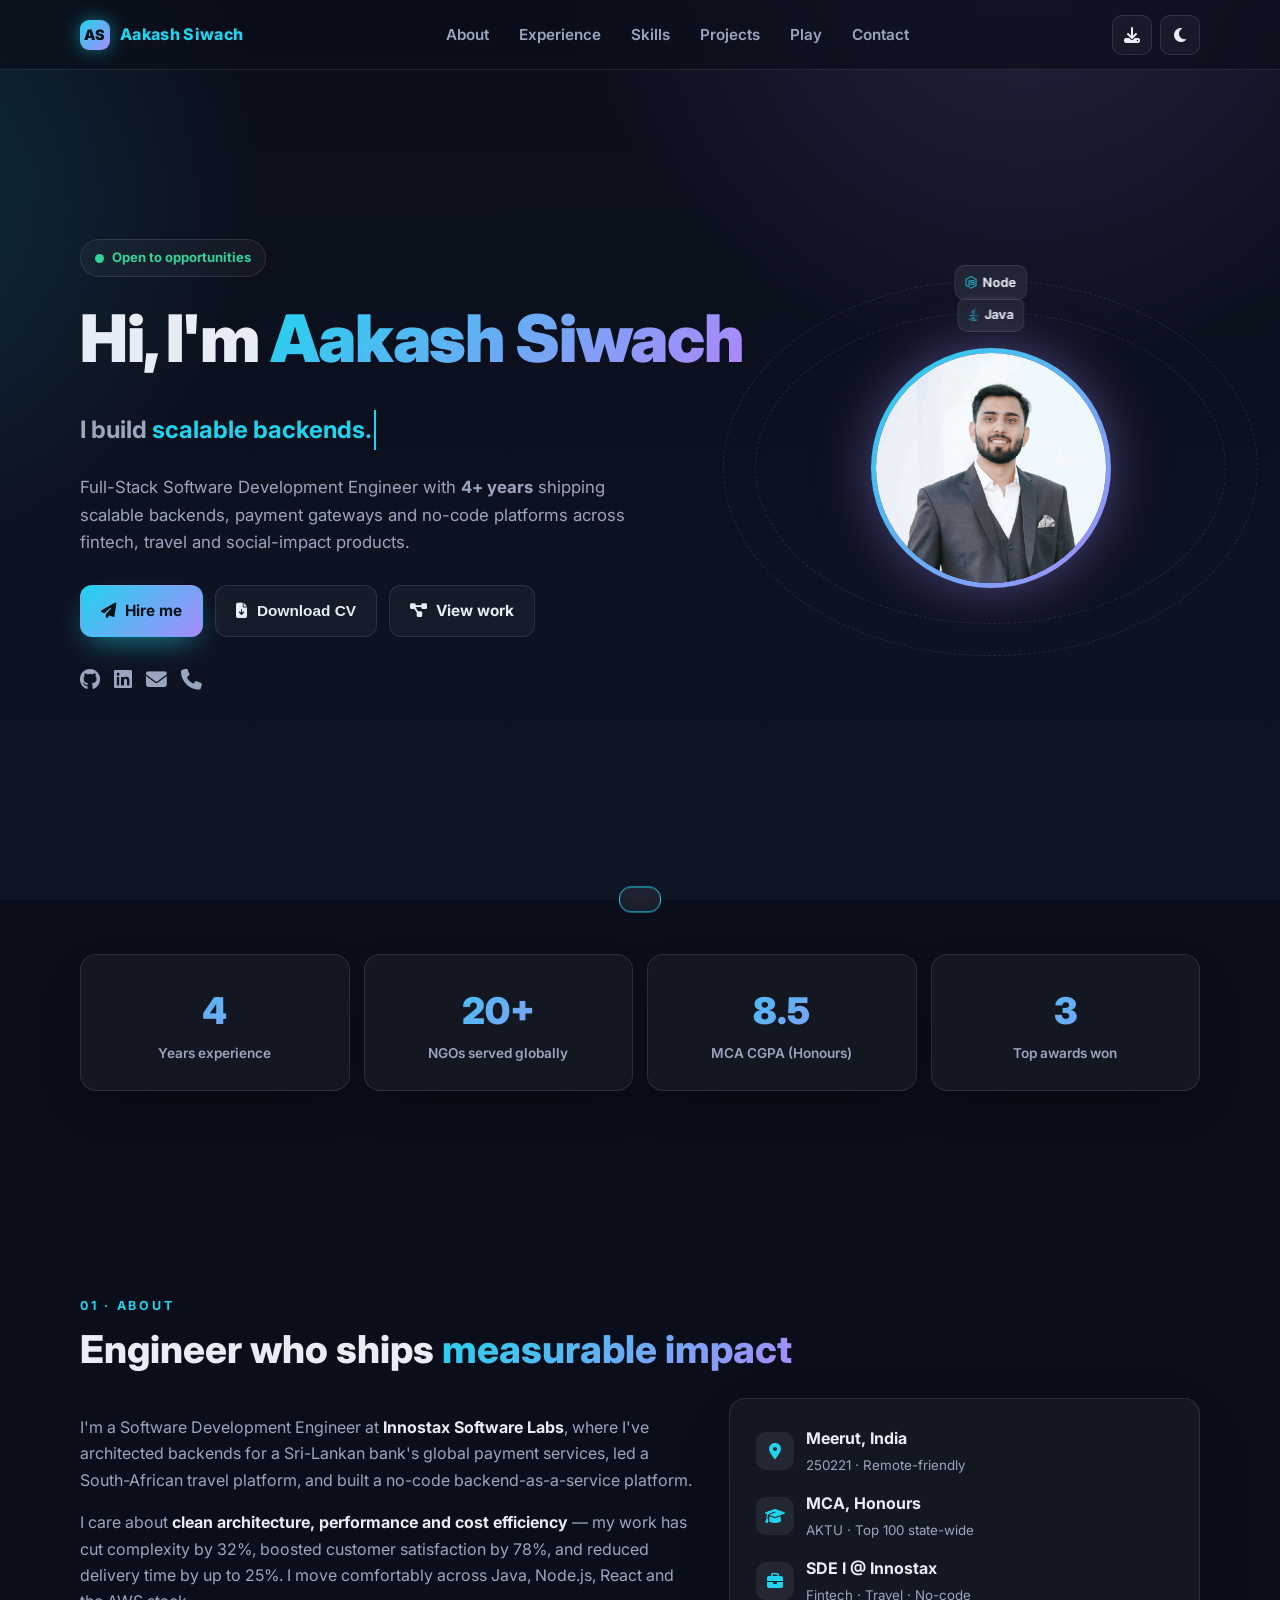
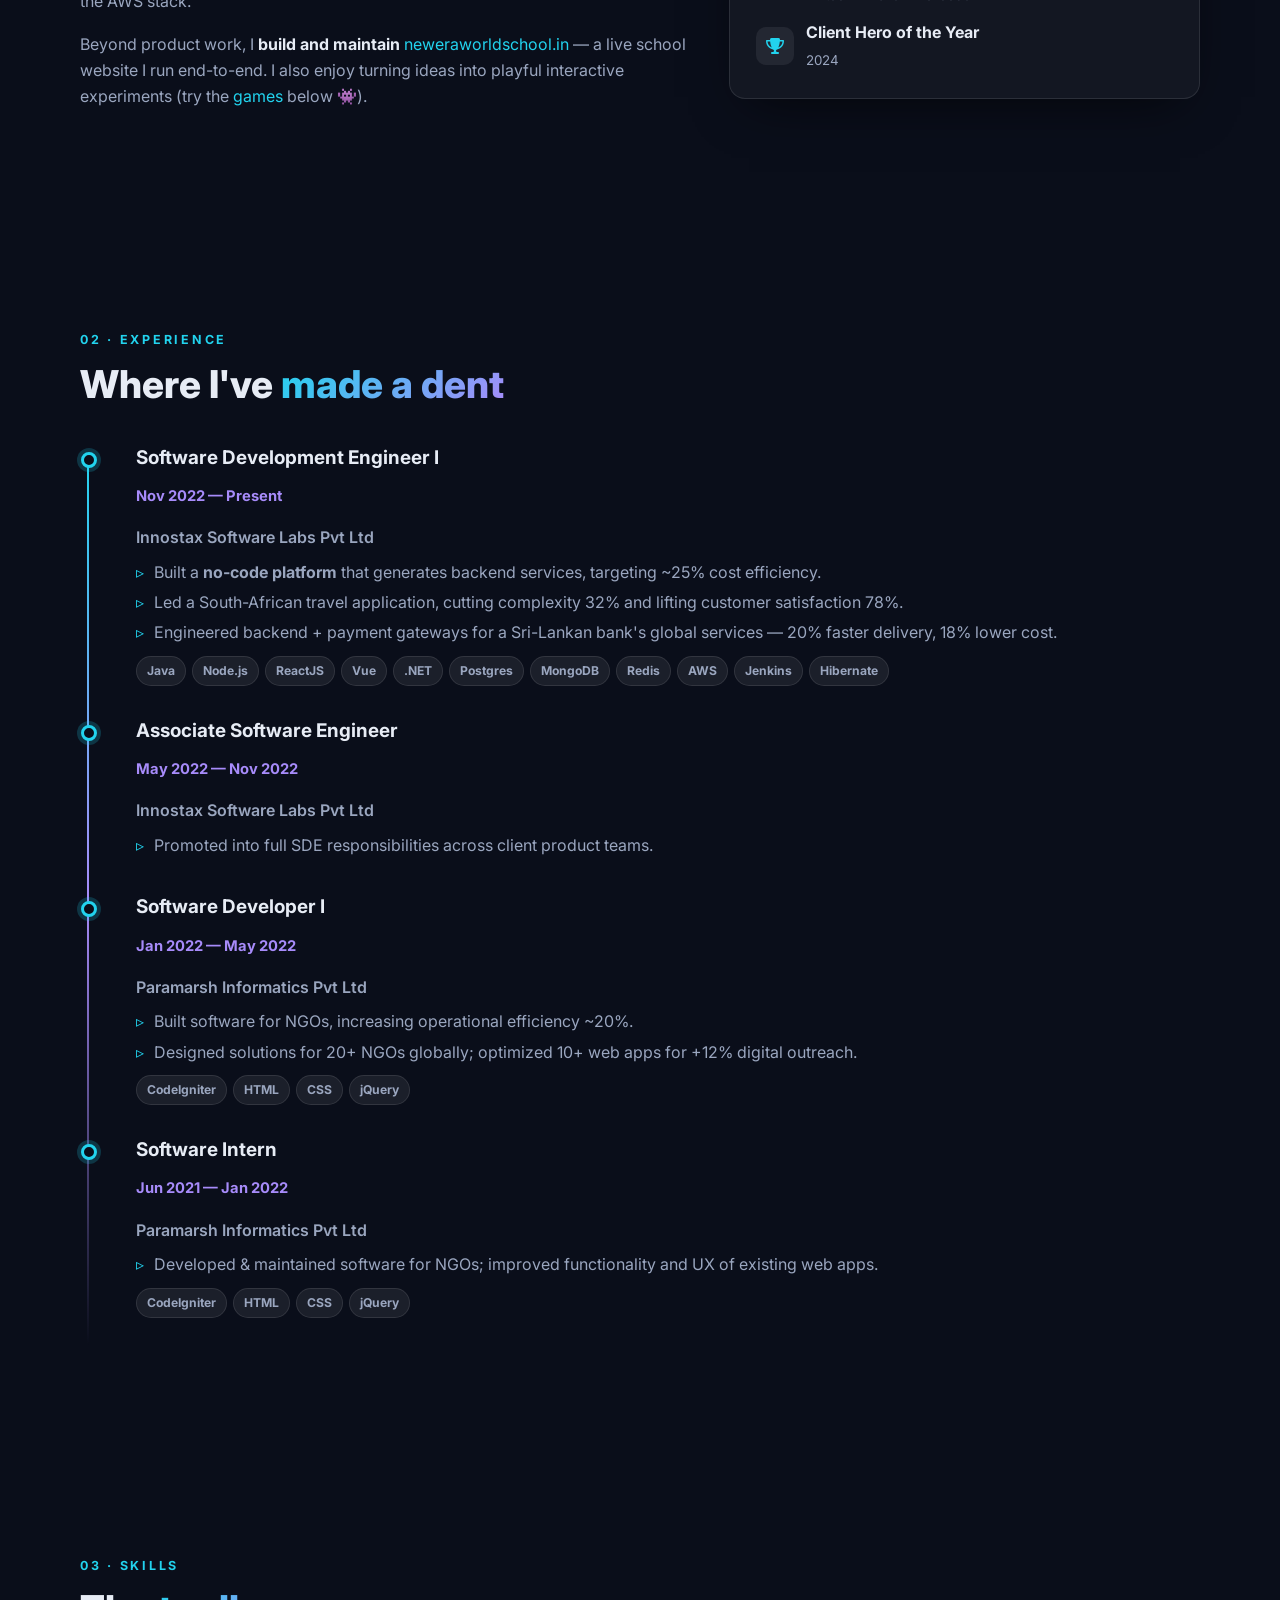
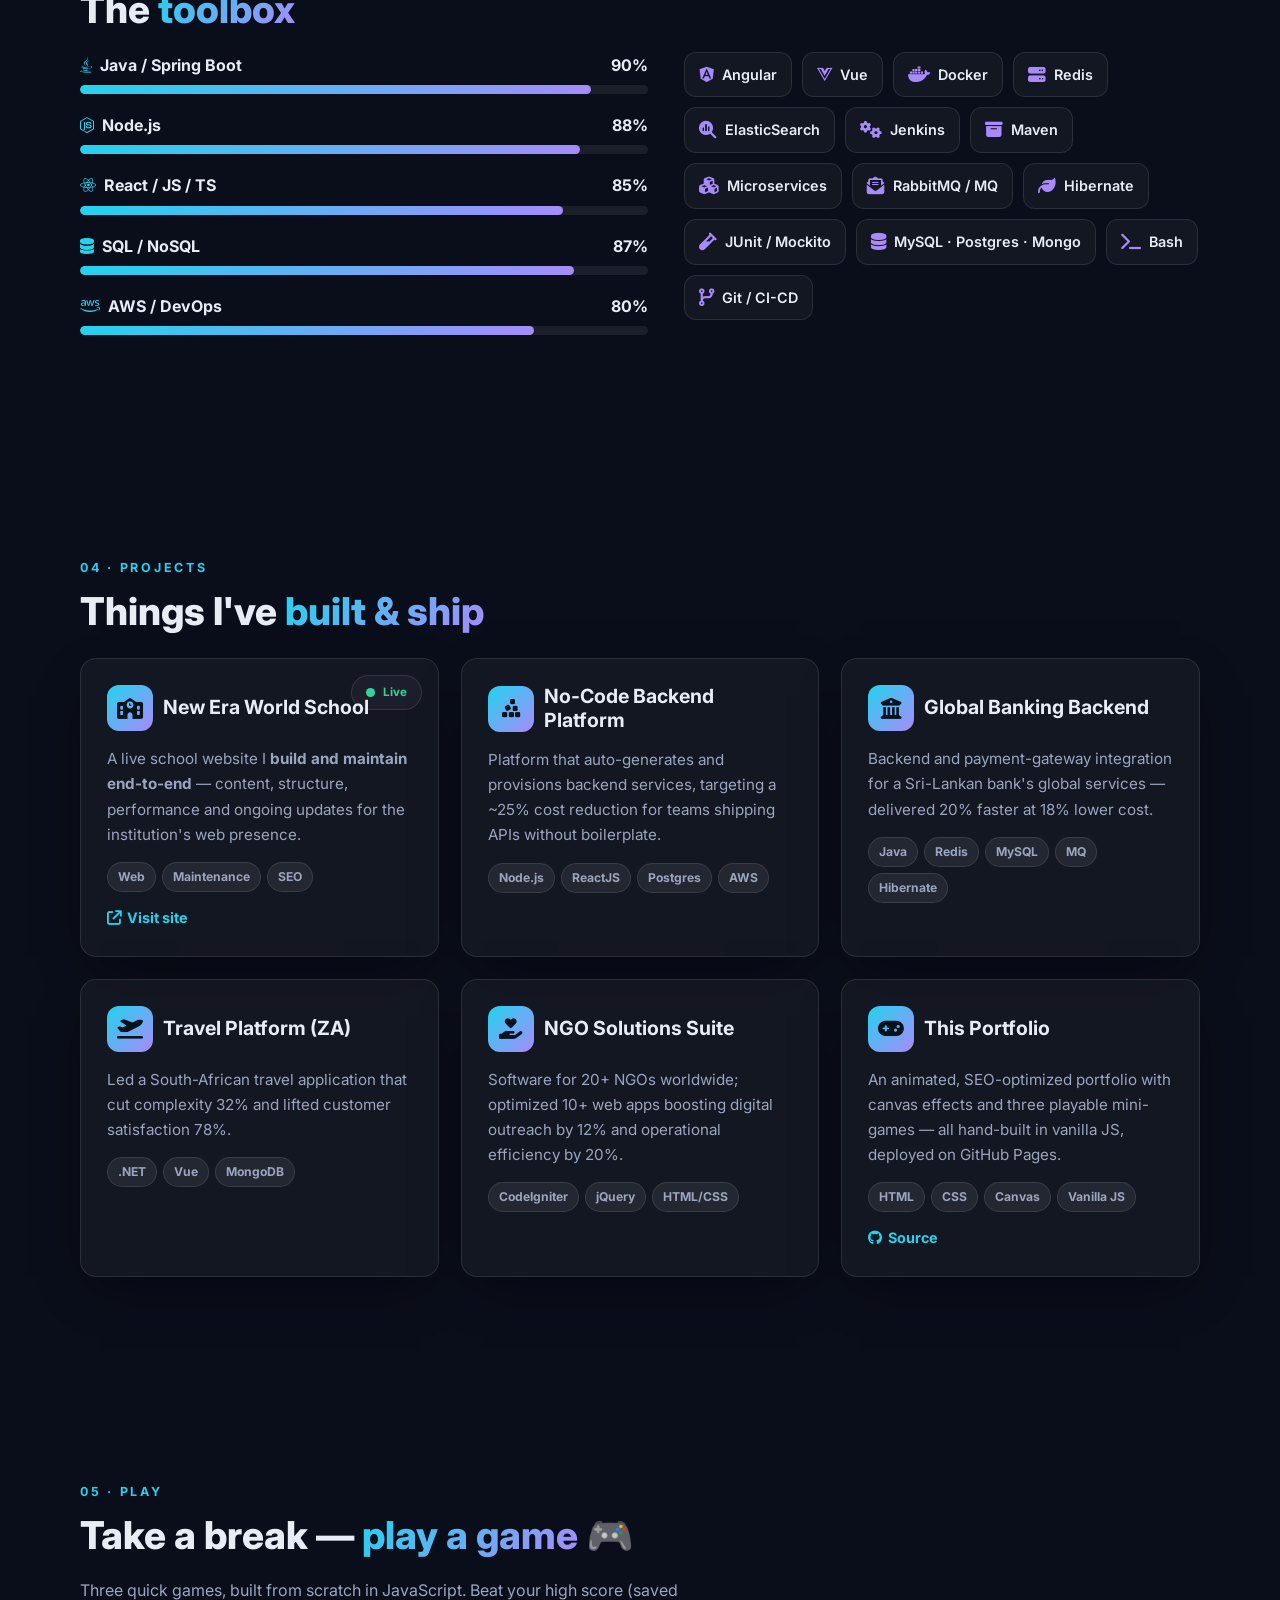
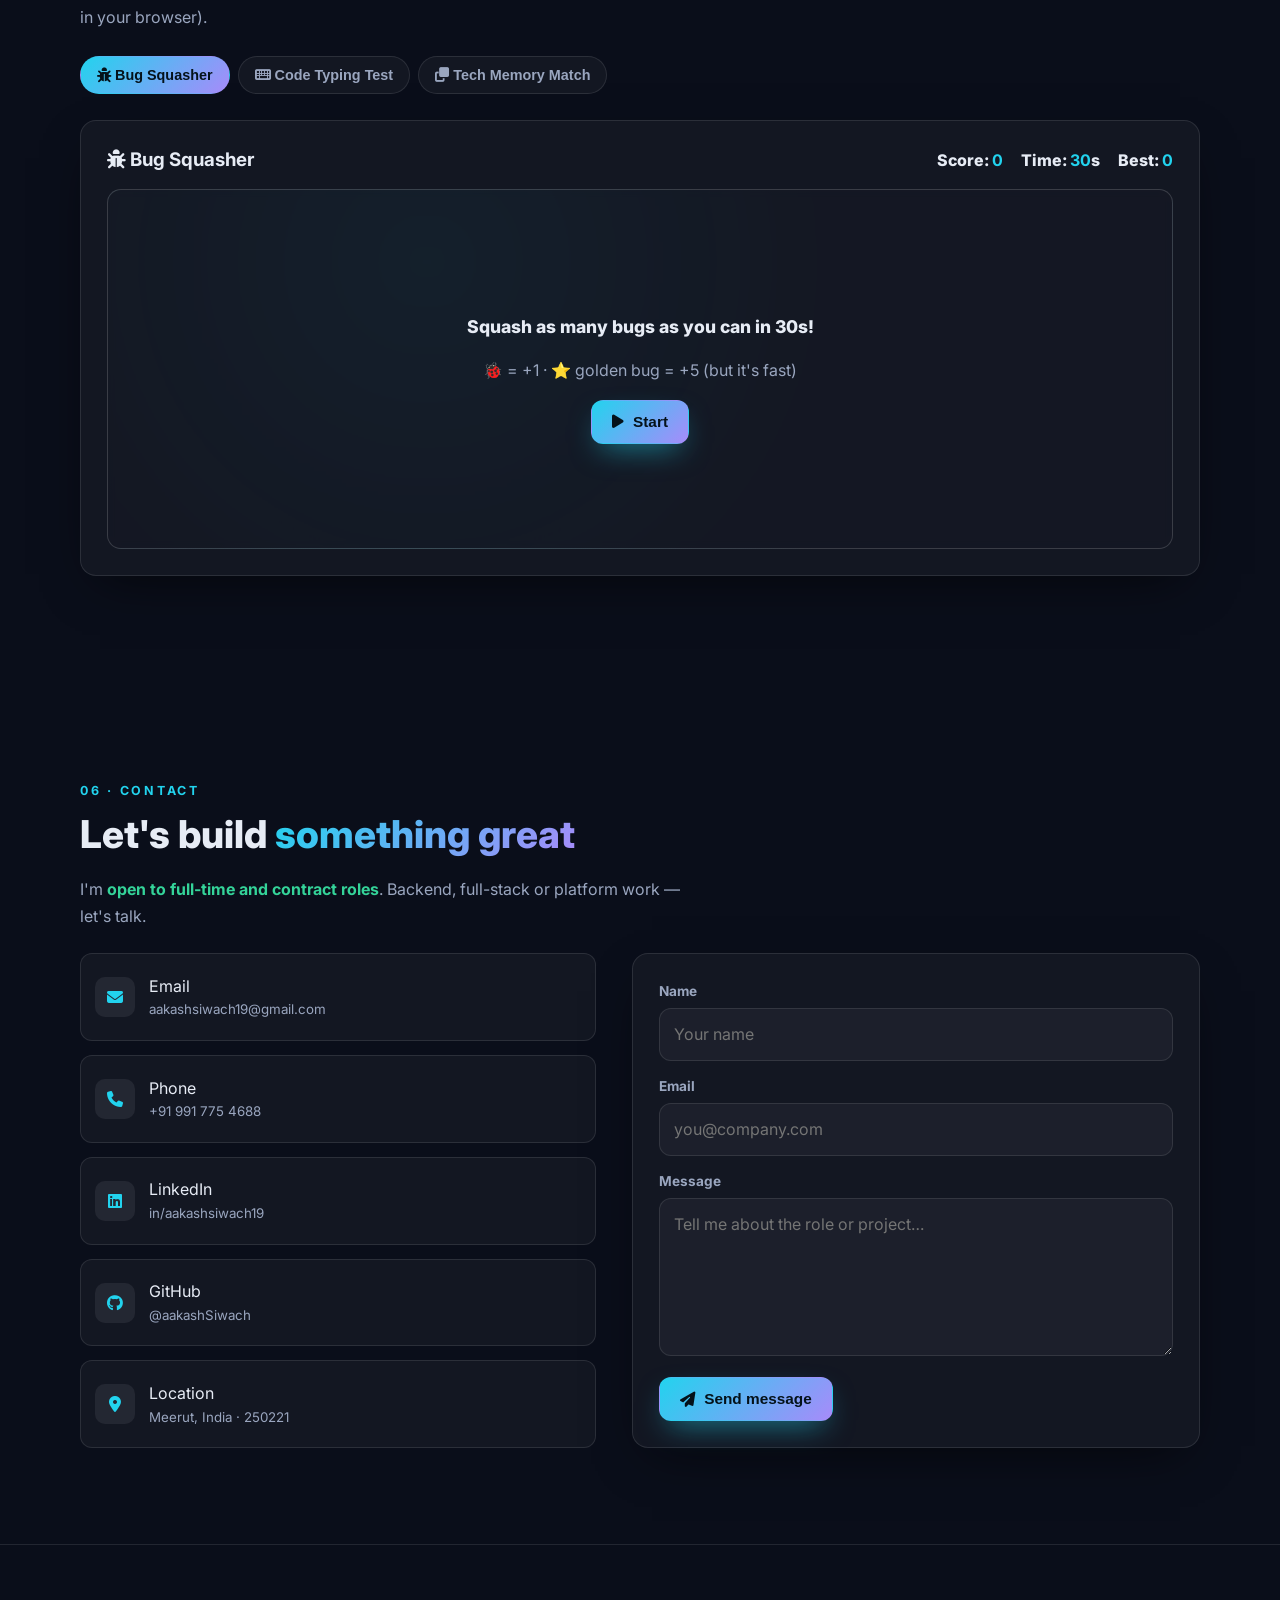
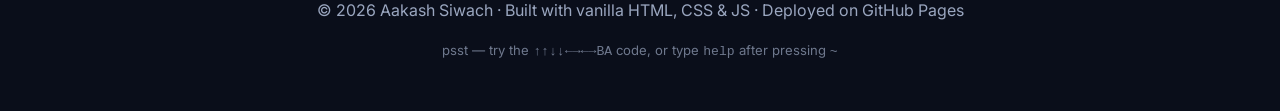
==== commit ff11b767: "Add real profile photo to hero avatar - Add assets/img/profile.jpg headshot - Replace text avatar wi" ====
--- a/index.html
+++ b/index.html
@@ -49,7 +49,7 @@
     "@type": "Person",
     "name": "Aakash Siwach",
     "url": "https://aakashsiwach.github.io/",
-    "image": "https://aakashsiwach.github.io/assets/img/og-cover.svg",
+    "image": "https://aakashsiwach.github.io/assets/img/profile.jpg",
     "jobTitle": "Software Development Engineer",
     "email": "mailto:aakashsiwach19@gmail.com",
     "telephone": "+91-9917754688",
@@ -117,7 +117,7 @@
         <div class="avatar-wrap">
           <div class="orbit"><div class="chip"><i class="fab fa-java"></i> Java</div></div>
           <div class="orbit two"><div class="chip"><i class="fab fa-node-js"></i> Node</div></div>
-          <div class="avatar">AS</div>
+          <div class="avatar"><img src="assets/img/profile.jpg" alt="Aakash Siwach — Full-Stack Software Development Engineer" width="240" height="240" loading="eager" decoding="async" /></div>
         </div>
       </div>
     </section>
--- a/assets/css/style.css
+++ b/assets/css/style.css
@@ -163,6 +163,12 @@
   width: 240px; height: 240px; border-radius: 50%; display: grid; place-items: center;
   font-size: 5rem; font-weight: 900; color: #04121a; background: var(--grad);
   box-shadow: 0 0 60px -10px rgba(167, 139, 250, 0.6); position: relative; z-index: 2;
+  padding: 5px; /* gradient ring around photo */
+}
+.avatar img {
+  width: 100%; height: 100%; border-radius: 50%; object-fit: cover;
+  object-position: center 18%; /* bias toward face */
+  background: var(--bg-2);
 }
 .orbit { position: absolute; inset: -36px; border: 1px dashed var(--border); border-radius: 50%; animation: spin 22s linear infinite; }
 .orbit.two { inset: -68px; animation-duration: 34s; animation-direction: reverse; }
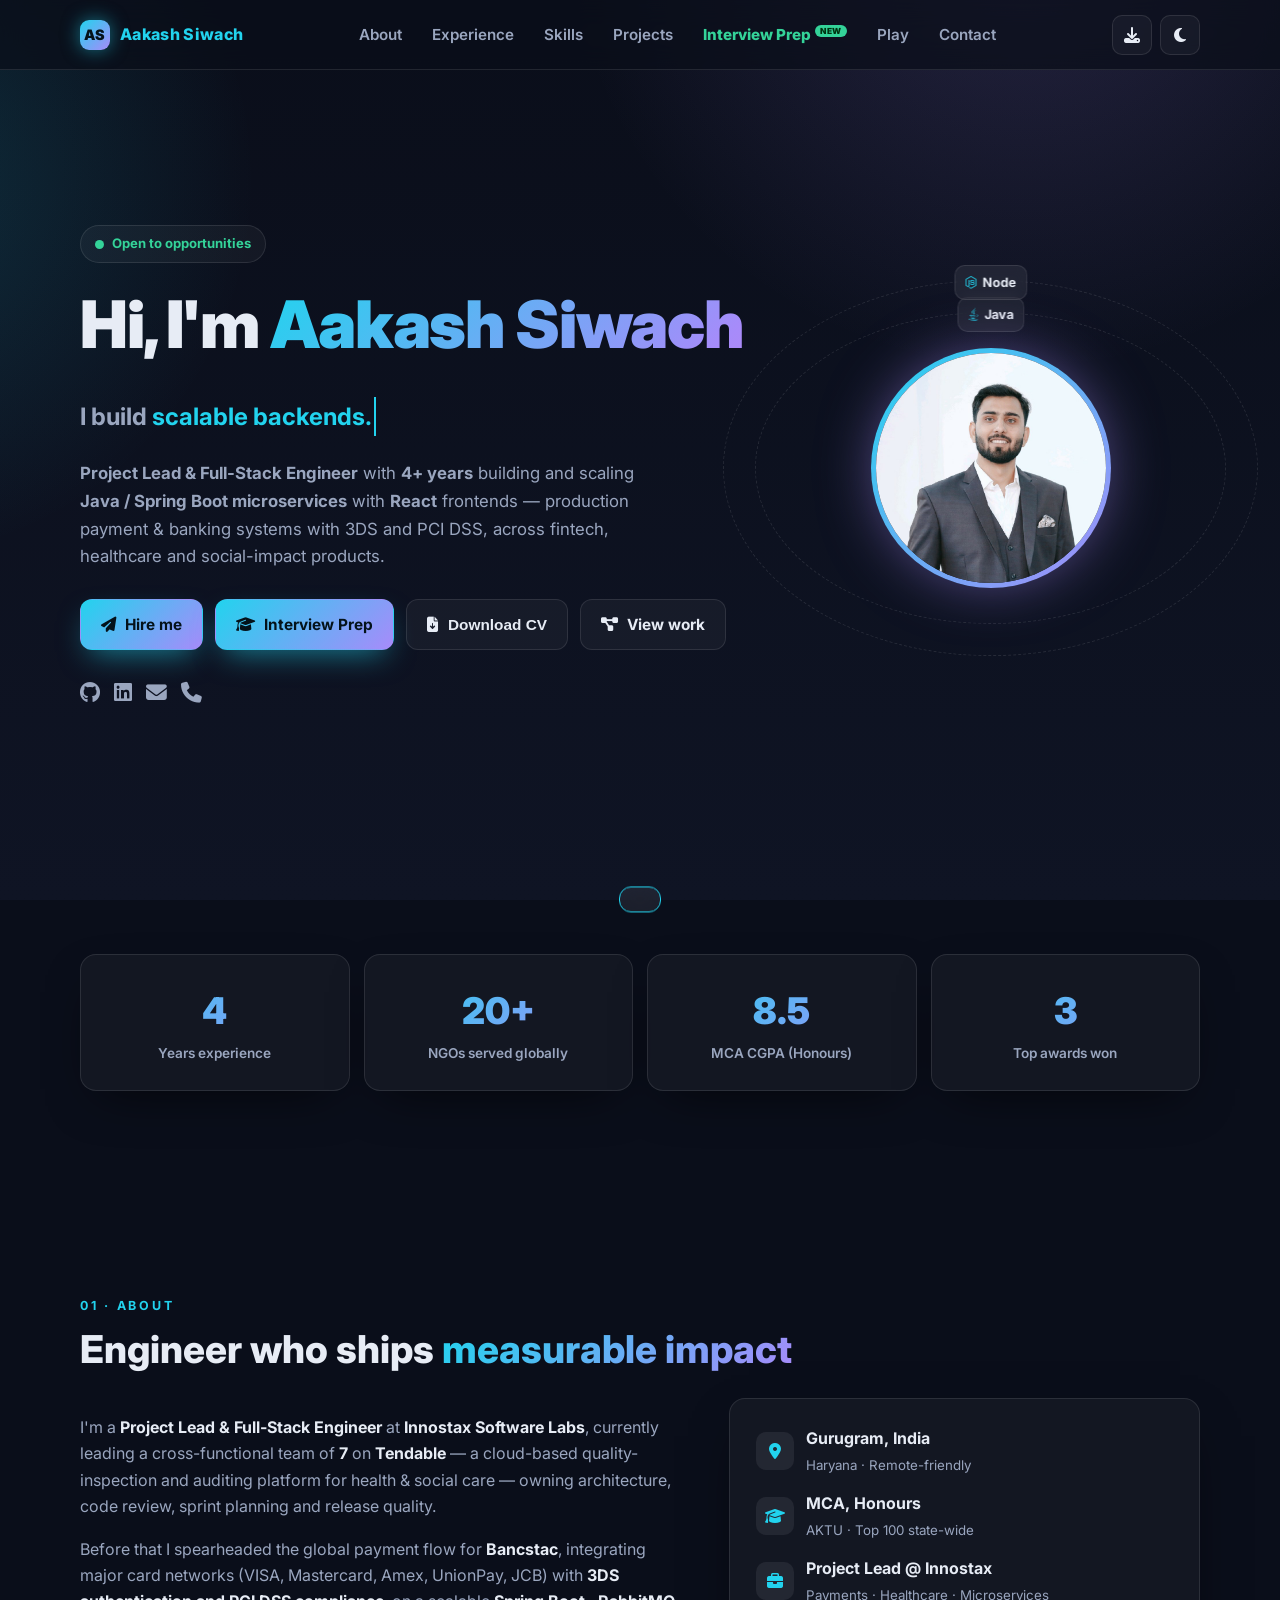
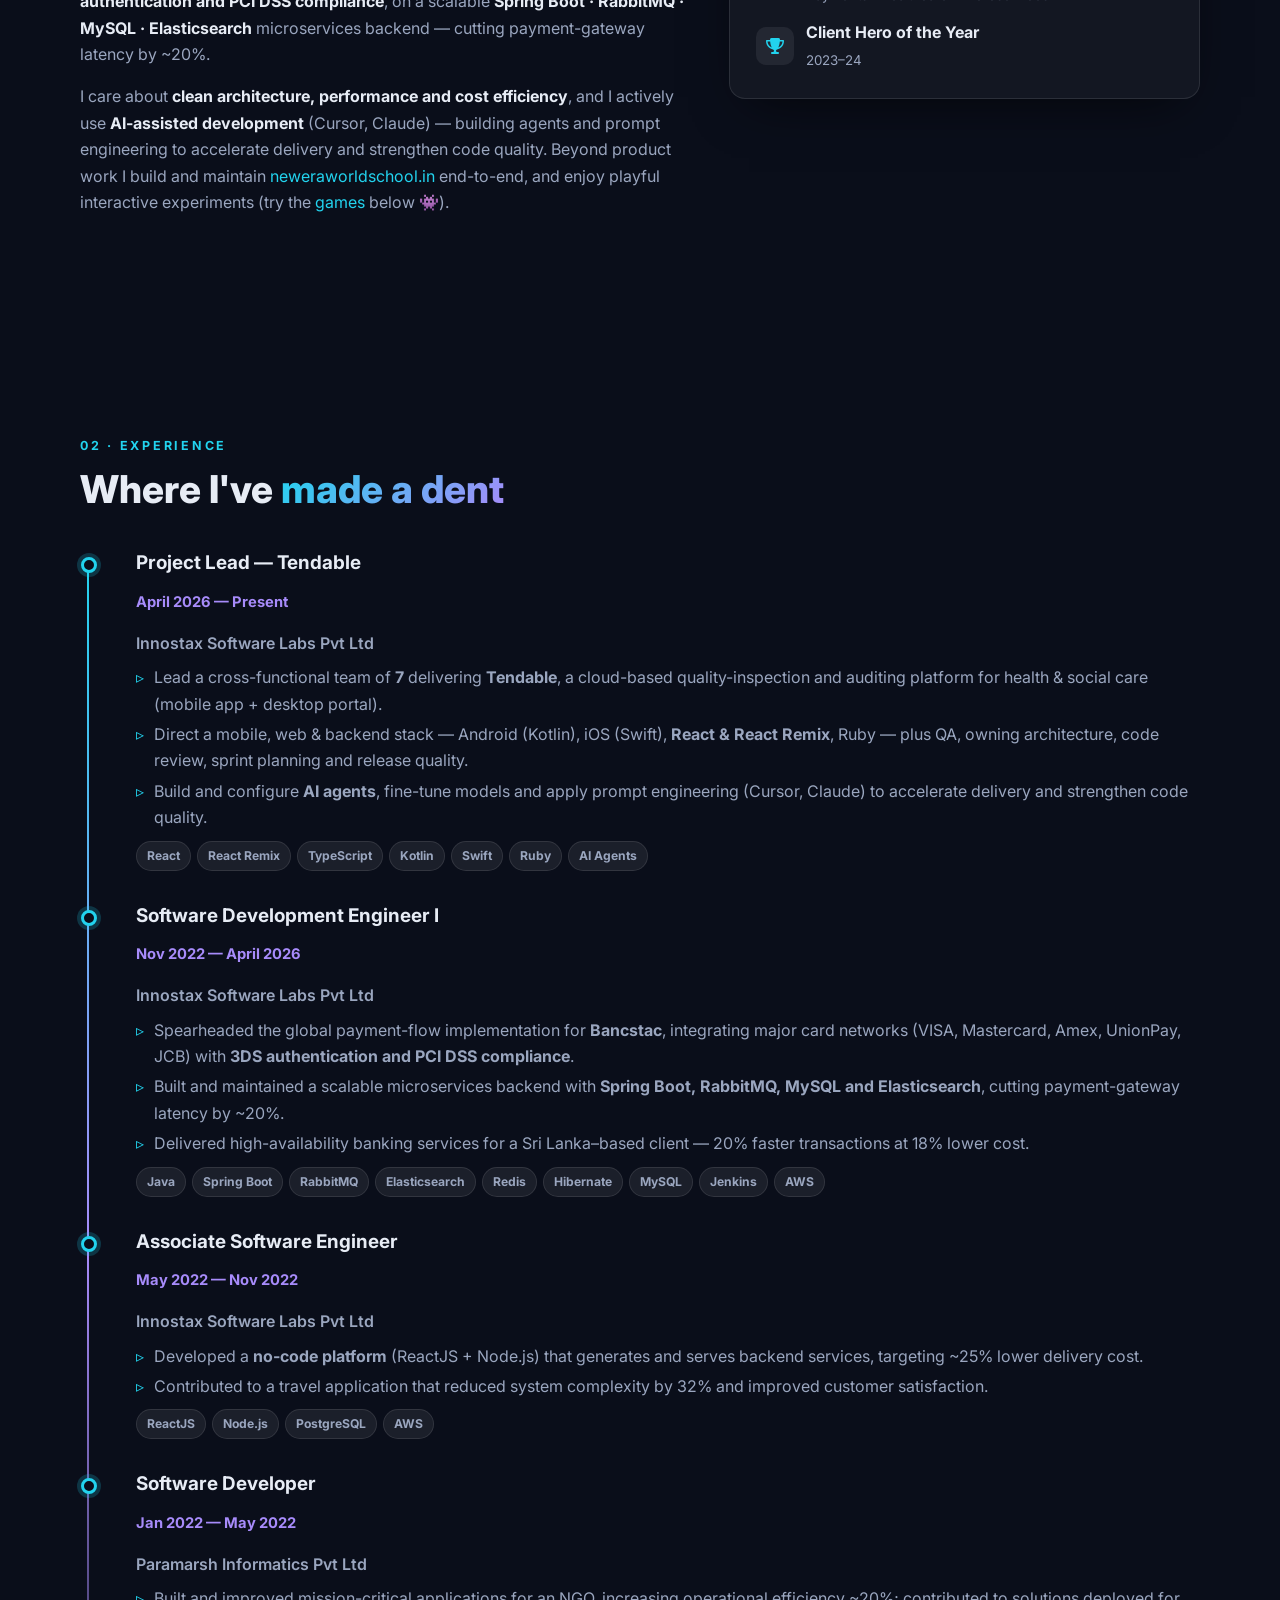
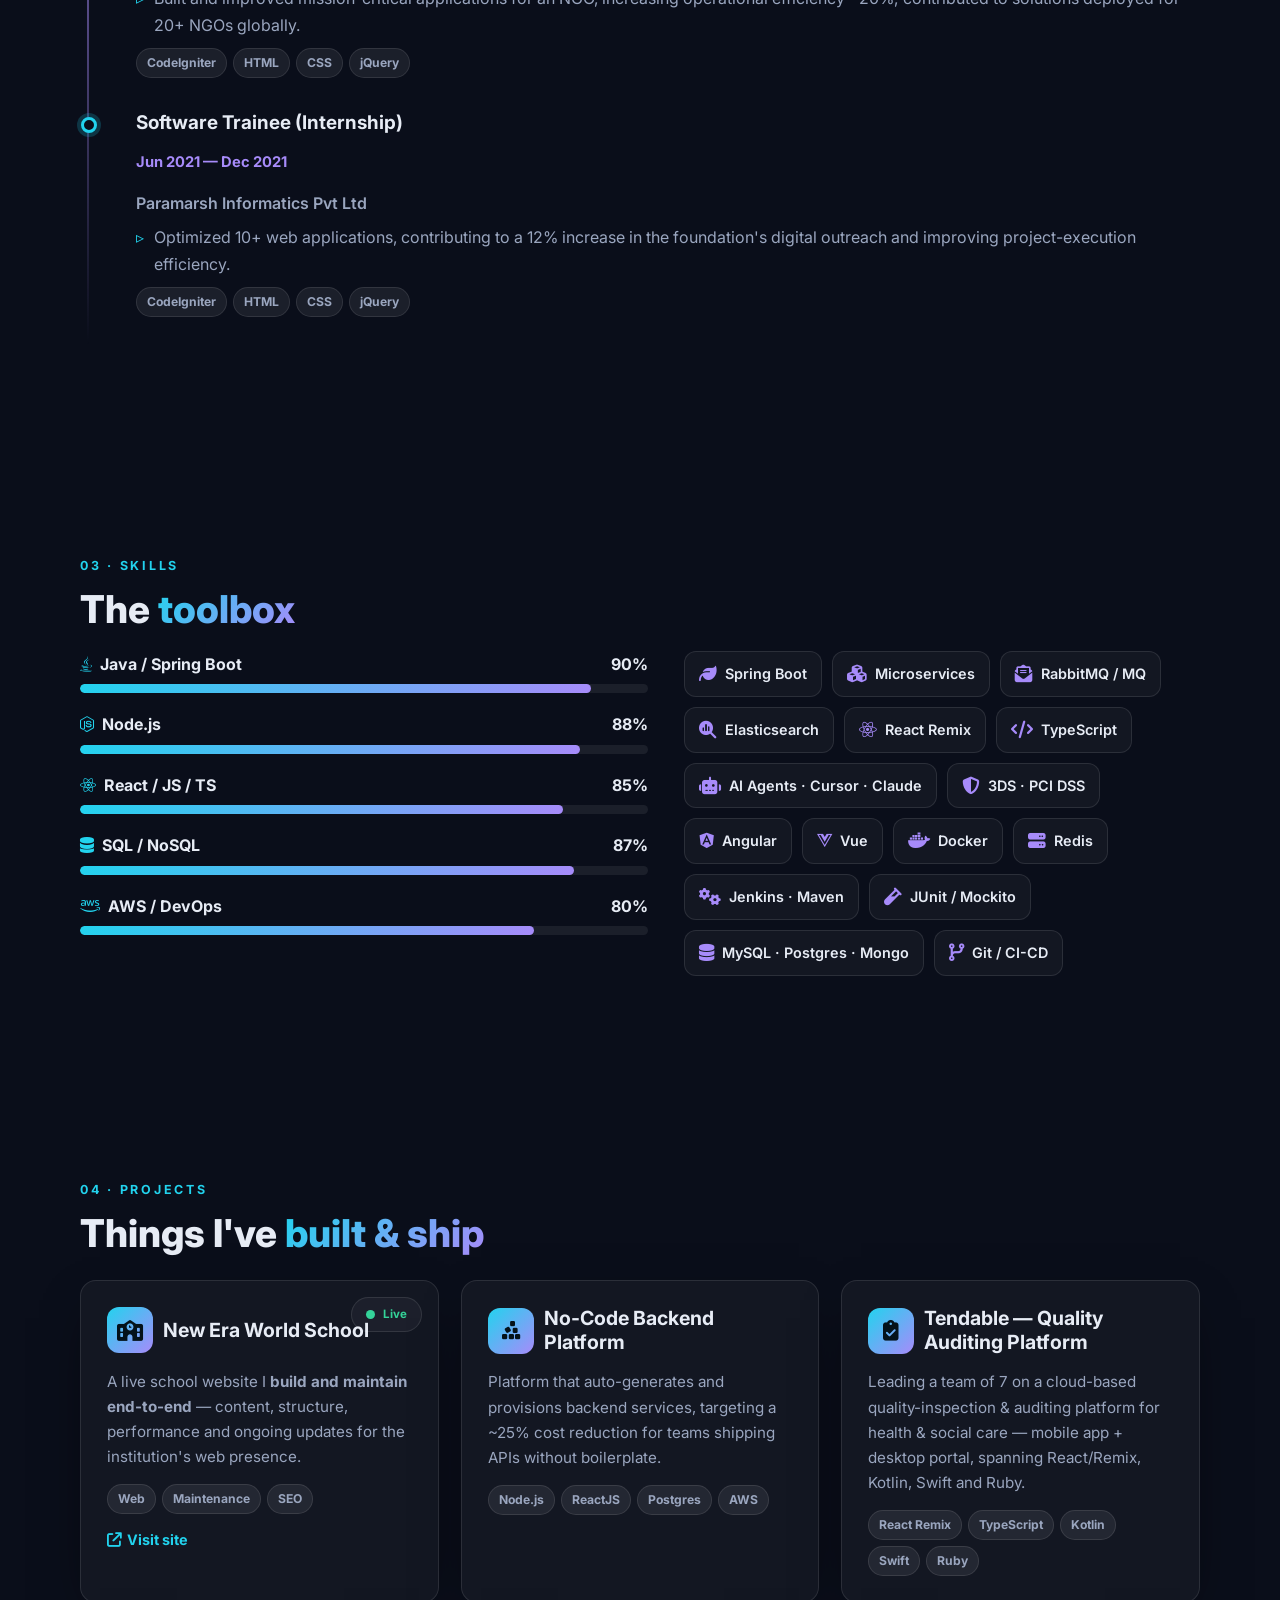
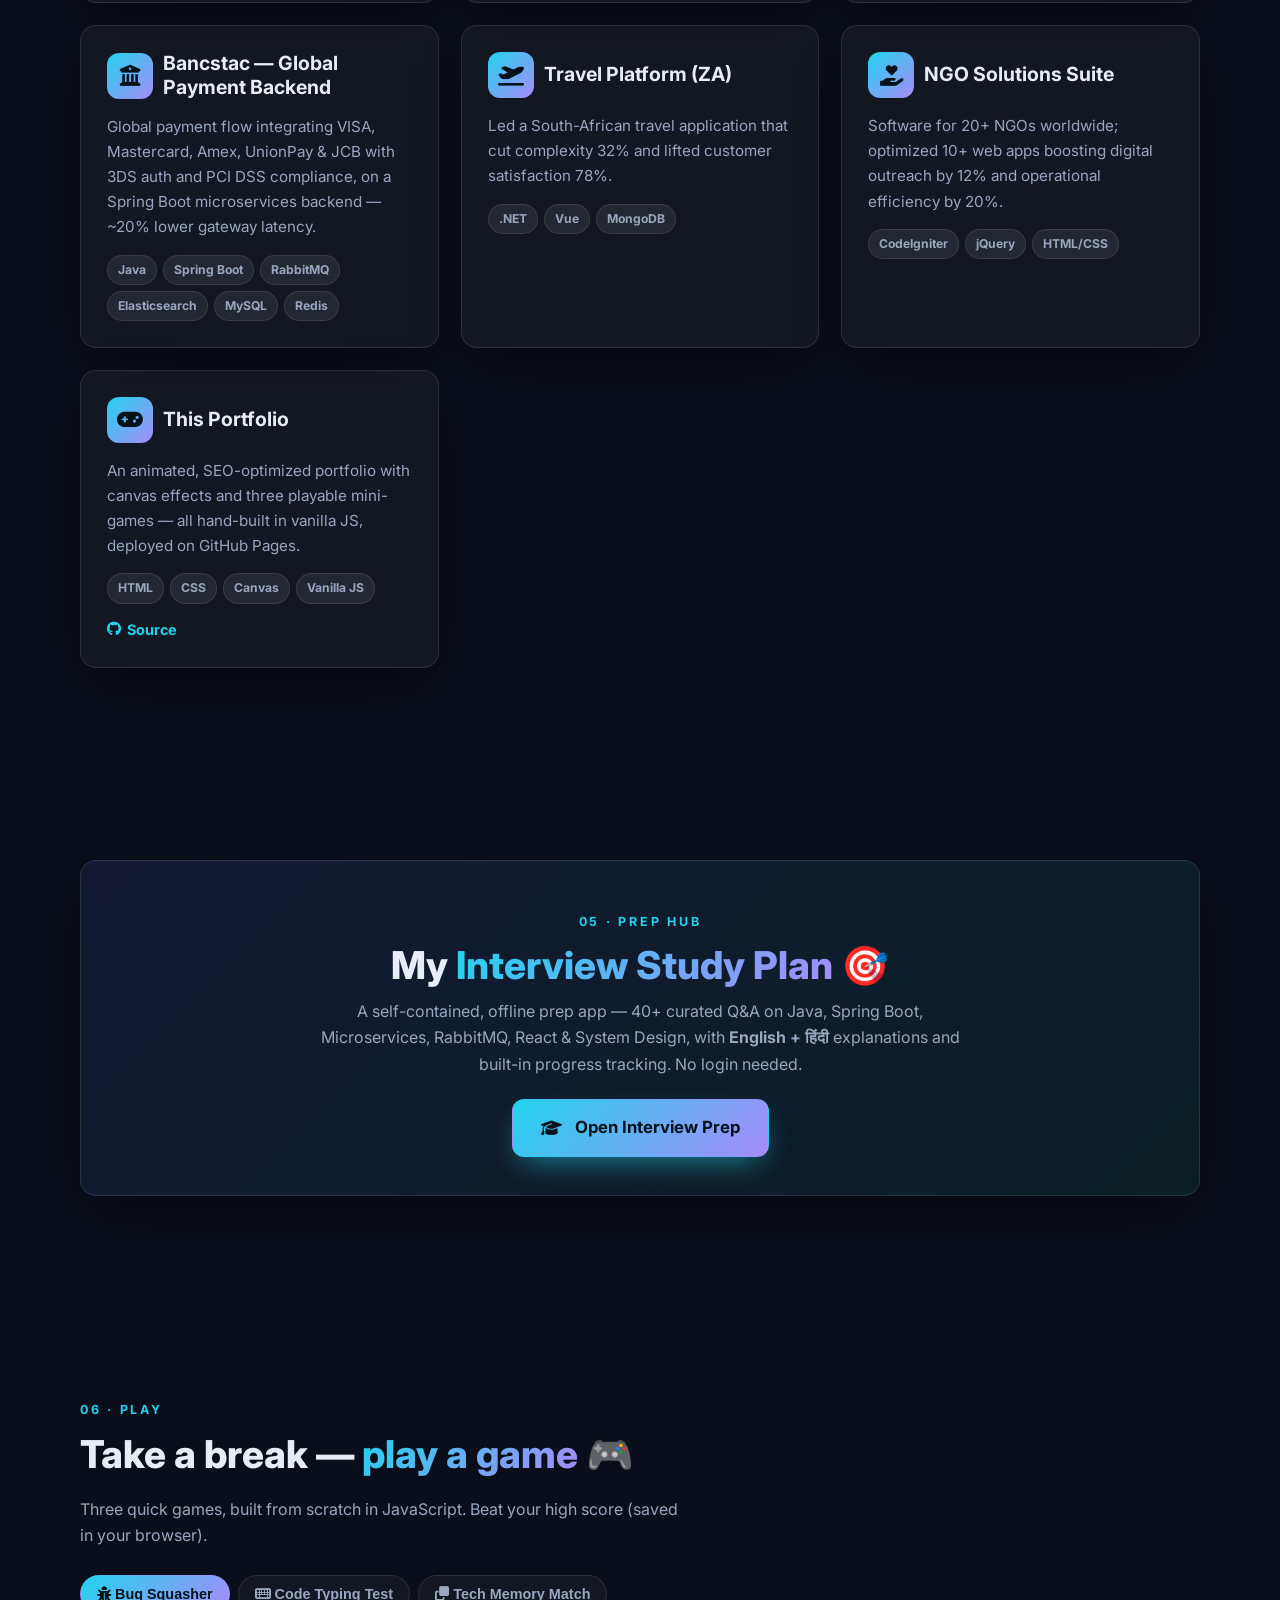
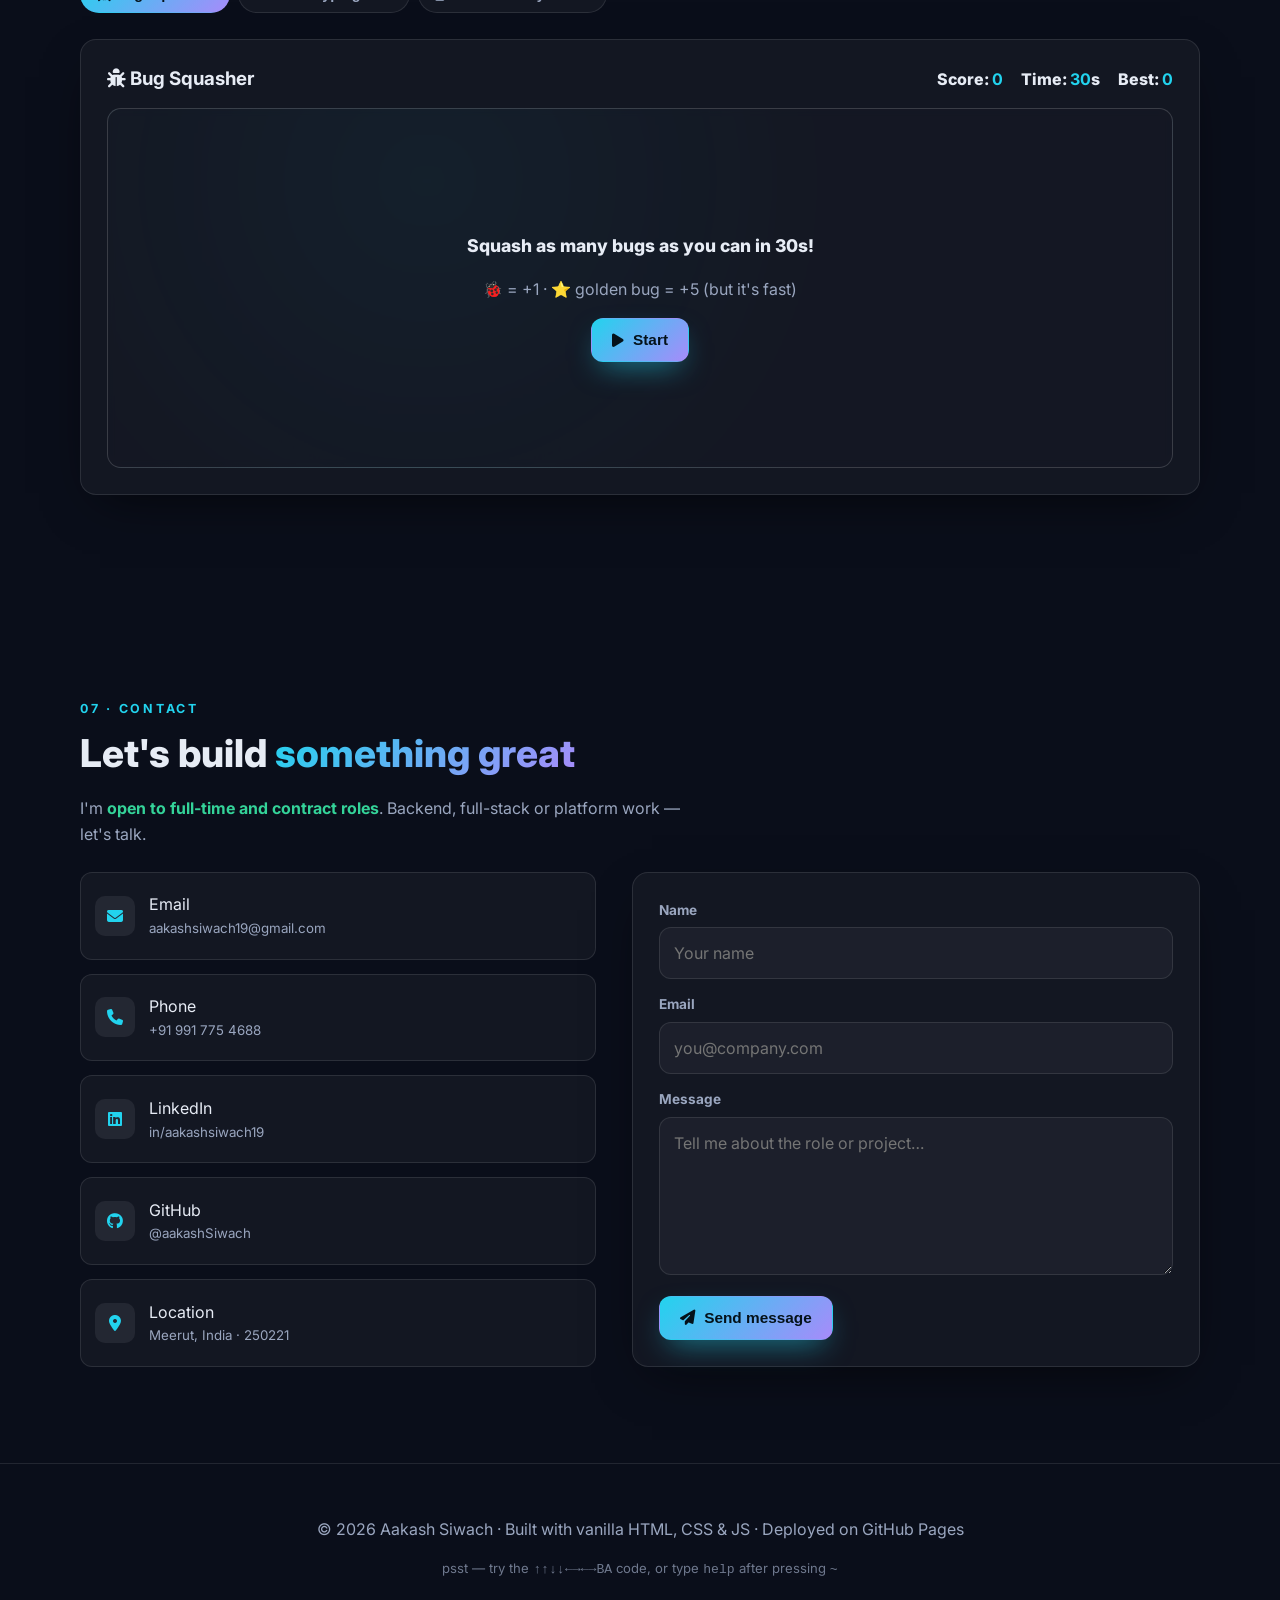
==== commit 18bff3b8: "Add Interview Prep app + update profile to match resume (Project Lead, Bancstac payments, Spring Boo" ====
--- a/index.html
+++ b/index.html
@@ -5,9 +5,9 @@
   <meta name="viewport" content="width=device-width, initial-scale=1.0" />
 
   <!-- ===== Primary SEO ===== -->
-  <title>Aakash Siwach — Full-Stack Software Development Engineer | Java, Node.js, React</title>
-  <meta name="description" content="Aakash Siwach is a Full-Stack Software Development Engineer (SDE) from Meerut, India, with 4+ years building scalable backends, payment gateways and no-code platforms in Java, Node.js, React, and AWS. Open to opportunities." />
-  <meta name="keywords" content="Aakash Siwach, Software Development Engineer, Full Stack Developer, Java Developer, Node.js, ReactJS, AWS, Microservices, Backend Engineer, Meerut, Hire Developer India" />
+  <title>Aakash Siwach — Project Lead & Full-Stack Engineer | Java, Spring Boot, Microservices, React</title>
+  <meta name="description" content="Aakash Siwach is a Project Lead and Full-Stack Engineer with 4+ years building and scaling Java / Spring Boot microservices with React frontends — payment &amp; banking systems with 3DS and PCI DSS. Skilled in RabbitMQ, Elasticsearch, TypeScript, AWS and AI-assisted development. Open to opportunities." />
+  <meta name="keywords" content="Aakash Siwach, Project Lead, Software Development Engineer, Full Stack Developer, Java Developer, Spring Boot, Microservices, RabbitMQ, Elasticsearch, ReactJS, React Remix, TypeScript, AWS, Payment Gateway, PCI DSS, Backend Engineer, Gurugram, Meerut, Hire Developer India" />
   <meta name="author" content="Aakash Siwach" />
   <meta name="robots" content="index, follow, max-image-preview:large" />
   <meta name="theme-color" content="#0a0e1a" />
@@ -18,7 +18,10 @@
   <meta property="og:url" content="https://aakashsiwach.github.io/" />
   <meta property="og:title" content="Aakash Siwach — Full-Stack Software Development Engineer" />
   <meta property="og:description" content="4+ years building scalable backends, payment gateways and no-code platforms in Java, Node.js, React & AWS. Open to opportunities." />
-  <meta property="og:image" content="https://aakashsiwach.github.io/assets/img/og-cover.svg" />
+  <meta property="og:image" content="https://aakashsiwach.github.io/assets/img/og-cover.jpg" />
+  <meta property="og:image:width" content="1200" />
+  <meta property="og:image:height" content="630" />
+  <meta property="og:image:alt" content="Aakash Siwach — Full-Stack Software Development Engineer" />
   <meta property="og:locale" content="en_US" />
   <meta property="og:site_name" content="Aakash Siwach Portfolio" />
 
@@ -26,7 +29,7 @@
   <meta name="twitter:card" content="summary_large_image" />
   <meta name="twitter:title" content="Aakash Siwach — Full-Stack Software Development Engineer" />
   <meta name="twitter:description" content="4+ years building scalable backends, payment gateways & no-code platforms in Java, Node.js, React & AWS." />
-  <meta name="twitter:image" content="https://aakashsiwach.github.io/assets/img/og-cover.svg" />
+  <meta name="twitter:image" content="https://aakashsiwach.github.io/assets/img/og-cover.jpg" />
 
   <!-- ===== Performance ===== -->
   <link rel="preconnect" href="https://cdnjs.cloudflare.com" crossorigin />
@@ -41,6 +44,10 @@
   <link rel="stylesheet" href="https://fonts.googleapis.com/css2?family=Inter:wght@400;600;700;800;900&family=Fira+Code:wght@400;500&display=swap" />
   <link rel="stylesheet" href="https://cdnjs.cloudflare.com/ajax/libs/font-awesome/6.5.1/css/all.min.css" referrerpolicy="no-referrer" />
   <link rel="stylesheet" href="assets/css/style.css" />
+  <style>
+    .nav-links a.nav-highlight{color:var(--good,#10b981);font-weight:800;}
+    .nav-links a.nav-highlight::after{content:"NEW";font-size:.55em;vertical-align:super;margin-left:4px;padding:1px 5px;border-radius:6px;background:var(--good,#10b981);color:#031;font-weight:900;letter-spacing:.5px;}
+  </style>
 
   <!-- ===== Structured data: Person ===== -->
   <script type="application/ld+json">
@@ -50,16 +57,16 @@
     "name": "Aakash Siwach",
     "url": "https://aakashsiwach.github.io/",
     "image": "https://aakashsiwach.github.io/assets/img/profile.jpg",
-    "jobTitle": "Software Development Engineer",
+    "jobTitle": "Project Lead — Full-Stack Engineer",
     "email": "mailto:aakashsiwach19@gmail.com",
     "telephone": "+91-9917754688",
-    "address": { "@type": "PostalAddress", "addressLocality": "Meerut", "postalCode": "250221", "addressCountry": "IN" },
+    "address": { "@type": "PostalAddress", "addressLocality": "Gurugram", "addressRegion": "Haryana", "addressCountry": "IN" },
     "alumniOf": [
       { "@type": "CollegeOrUniversity", "name": "Dr. A.P.J. Abdul Kalam Technical University, Lucknow" },
       { "@type": "CollegeOrUniversity", "name": "Chaudhary Charan Singh University, Meerut" }
     ],
     "worksFor": { "@type": "Organization", "name": "Innostax Software Labs Pvt Ltd" },
-    "knowsAbout": ["Java", "Node.js", "ReactJS", "Angular", "AWS", "Microservices", "PostgreSQL", "MongoDB", "Redis", "Docker"],
+    "knowsAbout": ["Java", "Spring Boot", "Microservices", "RabbitMQ", "Elasticsearch", "REST APIs", "Hibernate", "ReactJS", "React Remix", "TypeScript", "Node.js", "MySQL", "PostgreSQL", "MongoDB", "Redis", "AWS", "Docker", "Jenkins", "Payment Systems", "PCI DSS", "AI Agents"],
     "sameAs": [
       "https://github.com/aakashSiwach",
       "https://www.linkedin.com/in/aakashsiwach19"
@@ -82,6 +89,7 @@
         <a href="#experience">Experience</a>
         <a href="#skills">Skills</a>
         <a href="#projects">Projects</a>
+        <a href="interview/" class="nav-highlight">Interview Prep</a>
         <a href="#games">Play</a>
         <a href="#contact">Contact</a>
       </nav>
@@ -101,9 +109,10 @@
           <span class="badge"><span class="pulse"></span> Open to opportunities</span>
           <h1>Hi, I'm <span class="grad">Aakash Siwach</span></h1>
           <p class="typed-line">I build <span class="typed" id="typed"></span><span class="caret">&nbsp;</span></p>
-          <p class="sub">Full-Stack Software Development Engineer with <strong>4+ years</strong> shipping scalable backends, payment gateways and no-code platforms across fintech, travel and social-impact products.</p>
+          <p class="sub"><strong>Project Lead &amp; Full-Stack Engineer</strong> with <strong>4+ years</strong> building and scaling <strong>Java / Spring Boot microservices</strong> with <strong>React</strong> frontends — production payment &amp; banking systems with 3DS and PCI DSS, across fintech, healthcare and social-impact products.</p>
           <div class="hero-cta">
             <a class="btn btn-primary" href="#contact"><i class="fa-solid fa-paper-plane"></i> Hire me</a>
+            <a class="btn btn-primary" href="interview/"><i class="fa-solid fa-graduation-cap"></i> Interview Prep</a>
             <button class="btn btn-ghost" id="cvBtn2"><i class="fa-solid fa-file-arrow-down"></i> Download CV</button>
             <a class="btn btn-ghost" href="#projects"><i class="fa-solid fa-diagram-project"></i> View work</a>
           </div>
@@ -140,16 +149,16 @@
       </div>
       <div class="about-grid" style="margin-top:26px;">
         <div class="reveal">
-          <p>I'm a Software Development Engineer at <strong>Innostax Software Labs</strong>, where I've architected backends for a Sri-Lankan bank's global payment services, led a South-African travel platform, and built a no-code backend-as-a-service platform.</p>
-          <p>I care about <strong>clean architecture, performance and cost efficiency</strong> — my work has cut complexity by 32%, boosted customer satisfaction by 78%, and reduced delivery time by up to 25%. I move comfortably across Java, Node.js, React and the AWS stack.</p>
-          <p>Beyond product work, I <strong>build and maintain</strong> <a href="https://neweraworldschool.in/" target="_blank" rel="noopener">neweraworldschool.in</a> — a live school website I run end-to-end. I also enjoy turning ideas into playful interactive experiments (try the <a href="#games">games</a> below 👾).</p>
+          <p>I'm a <strong>Project Lead &amp; Full-Stack Engineer</strong> at <strong>Innostax Software Labs</strong>, currently leading a cross-functional team of <strong>7</strong> on <strong>Tendable</strong> — a cloud-based quality-inspection and auditing platform for health &amp; social care — owning architecture, code review, sprint planning and release quality.</p>
+          <p>Before that I spearheaded the global payment flow for <strong>Bancstac</strong>, integrating major card networks (VISA, Mastercard, Amex, UnionPay, JCB) with <strong>3DS authentication and PCI DSS compliance</strong>, on a scalable <strong>Spring Boot · RabbitMQ · MySQL · Elasticsearch</strong> microservices backend — cutting payment-gateway latency by ~20%.</p>
+          <p>I care about <strong>clean architecture, performance and cost efficiency</strong>, and I actively use <strong>AI-assisted development</strong> (Cursor, Claude) — building agents and prompt engineering to accelerate delivery and strengthen code quality. Beyond product work I build and maintain <a href="https://neweraworldschool.in/" target="_blank" rel="noopener">neweraworldschool.in</a> end-to-end, and enjoy playful interactive experiments (try the <a href="#games">games</a> below 👾).</p>
         </div>
         <div class="card reveal">
           <div class="facts">
-            <div class="fact"><i class="fa-solid fa-location-dot"></i><div><strong>Meerut, India</strong><br><small style="color:var(--muted)">250221 · Remote-friendly</small></div></div>
+            <div class="fact"><i class="fa-solid fa-location-dot"></i><div><strong>Gurugram, India</strong><br><small style="color:var(--muted)">Haryana · Remote-friendly</small></div></div>
             <div class="fact"><i class="fa-solid fa-graduation-cap"></i><div><strong>MCA, Honours</strong><br><small style="color:var(--muted)">AKTU · Top 100 state-wide</small></div></div>
-            <div class="fact"><i class="fa-solid fa-briefcase"></i><div><strong>SDE I @ Innostax</strong><br><small style="color:var(--muted)">Fintech · Travel · No-code</small></div></div>
-            <div class="fact"><i class="fa-solid fa-trophy"></i><div><strong>Client Hero of the Year</strong><br><small style="color:var(--muted)">2024</small></div></div>
+            <div class="fact"><i class="fa-solid fa-briefcase"></i><div><strong>Project Lead @ Innostax</strong><br><small style="color:var(--muted)">Payments · Healthcare · Microservices</small></div></div>
+            <div class="fact"><i class="fa-solid fa-trophy"></i><div><strong>Client Hero of the Year</strong><br><small style="color:var(--muted)">2023–24</small></div></div>
           </div>
         </div>
       </div>
@@ -163,39 +172,55 @@
       </div>
       <div class="timeline">
         <div class="t-item reveal">
-          <h3>Software Development Engineer I</h3>
-          <p class="t-meta">Nov 2022 — Present</p>
+          <h3>Project Lead — Tendable</h3>
+          <p class="t-meta">April 2026 — Present</p>
           <p class="t-co">Innostax Software Labs Pvt Ltd</p>
           <ul>
-            <li>Built a <strong>no-code platform</strong> that generates backend services, targeting ~25% cost efficiency.</li>
-            <li>Led a South-African travel application, cutting complexity 32% and lifting customer satisfaction 78%.</li>
-            <li>Engineered backend + payment gateways for a Sri-Lankan bank's global services — 20% faster delivery, 18% lower cost.</li>
+            <li>Lead a cross-functional team of <strong>7</strong> delivering <strong>Tendable</strong>, a cloud-based quality-inspection and auditing platform for health &amp; social care (mobile app + desktop portal).</li>
+            <li>Direct a mobile, web &amp; backend stack — Android (Kotlin), iOS (Swift), <strong>React &amp; React Remix</strong>, Ruby — plus QA, owning architecture, code review, sprint planning and release quality.</li>
+            <li>Build and configure <strong>AI agents</strong>, fine-tune models and apply prompt engineering (Cursor, Claude) to accelerate delivery and strengthen code quality.</li>
           </ul>
           <div class="stack">
-            <span class="tag">Java</span><span class="tag">Node.js</span><span class="tag">ReactJS</span><span class="tag">Vue</span><span class="tag">.NET</span><span class="tag">Postgres</span><span class="tag">MongoDB</span><span class="tag">Redis</span><span class="tag">AWS</span><span class="tag">Jenkins</span><span class="tag">Hibernate</span>
+            <span class="tag">React</span><span class="tag">React Remix</span><span class="tag">TypeScript</span><span class="tag">Kotlin</span><span class="tag">Swift</span><span class="tag">Ruby</span><span class="tag">AI Agents</span>
+          </div>
+        </div>
+        <div class="t-item reveal">
+          <h3>Software Development Engineer I</h3>
+          <p class="t-meta">Nov 2022 — April 2026</p>
+          <p class="t-co">Innostax Software Labs Pvt Ltd</p>
+          <ul>
+            <li>Spearheaded the global payment-flow implementation for <strong>Bancstac</strong>, integrating major card networks (VISA, Mastercard, Amex, UnionPay, JCB) with <strong>3DS authentication and PCI DSS compliance</strong>.</li>
+            <li>Built and maintained a scalable microservices backend with <strong>Spring Boot, RabbitMQ, MySQL and Elasticsearch</strong>, cutting payment-gateway latency by ~20%.</li>
+            <li>Delivered high-availability banking services for a Sri Lanka–based client — 20% faster transactions at 18% lower cost.</li>
+          </ul>
+          <div class="stack">
+            <span class="tag">Java</span><span class="tag">Spring Boot</span><span class="tag">RabbitMQ</span><span class="tag">Elasticsearch</span><span class="tag">Redis</span><span class="tag">Hibernate</span><span class="tag">MySQL</span><span class="tag">Jenkins</span><span class="tag">AWS</span>
           </div>
         </div>
         <div class="t-item reveal">
           <h3>Associate Software Engineer</h3>
           <p class="t-meta">May 2022 — Nov 2022</p>
           <p class="t-co">Innostax Software Labs Pvt Ltd</p>
-          <ul><li>Promoted into full SDE responsibilities across client product teams.</li></ul>
+          <ul>
+            <li>Developed a <strong>no-code platform</strong> (ReactJS + Node.js) that generates and serves backend services, targeting ~25% lower delivery cost.</li>
+            <li>Contributed to a travel application that reduced system complexity by 32% and improved customer satisfaction.</li>
+          </ul>
+          <div class="stack"><span class="tag">ReactJS</span><span class="tag">Node.js</span><span class="tag">PostgreSQL</span><span class="tag">AWS</span></div>
         </div>
         <div class="t-item reveal">
-          <h3>Software Developer I</h3>
+          <h3>Software Developer</h3>
           <p class="t-meta">Jan 2022 — May 2022</p>
           <p class="t-co">Paramarsh Informatics Pvt Ltd</p>
           <ul>
-            <li>Built software for NGOs, increasing operational efficiency ~20%.</li>
-            <li>Designed solutions for 20+ NGOs globally; optimized 10+ web apps for +12% digital outreach.</li>
+            <li>Built and improved mission-critical applications for an NGO, increasing operational efficiency ~20%; contributed to solutions deployed for 20+ NGOs globally.</li>
           </ul>
           <div class="stack"><span class="tag">CodeIgniter</span><span class="tag">HTML</span><span class="tag">CSS</span><span class="tag">jQuery</span></div>
         </div>
         <div class="t-item reveal">
-          <h3>Software Intern</h3>
-          <p class="t-meta">Jun 2021 — Jan 2022</p>
+          <h3>Software Trainee (Internship)</h3>
+          <p class="t-meta">Jun 2021 — Dec 2021</p>
           <p class="t-co">Paramarsh Informatics Pvt Ltd</p>
-          <ul><li>Developed & maintained software for NGOs; improved functionality and UX of existing web apps.</li></ul>
+          <ul><li>Optimized 10+ web applications, contributing to a 12% increase in the foundation's digital outreach and improving project-execution efficiency.</li></ul>
           <div class="stack"><span class="tag">CodeIgniter</span><span class="tag">HTML</span><span class="tag">CSS</span><span class="tag">jQuery</span></div>
         </div>
       </div>
@@ -217,19 +242,21 @@
         </div>
         <div class="reveal">
           <div class="chips">
+            <span class="chip-skill"><i class="fas fa-leaf"></i>Spring Boot</span>
+            <span class="chip-skill"><i class="fas fa-cubes"></i>Microservices</span>
+            <span class="chip-skill"><i class="fas fa-envelope-open-text"></i>RabbitMQ / MQ</span>
+            <span class="chip-skill"><i class="fas fa-magnifying-glass-chart"></i>Elasticsearch</span>
+            <span class="chip-skill"><i class="fab fa-react"></i>React Remix</span>
+            <span class="chip-skill"><i class="fas fa-code"></i>TypeScript</span>
+            <span class="chip-skill"><i class="fas fa-robot"></i>AI Agents · Cursor · Claude</span>
+            <span class="chip-skill"><i class="fas fa-shield-halved"></i>3DS · PCI DSS</span>
             <span class="chip-skill"><i class="fab fa-angular"></i>Angular</span>
             <span class="chip-skill"><i class="fab fa-vuejs"></i>Vue</span>
             <span class="chip-skill"><i class="fab fa-docker"></i>Docker</span>
             <span class="chip-skill"><i class="fas fa-server"></i>Redis</span>
-            <span class="chip-skill"><i class="fas fa-magnifying-glass-chart"></i>ElasticSearch</span>
-            <span class="chip-skill"><i class="fas fa-cogs"></i>Jenkins</span>
-            <span class="chip-skill"><i class="fas fa-archive"></i>Maven</span>
-            <span class="chip-skill"><i class="fas fa-cubes"></i>Microservices</span>
-            <span class="chip-skill"><i class="fas fa-envelope-open-text"></i>RabbitMQ / MQ</span>
-            <span class="chip-skill"><i class="fas fa-leaf"></i>Hibernate</span>
+            <span class="chip-skill"><i class="fas fa-cogs"></i>Jenkins · Maven</span>
             <span class="chip-skill"><i class="fas fa-vial"></i>JUnit / Mockito</span>
             <span class="chip-skill"><i class="fas fa-database"></i>MySQL · Postgres · Mongo</span>
-            <span class="chip-skill"><i class="fas fa-terminal"></i>Bash</span>
             <span class="chip-skill"><i class="fas fa-code-branch"></i>Git / CI-CD</span>
           </div>
         </div>
@@ -258,9 +285,14 @@
           <div class="stack"><span class="tag">Node.js</span><span class="tag">ReactJS</span><span class="tag">Postgres</span><span class="tag">AWS</span></div>
         </article>
         <article class="card proj reveal">
-          <h3><span class="ico"><i class="fa-solid fa-building-columns"></i></span> Global Banking Backend</h3>
-          <p>Backend and payment-gateway integration for a Sri-Lankan bank's global services — delivered 20% faster at 18% lower cost.</p>
-          <div class="stack"><span class="tag">Java</span><span class="tag">Redis</span><span class="tag">MySQL</span><span class="tag">MQ</span><span class="tag">Hibernate</span></div>
+          <h3><span class="ico"><i class="fa-solid fa-clipboard-check"></i></span> Tendable — Quality Auditing Platform</h3>
+          <p>Leading a team of 7 on a cloud-based quality-inspection &amp; auditing platform for health &amp; social care — mobile app + desktop portal, spanning React/Remix, Kotlin, Swift and Ruby.</p>
+          <div class="stack"><span class="tag">React Remix</span><span class="tag">TypeScript</span><span class="tag">Kotlin</span><span class="tag">Swift</span><span class="tag">Ruby</span></div>
+        </article>
+        <article class="card proj reveal">
+          <h3><span class="ico"><i class="fa-solid fa-building-columns"></i></span> Bancstac — Global Payment Backend</h3>
+          <p>Global payment flow integrating VISA, Mastercard, Amex, UnionPay &amp; JCB with 3DS auth and PCI DSS compliance, on a Spring Boot microservices backend — ~20% lower gateway latency.</p>
+          <div class="stack"><span class="tag">Java</span><span class="tag">Spring Boot</span><span class="tag">RabbitMQ</span><span class="tag">Elasticsearch</span><span class="tag">MySQL</span><span class="tag">Redis</span></div>
         </article>
         <article class="card proj reveal">
           <h3><span class="ico"><i class="fa-solid fa-plane-departure"></i></span> Travel Platform (ZA)</h3>
@@ -281,10 +313,20 @@
       </div>
     </section>
 
+    <!-- ===================== INTERVIEW PREP ===================== -->
+    <section class="wrap" id="interview">
+      <div class="card reveal" style="text-align:center;padding:38px 24px;background:linear-gradient(135deg, rgba(99,102,241,.12), rgba(16,185,129,.10));">
+        <p class="eyebrow" style="justify-content:center;">05 · Prep Hub</p>
+        <h2 class="section-title" style="margin-bottom:10px;">My <span class="grad">Interview Study Plan</span> 🎯</h2>
+        <p class="lead" style="max-width:640px;margin:0 auto 22px;">A self-contained, offline prep app — 40+ curated Q&amp;A on Java, Spring Boot, Microservices, RabbitMQ, React &amp; System Design, with <strong>English + हिंदी</strong> explanations and built-in progress tracking. No login needed.</p>
+        <a class="btn btn-primary" href="interview/" style="font-size:1.05rem;padding:14px 28px;"><i class="fa-solid fa-graduation-cap"></i> &nbsp;Open Interview Prep</a>
+      </div>
+    </section>
+
     <!-- ===================== GAMES ===================== -->
     <section class="wrap" id="games">
       <div class="reveal">
-        <p class="eyebrow">05 · Play</p>
+        <p class="eyebrow">06 · Play</p>
         <h2 class="section-title">Take a break — <span class="grad">play a game</span> 🎮</h2>
         <p class="lead">Three quick games, built from scratch in JavaScript. Beat your high score (saved in your browser).</p>
       </div>
@@ -352,7 +394,7 @@
     <!-- ===================== CONTACT ===================== -->
     <section class="wrap" id="contact">
       <div class="reveal">
-        <p class="eyebrow">06 · Contact</p>
+        <p class="eyebrow">07 · Contact</p>
         <h2 class="section-title">Let's build <span class="grad">something great</span></h2>
         <p class="lead">I'm <strong style="color:var(--good)">open to full-time and contract roles</strong>. Backend, full-stack or platform work — let's talk.</p>
       </div>
